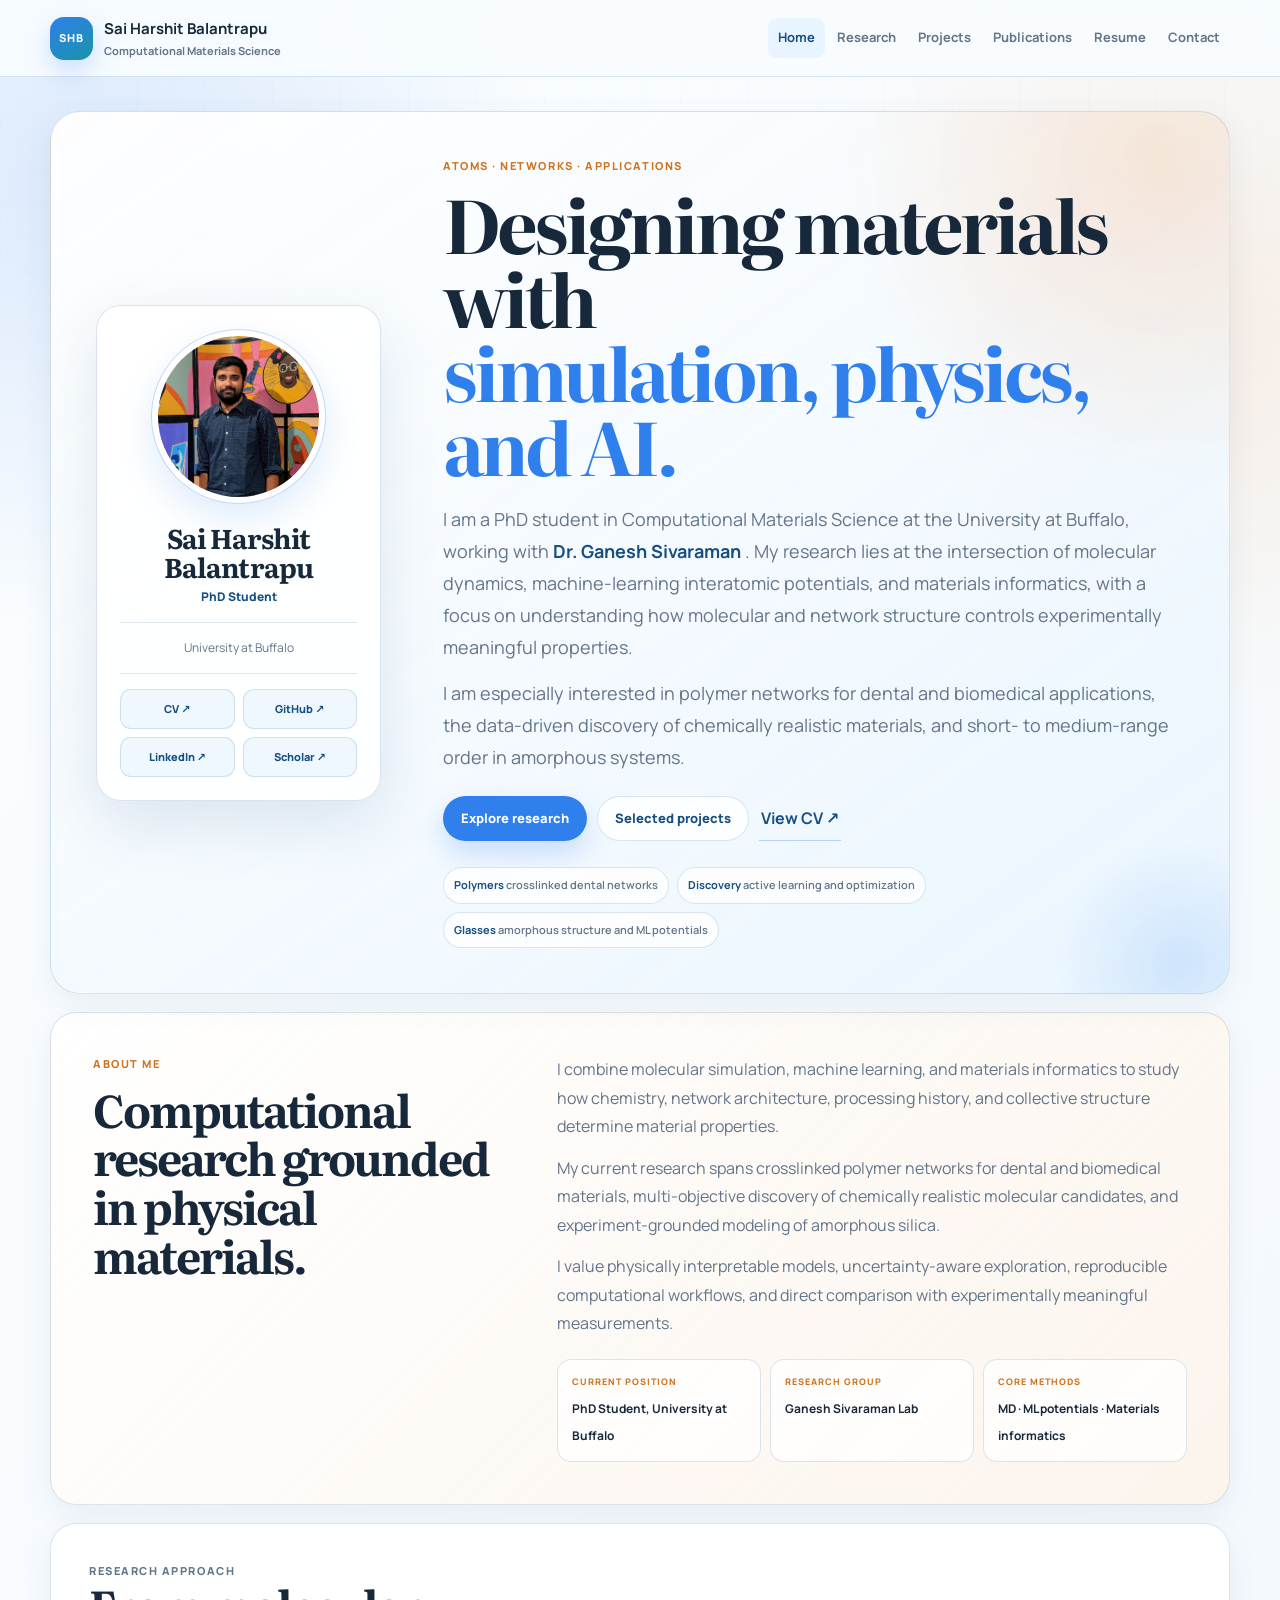
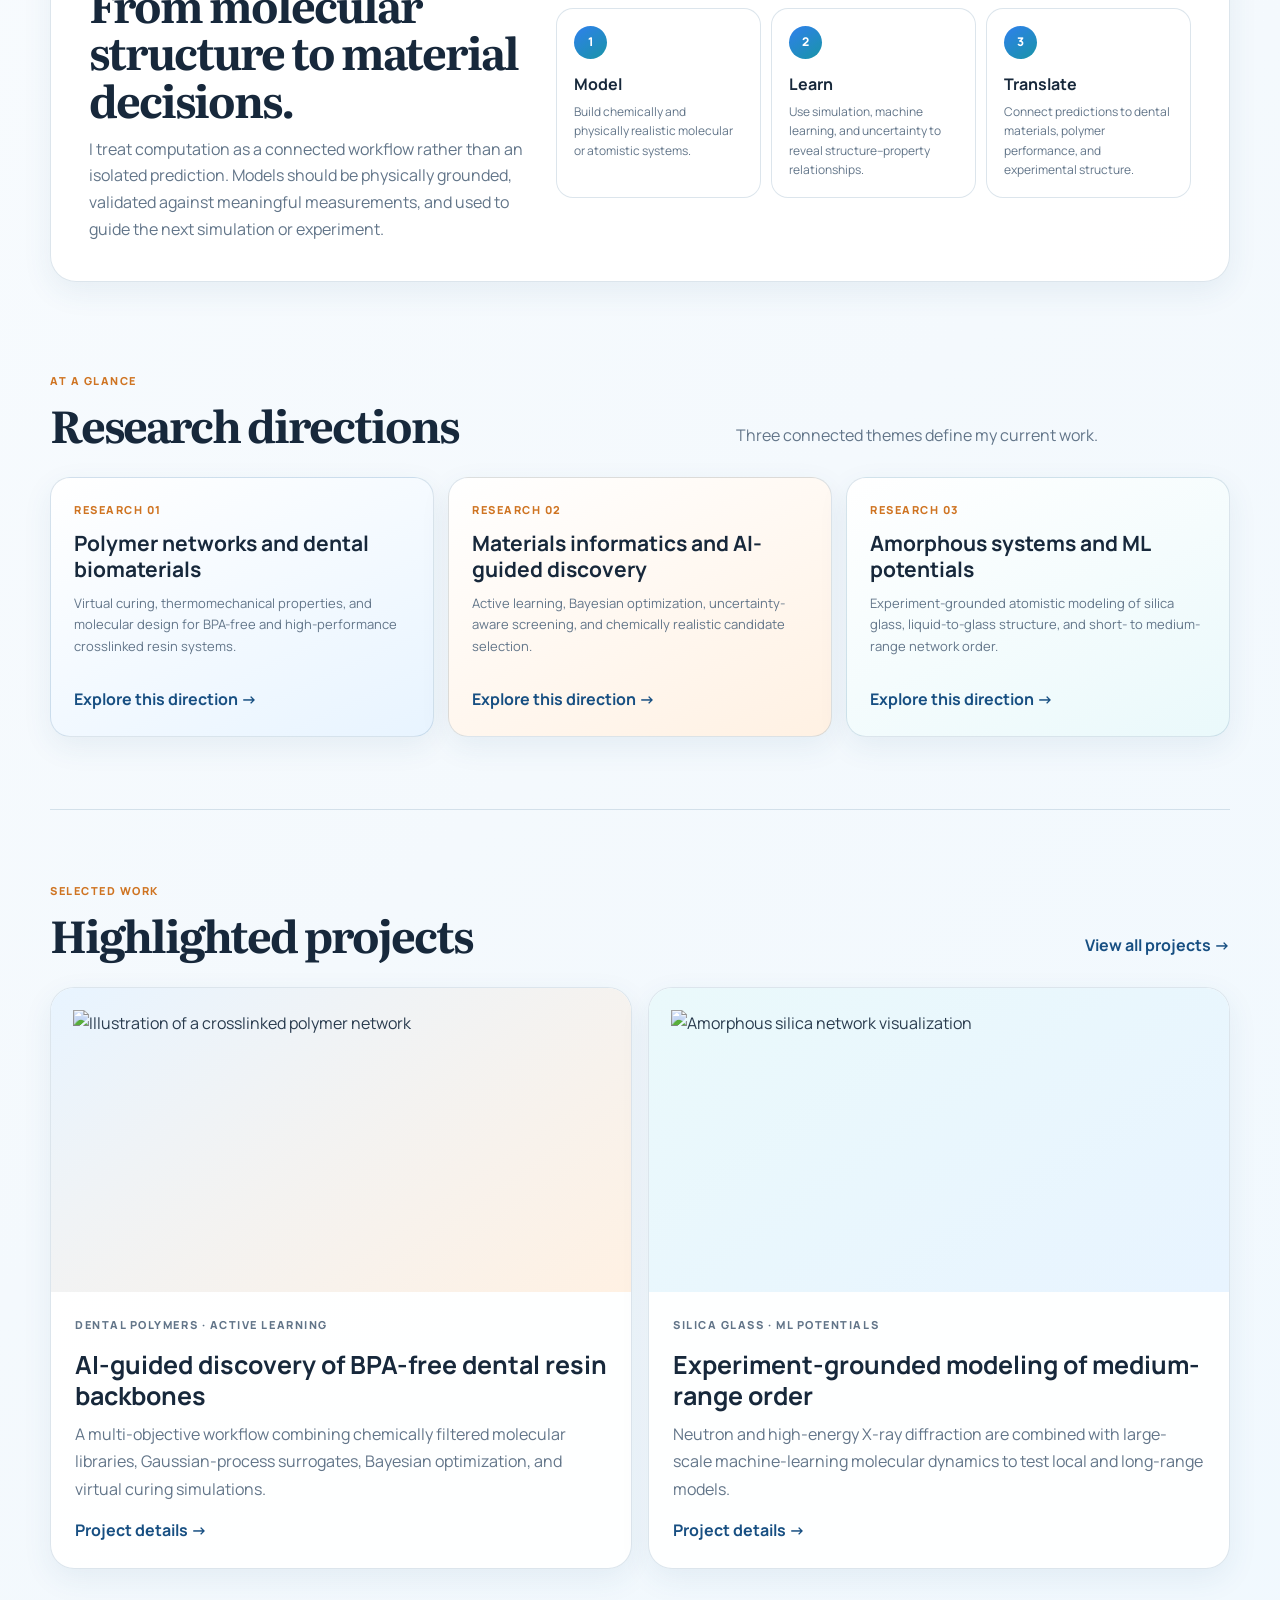
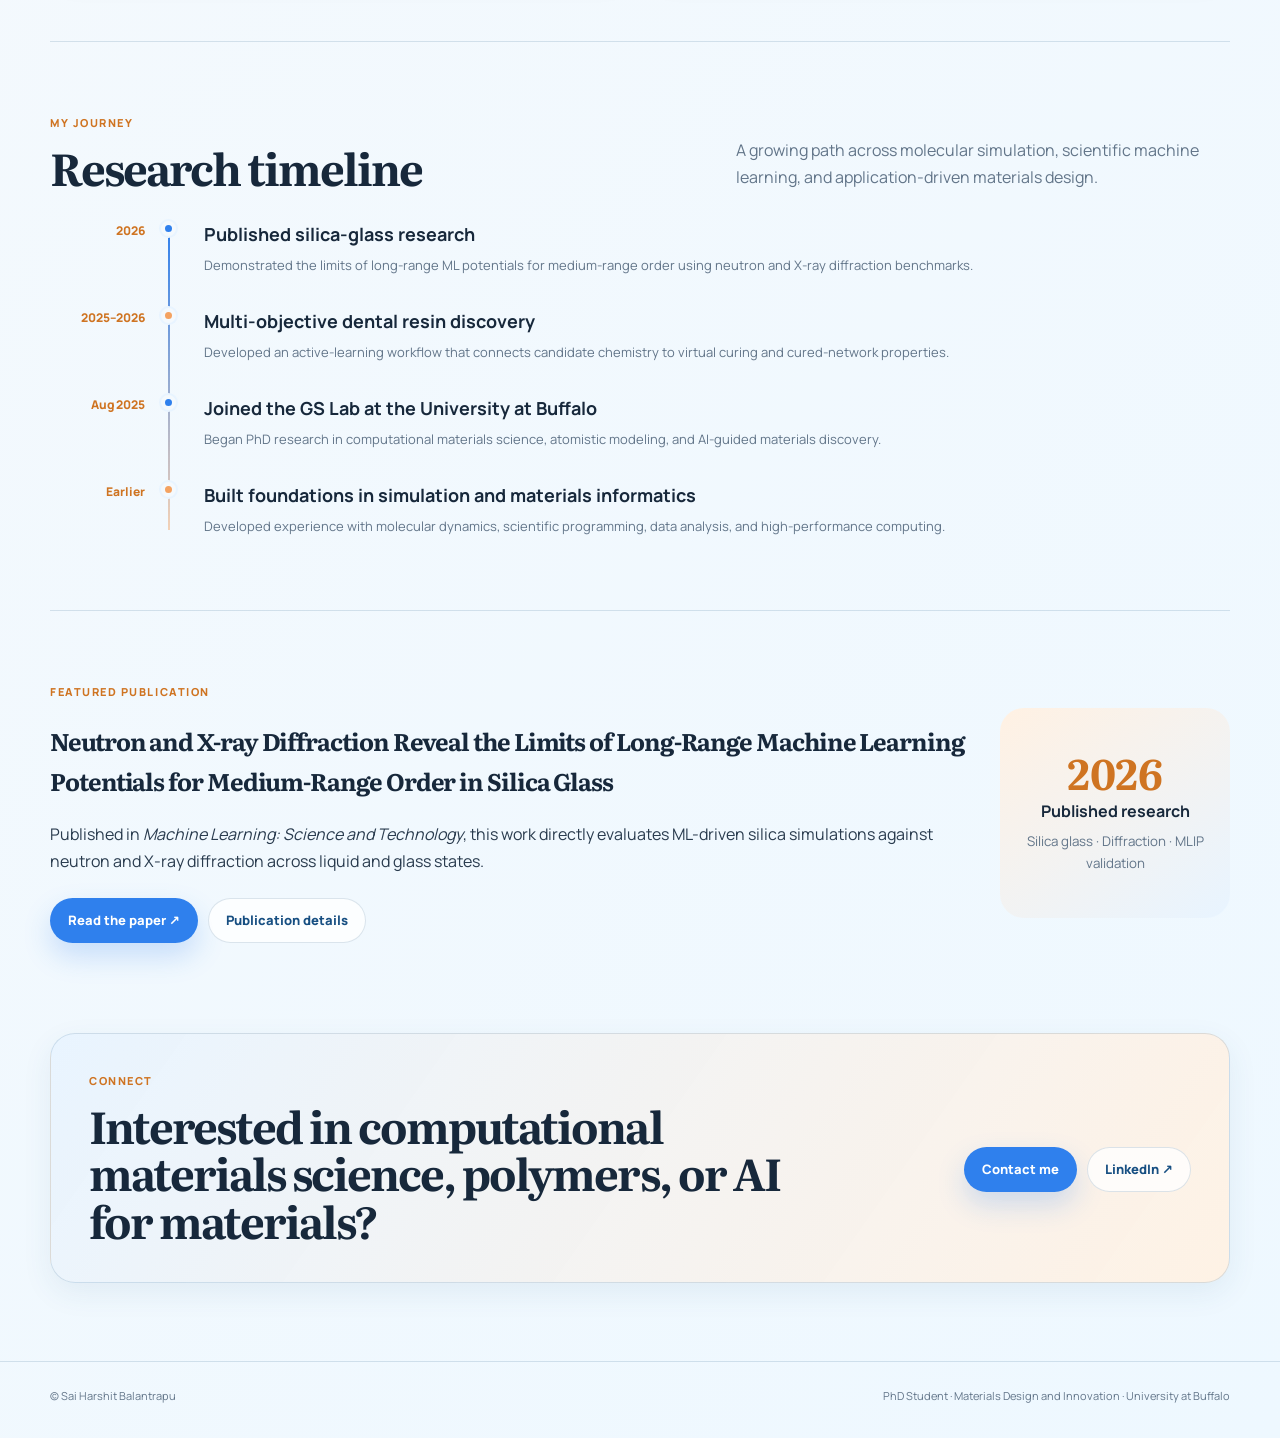
==== index.html @ a5c4f330 "Update affiliation text in index.html" ====
<!DOCTYPE html>

<html lang="en">
<head>
<meta charset="utf-8"/>
<meta content="width=device-width, initial-scale=1" name="viewport"/>
<meta content="Computational materials science portfolio of Sai Harshit Balantrapu." name="description"/>
<title>Sai Harshit Balantrapu | Computational Materials Science</title>
<link href="https://fonts.googleapis.com" rel="preconnect"/>
<link crossorigin="" href="https://fonts.gstatic.com" rel="preconnect"/>
<link href="https://fonts.googleapis.com/css2?family=Literata:opsz,wght@7..72,600;7..72,700&amp;family=Manrope:wght@400;500;600;700;800&amp;display=swap" rel="stylesheet"/>
<link href="assets/styles.css" rel="stylesheet"/>
<script defer="" src="assets/script.js"></script>
</head>
<body>
<a class="skip-link" href="#main-content">Skip to content</a>
<header class="site-header">
<div class="nav-wrap">
<a aria-label="Sai Harshit Balantrapu home" class="site-identity" href="index.html">
<span class="site-mark">SHB</span>
<span class="site-identity-copy">
<strong>Sai Harshit Balantrapu</strong>
<small>Computational Materials Science</small>
</span>
</a>
<button aria-controls="primary-nav" aria-expanded="false" class="menu-toggle" type="button">
<span></span><span></span><span></span>
<span class="sr-only">Open navigation</span>
</button>
<nav aria-label="Primary navigation" class="primary-nav" id="primary-nav">
<ul>
<li><a aria-current="page" class="active" href="index.html">Home</a></li>
<li><a href="research.html">Research</a></li>
<li><a href="projects.html">Projects</a></li>
<li><a href="publications.html">Publications</a></li>
<li><a href="resume.html">Resume</a></li>
<li><a href="contact.html">Contact</a></li>
</ul>
</nav>
</div>
</header>
<main id="main-content">
<section class="home-entry">
<aside aria-label="Profile" class="entry-profile">
<div class="entry-photo-wrap">
<img alt="Sai Harshit Balantrapu" onerror="this.onerror=null;this.src='assets/profile-placeholder.svg';" src="assets/Profile_Photo.jpeg"/>
</div>
<h2>Sai Harshit Balantrapu</h2>
<p class="entry-role">PhD Student</p>
<div class="entry-affiliation">
<span>University at Buffalo</span>
</div>
<div class="entry-links">
<a href="Harshit_s_Resume.pdf" rel="noopener" target="_blank">CV ↗</a>
<a href="https://github.com/hbalantr" rel="noopener" target="_blank">GitHub ↗</a>
<a href="https://www.linkedin.com/in/b-sai-harshit-206/" rel="noopener" target="_blank">LinkedIn ↗</a>
<a href="https://scholar.google.com/citations?hl=en&amp;user=OME-dH8AAAAJ" rel="noopener" target="_blank">
        Scholar ↗
      </a>
</div>
</aside>
<div class="entry-copy">
<p class="eyebrow">Atoms · Networks · Applications</p>
<h1>
      Designing materials with
      <span>simulation, physics, and AI.</span>
</h1>
<p class="hero-lead">
      I am a PhD student in Computational Materials Science at the University at
      Buffalo, working with
      <a href="https://gslab2025.github.io/" rel="noopener" target="_blank">
        Dr. Ganesh Sivaraman
      </a>.
      My research lies at the intersection of molecular dynamics,
      machine-learning interatomic potentials, and materials informatics, with a
      focus on understanding how molecular and network structure controls
      experimentally meaningful properties.
    </p>
<p class="hero-lead">
      I am especially interested in polymer networks for dental and biomedical
      applications, the data-driven discovery of chemically realistic materials,
      and short- to medium-range order in amorphous systems.
    </p>
<div class="hero-actions">
<a class="button primary" href="research.html">Explore research</a>
<a class="button ghost" href="projects.html">Selected projects</a>
<a class="text-action" href="Harshit_s_Resume.pdf" rel="noopener" target="_blank">
        View CV ↗
      </a>
</div>
<div aria-label="Research themes" class="theme-strip">
<span><strong>Polymers</strong> crosslinked dental networks</span>
<span><strong>Discovery</strong> active learning and optimization</span>
<span><strong>Glasses</strong> amorphous structure and ML potentials</span>
</div>
</div>
</section>
<section class="home-about" id="about">
<div class="home-about-heading">
<p class="eyebrow">About me</p>
<h2>Computational research grounded in physical materials.</h2>
</div>
<div class="home-about-copy">
<p>
      I combine molecular simulation, machine learning, and materials
      informatics to study how chemistry, network architecture, processing
      history, and collective structure determine material properties.
    </p>
<p>
      My current research spans crosslinked polymer networks for dental and
      biomedical materials, multi-objective discovery of chemically realistic
      molecular candidates, and experiment-grounded modeling of amorphous silica.
    </p>
<p>
      I value physically interpretable models, uncertainty-aware exploration,
      reproducible computational workflows, and direct comparison with
      experimentally meaningful measurements.
    </p>
<div class="about-highlights">
<article>
<span>Current position</span>
<strong>PhD Student, University at Buffalo</strong>
</article>
<article>
<span>Research group</span>
<strong>Ganesh Sivaraman Lab</strong>
</article>
<article>
<span>Core methods</span>
<strong>MD · ML potentials · Materials informatics</strong>
</article>
</div>
</div>
</section>
<section class="story-panel">
<div class="story-copy">
<p class="eyebrow">Research approach</p>
<h2>From molecular structure to material decisions.</h2>
<p>
      I treat computation as a connected workflow rather than an isolated prediction.
      Models should be physically grounded, validated against meaningful measurements,
      and used to guide the next simulation or experiment.
    </p>
</div>
<div class="flow-row">
<article class="flow-step">
<span>1</span>
<strong>Model</strong>
<p>Build chemically and physically realistic molecular or atomistic systems.</p>
</article>
<article class="flow-step">
<span>2</span>
<strong>Learn</strong>
<p>Use simulation, machine learning, and uncertainty to reveal structure–property relationships.</p>
</article>
<article class="flow-step">
<span>3</span>
<strong>Translate</strong>
<p>Connect predictions to dental materials, polymer performance, and experimental structure.</p>
</article>
</div>
</section>
<section class="section-block">
<div class="section-heading">
<div>
<p class="eyebrow">At a glance</p>
<h2>Research directions</h2>
</div>
<p>Three connected themes define my current work.</p>
</div>
<div class="quick-grid">
<article class="card highlight-card blue-card">
<span class="card-kicker">Research 01</span>
<h3>Polymer networks and dental biomaterials</h3>
<p>
        Virtual curing, thermomechanical properties, and molecular design for
        BPA-free and high-performance crosslinked resin systems.
      </p>
<a href="research.html#polymer-networks">Explore this direction →</a>
</article>
<article class="card highlight-card orange-card">
<span class="card-kicker">Research 02</span>
<h3>Materials informatics and AI-guided discovery</h3>
<p>
        Active learning, Bayesian optimization, uncertainty-aware screening,
        and chemically realistic candidate selection.
      </p>
<a href="research.html#materials-informatics">Explore this direction →</a>
</article>
<article class="card highlight-card cyan-card">
<span class="card-kicker">Research 03</span>
<h3>Amorphous systems and ML potentials</h3>
<p>
        Experiment-grounded atomistic modeling of silica glass, liquid-to-glass
        structure, and short- to medium-range network order.
      </p>
<a href="research.html#amorphous-systems">Explore this direction →</a>
</article>
</div>
</section>
<section class="section-block">
<div class="section-heading">
<div>
<p class="eyebrow">Selected work</p>
<h2>Highlighted projects</h2>
</div>
<a class="section-link" href="projects.html">View all projects →</a>
</div>
<div class="feature-grid">
<article class="feature-card">
<div class="feature-image polymer-image">
<img alt="Illustration of a crosslinked polymer network" src="assets/polymer-network.svg">
</img></div>
<div class="feature-copy">
<p class="card-kicker">Dental polymers · Active learning</p>
<h3>AI-guided discovery of BPA-free dental resin backbones</h3>
<p>
          A multi-objective workflow combining chemically filtered molecular libraries,
          Gaussian-process surrogates, Bayesian optimization, and virtual curing simulations.
        </p>
<a href="projects.html#dental-discovery">Project details →</a>
</div>
</article>
<article class="feature-card">
<div class="feature-image silica-image">
<img alt="Amorphous silica network visualization" onerror="this.onerror=null;this.src='assets/silica-placeholder.svg';" src="assets/silica-network.png"/>
</div>
<div class="feature-copy">
<p class="card-kicker">Silica glass · ML potentials</p>
<h3>Experiment-grounded modeling of medium-range order</h3>
<p>
          Neutron and high-energy X-ray diffraction are combined with large-scale
          machine-learning molecular dynamics to test local and long-range models.
        </p>
<a href="projects.html#silica-glass">Project details →</a>
</div>
</article>
</div>
</section>
<section class="section-block timeline-section">
<div class="section-heading">
<div>
<p class="eyebrow">My journey</p>
<h2>Research timeline</h2>
</div>
<p>A growing path across molecular simulation, scientific machine learning, and application-driven materials design.</p>
</div>
<div class="timeline">
<article class="timeline-item">
<div class="timeline-year">2026</div>
<div class="timeline-marker"></div>
<div class="timeline-content">
<h3>Published silica-glass research</h3>
<p>
          Demonstrated the limits of long-range ML potentials for medium-range
          order using neutron and X-ray diffraction benchmarks.
        </p>
</div>
</article>
<article class="timeline-item">
<div class="timeline-year">2025–2026</div>
<div class="timeline-marker"></div>
<div class="timeline-content">
<h3>Multi-objective dental resin discovery</h3>
<p>
          Developed an active-learning workflow that connects candidate chemistry
          to virtual curing and cured-network properties.
        </p>
</div>
</article>
<article class="timeline-item">
<div class="timeline-year">Aug 2025</div>
<div class="timeline-marker"></div>
<div class="timeline-content">
<h3>Joined the GS Lab at the University at Buffalo</h3>
<p>
          Began PhD research in computational materials science, atomistic modeling,
          and AI-guided materials discovery.
        </p>
</div>
</article>
<article class="timeline-item">
<div class="timeline-year">Earlier</div>
<div class="timeline-marker"></div>
<div class="timeline-content">
<h3>Built foundations in simulation and materials informatics</h3>
<p>
          Developed experience with molecular dynamics, scientific programming,
          data analysis, and high-performance computing.
        </p>
</div>
</article>
</div>
</section>
<section class="section-block publication-spotlight">
<div>
<p class="eyebrow">Featured publication</p>
<h2>Neutron and X-ray Diffraction Reveal the Limits of Long-Range Machine Learning Potentials for Medium-Range Order in Silica Glass</h2>
<p>
      Published in <em>Machine Learning: Science and Technology</em>, this work
      directly evaluates ML-driven silica simulations against neutron and X-ray
      diffraction across liquid and glass states.
    </p>
<div class="hero-actions">
<a class="button primary" href="https://doi.org/10.1088/2515-7639/ae8643" rel="noopener" target="_blank">Read the paper ↗</a>
<a class="button ghost" href="publications.html">Publication details</a>
</div>
</div>
<div class="publication-badge">
<span>2026</span>
<strong>Published research</strong>
<small>Silica glass · Diffraction · MLIP validation</small>
</div>
</section>
<section class="contact-band">
<div>
<p class="eyebrow">Connect</p>
<h2>Interested in computational materials science, polymers, or AI for materials?</h2>
</div>
<div class="hero-actions">
<a class="button primary" href="contact.html">Contact me</a>
<a class="button ghost" href="https://www.linkedin.com/in/b-sai-harshit-206/" rel="noopener" target="_blank">LinkedIn ↗</a>
</div>
</section></main>
<footer class="site-footer">
<div class="footer-wrap">
<p>© <span data-current-year=""></span> Sai Harshit Balantrapu</p>
<p>PhD Student · Materials Design and Innovation · University at Buffalo</p>
</div>
</footer>
</body>
</html>
---- assets/styles.css ----
:root {
  --bg: #f4f9fd;
  --surface: rgba(255, 255, 255, 0.92);
  --surface-solid: #ffffff;
  --surface-blue: #e8f4ff;
  --surface-cyan: #eaf9fb;
  --surface-orange: #fff1e3;
  --ink: #17283b;
  --text: #293b4e;
  --muted: #627589;
  --primary: #2f80ed;
  --primary-dark: #174f82;
  --cyan: #1994a7;
  --accent: #f4a261;
  --accent-dark: #cf7422;
  --border: rgba(50, 101, 145, 0.17);
  --border-strong: rgba(47, 128, 237, 0.3);
  --shadow: 0 22px 60px rgba(37, 88, 128, 0.13);
  --shadow-soft: 0 10px 30px rgba(37, 88, 128, 0.08);
  --max: 1180px;
}

* { box-sizing: border-box; }

html {
  scroll-behavior: smooth;
  scroll-padding-top: 90px;
}

body {
  margin: 0;
  color: var(--text);
  background:
    radial-gradient(circle at 8% 4%, rgba(47, 128, 237, 0.16), transparent 28rem),
    radial-gradient(circle at 92% 7%, rgba(244, 162, 97, 0.17), transparent 25rem),
    linear-gradient(135deg, #fbfdff 0%, var(--bg) 49%, #eef8ff 100%);
  font-family: "Manrope", system-ui, sans-serif;
  line-height: 1.68;
  -webkit-font-smoothing: antialiased;
}

body::before {
  content: "";
  position: fixed;
  inset: 0;
  z-index: -1;
  pointer-events: none;
  opacity: 0.25;
  background-image:
    linear-gradient(rgba(47, 128, 237, 0.075) 1px, transparent 1px),
    linear-gradient(90deg, rgba(47, 128, 237, 0.075) 1px, transparent 1px);
  background-size: 34px 34px;
  mask-image: linear-gradient(to bottom, black, transparent 80%);
}

img { max-width: 100%; display: block; }
a { color: var(--primary-dark); text-decoration: none; font-weight: 700; }
a:hover { color: var(--primary); text-decoration: underline; text-underline-offset: 0.18em; }
button, a { -webkit-tap-highlight-color: transparent; }

.sr-only {
  position: absolute;
  width: 1px;
  height: 1px;
  padding: 0;
  overflow: hidden;
  clip: rect(0, 0, 0, 0);
  white-space: nowrap;
  border: 0;
}

.skip-link {
  position: fixed;
  top: 12px;
  left: -9999px;
  z-index: 1000;
  padding: 10px 14px;
  border-radius: 10px;
  color: white;
  background: var(--primary);
}

.skip-link:focus { left: 12px; }

.site-header {
  position: sticky;
  top: 0;
  z-index: 100;
  border-bottom: 1px solid var(--border);
  background: rgba(248, 252, 255, 0.9);
  backdrop-filter: blur(18px);
}

.nav-wrap {
  width: min(var(--max), calc(100% - 34px));
  min-height: 76px;
  margin: 0 auto;
  display: flex;
  align-items: center;
  justify-content: space-between;
  gap: 22px;
}

.site-identity {
  display: inline-flex;
  align-items: center;
  gap: 11px;
  color: var(--ink);
  text-decoration: none;
}

.site-identity:hover { text-decoration: none; }

.site-mark {
  width: 43px;
  height: 43px;
  display: grid;
  place-items: center;
  border-radius: 14px;
  color: white;
  background: linear-gradient(145deg, var(--primary), var(--cyan));
  box-shadow: 0 11px 25px rgba(47, 128, 237, 0.22);
  font-size: 11px;
  font-weight: 800;
  letter-spacing: 0.08em;
}

.site-identity-copy {
  display: grid;
  gap: 1px;
}

.site-identity-copy strong {
  color: var(--ink);
  font-size: 15px;
}

.site-identity-copy small {
  color: var(--muted);
  font-size: 11px;
}

.primary-nav ul {
  margin: 0;
  padding: 0;
  display: flex;
  align-items: center;
  gap: 2px;
  list-style: none;
}

.primary-nav a {
  display: inline-block;
  padding: 9px 10px;
  border-radius: 10px;
  color: var(--muted);
  font-size: 13px;
  font-weight: 700;
}

.primary-nav a:hover,
.primary-nav a.active {
  color: var(--primary-dark);
  background: var(--surface-blue);
  text-decoration: none;
}

.menu-toggle {
  display: none;
  width: 44px;
  height: 42px;
  padding: 9px 10px;
  border: 1px solid var(--border);
  border-radius: 12px;
  background: var(--surface-solid);
  cursor: pointer;
}

.menu-toggle > span:not(.sr-only) {
  width: 100%;
  height: 2px;
  display: block;
  margin: 4px 0;
  border-radius: 999px;
  background: var(--ink);
}

main {
  width: min(var(--max), calc(100% - 34px));
  margin: 0 auto;
  padding: 34px 0 60px;
}

.hero,
.story-panel,
.page-hero,
.section-block,
.contact-band,
.profile-layout,
.project-detail,
.resume-section,
.contact-layout {
  position: relative;
}

.hero,
.story-panel,
.page-hero,
.contact-band,
.profile-layout,
.project-detail,
.resume-section,
.contact-layout,
.card,
.feature-card,
.publication-item,
.publication-card,
.info-card {
  border: 1px solid var(--border);
  background: var(--surface);
  box-shadow: var(--shadow-soft);
}

.hero {
  min-height: 600px;
  margin-bottom: 18px;
  padding: clamp(28px, 4vw, 50px);
  display: grid;
  grid-template-columns: minmax(0, 1.28fr) minmax(330px, 0.72fr);
  gap: clamp(28px, 4vw, 50px);
  align-items: center;
  overflow: hidden;
  border-radius: 30px;
}

.hero::after,
.page-hero::after {
  content: "";
  position: absolute;
  width: 260px;
  height: 260px;
  right: -90px;
  top: -100px;
  z-index: 0;
  border-radius: 50%;
  background: radial-gradient(circle, rgba(244, 162, 97, 0.3), transparent 70%);
  pointer-events: none;
}

.hero-copy,
.hero-visual,
.page-hero > * {
  position: relative;
  z-index: 1;
}

.eyebrow,
.card-kicker {
  margin: 0 0 11px;
  color: var(--accent-dark);
  text-transform: uppercase;
  letter-spacing: 0.14em;
  font-size: 11px;
  font-weight: 800;
}

h1,
h2,
.page-title {
  color: var(--ink);
  font-family: "Literata", Georgia, serif;
  letter-spacing: -0.045em;
}

.hero h1 {
  max-width: 780px;
  margin: 0 0 21px;
  font-size: clamp(43px, 6vw, 72px);
  line-height: 1.02;
}

.hero h1 span { color: var(--primary); }

.hero-lead,
.subtitle,
.story-copy p,
.section-heading > p,
.feature-copy p,
.project-detail-copy p,
.bio-panel p,
.contact-intro p {
  color: var(--muted);
}

.hero-lead {
  max-width: 820px;
  margin: 0 0 13px;
  font-size: clamp(16px, 1.65vw, 18px);
  line-height: 1.78;
}

.hero-actions {
  margin-top: 23px;
  display: flex;
  flex-wrap: wrap;
  align-items: center;
  gap: 10px;
}

.button {
  min-height: 45px;
  display: inline-flex;
  align-items: center;
  justify-content: center;
  padding: 0 17px;
  border: 1px solid transparent;
  border-radius: 999px;
  font-size: 13px;
  font-weight: 800;
  transition: transform 160ms ease, box-shadow 160ms ease;
}

.button:hover {
  transform: translateY(-2px);
  text-decoration: none;
}

.button.primary {
  color: white;
  background: var(--primary);
  box-shadow: 0 13px 28px rgba(47, 128, 237, 0.22);
}

.button.primary:hover {
  color: white;
  background: var(--primary-dark);
}

.button.ghost {
  color: var(--primary-dark);
  border-color: var(--border);
  background: rgba(255, 255, 255, 0.78);
}

.text-action {
  padding: 9px 2px;
  border-bottom: 1px solid var(--border-strong);
}

.theme-strip,
.method-list,
.skill-cloud {
  display: flex;
  flex-wrap: wrap;
  gap: 8px;
}

.theme-strip { margin-top: 26px; }

.theme-strip span,
.method-list span,
.skill-cloud span {
  padding: 8px 10px;
  border: 1px solid var(--border);
  border-radius: 999px;
  color: var(--muted);
  background: rgba(255, 255, 255, 0.75);
  font-size: 11px;
  font-weight: 600;
}

.theme-strip strong { color: var(--primary-dark); }

.hero-visual {
  margin: 0;
  overflow: hidden;
  border: 1px solid rgba(255, 255, 255, 0.7);
  border-radius: 25px;
  background: linear-gradient(145deg, var(--surface-blue), var(--surface-cyan));
  box-shadow: var(--shadow);
}

.hero-visual img {
  width: 100%;
  min-height: 360px;
  max-height: 465px;
  object-fit: contain;
}

.hero-visual figcaption,
.research-figure figcaption {
  padding: 11px 14px 13px;
  color: var(--muted);
  background: rgba(255, 255, 255, 0.86);
  font-size: 12px;
}

.story-panel {
  margin-bottom: 18px;
  padding: clamp(24px, 3.5vw, 38px);
  display: grid;
  grid-template-columns: minmax(0, 0.82fr) minmax(450px, 1.18fr);
  gap: 26px;
  align-items: center;
  border-radius: 26px;
}

.story-copy h2,
.section-heading h2,
.contact-band h2,
.project-detail-copy h2,
.bio-panel h2,
.resume-section h2,
.contact-intro h2 {
  margin: 0 0 12px;
  font-size: clamp(29px, 4vw, 44px);
  line-height: 1.08;
}

.story-copy p { margin: 0; }

.flow-row {
  display: grid;
  grid-template-columns: repeat(3, 1fr);
  gap: 10px;
}

.flow-step {
  padding: 17px;
  border: 1px solid var(--border);
  border-radius: 17px;
  background: rgba(255, 255, 255, 0.8);
}

.flow-step span {
  width: 33px;
  height: 33px;
  display: grid;
  place-items: center;
  border-radius: 50%;
  color: white;
  background: linear-gradient(145deg, var(--primary), var(--cyan));
  font-size: 12px;
  font-weight: 800;
}

.flow-step strong {
  display: block;
  margin: 12px 0 4px;
  color: var(--ink);
}

.flow-step p {
  margin: 0;
  color: var(--muted);
  font-size: 12px;
  line-height: 1.62;
}

.section-block {
  padding: 72px 0;
}

.section-block + .section-block {
  border-top: 1px solid var(--border);
}

.section-heading {
  margin-bottom: 28px;
  display: grid;
  grid-template-columns: minmax(0, 1fr) minmax(250px, 0.75fr);
  gap: 28px;
  align-items: end;
}

.section-heading h2 { margin-bottom: 0; }

.section-heading > p {
  margin: 0;
  line-height: 1.7;
}

.section-link {
  justify-self: end;
  align-self: end;
}

.quick-grid,
.info-grid,
.publication-grid {
  display: grid;
  grid-template-columns: repeat(3, 1fr);
  gap: 14px;
}

.card,
.info-card,
.publication-card {
  padding: 23px;
  border-radius: 20px;
  transition: transform 180ms ease, box-shadow 180ms ease;
}

.card:hover,
.info-card:hover,
.publication-card:hover,
.feature-card:hover {
  transform: translateY(-4px);
  box-shadow: var(--shadow);
}

.highlight-card {
  min-height: 260px;
  display: flex;
  flex-direction: column;
}

.blue-card { background: linear-gradient(155deg, white, var(--surface-blue)); }
.orange-card { background: linear-gradient(155deg, white, var(--surface-orange)); }
.cyan-card { background: linear-gradient(155deg, white, var(--surface-cyan)); }

.card h3,
.feature-copy h3,
.publication-card h3,
.info-card h3 {
  margin: 0 0 10px;
  color: var(--ink);
  font-size: 21px;
  line-height: 1.24;
}

.card p,
.info-card p,
.publication-card p {
  margin: 0 0 14px;
  color: var(--muted);
  font-size: 13px;
}

.card > a { margin-top: auto; }

.feature-grid {
  display: grid;
  grid-template-columns: repeat(2, 1fr);
  gap: 16px;
}

.feature-card {
  overflow: hidden;
  border-radius: 24px;
  transition: transform 180ms ease, box-shadow 180ms ease;
}

.feature-image {
  min-height: 275px;
  display: grid;
  place-items: center;
  padding: 22px;
}

.polymer-image { background: linear-gradient(145deg, var(--surface-blue), var(--surface-orange)); }
.silica-image { background: linear-gradient(145deg, var(--surface-cyan), var(--surface-blue)); }

.feature-image img {
  width: 100%;
  height: 260px;
  object-fit: contain;
}

.feature-copy { padding: 24px; }

.feature-copy h3 {
  font-size: 25px;
}

.feature-copy p {
  margin: 0 0 14px;
  line-height: 1.72;
}

.timeline-section { overflow: hidden; }

.timeline {
  position: relative;
  display: grid;
}

.timeline::before {
  content: "";
  position: absolute;
  top: 8px;
  bottom: 8px;
  left: 118px;
  width: 2px;
  background: linear-gradient(var(--primary), rgba(244, 162, 97, 0.45));
}

.timeline-item {
  position: relative;
  display: grid;
  grid-template-columns: 95px 22px minmax(0, 1fr);
  gap: 12px;
  padding-bottom: 30px;
}

.timeline-item:last-child { padding-bottom: 0; }

.timeline-year {
  padding-top: 2px;
  color: var(--accent-dark);
  text-align: right;
  font-size: 12px;
  font-weight: 800;
}

.timeline-marker {
  position: relative;
  z-index: 1;
  width: 15px;
  height: 15px;
  margin: 2px auto 0;
  border: 4px solid var(--bg);
  border-radius: 50%;
  background: var(--primary);
  box-shadow: 0 0 0 2px var(--surface-blue);
}

.timeline-item:nth-child(even) .timeline-marker {
  background: var(--accent);
}

.timeline-content {
  padding-left: 13px;
}

.timeline-content h3 {
  margin: 0 0 5px;
  color: var(--ink);
  font-size: 18px;
}

.timeline-content p {
  margin: 0;
  color: var(--muted);
  font-size: 13px;
}

.publication-spotlight {
  display: grid;
  grid-template-columns: minmax(0, 1fr) 230px;
  gap: 30px;
  align-items: center;
}

.publication-badge {
  min-height: 210px;
  display: grid;
  align-content: center;
  gap: 5px;
  padding: 24px;
  border-radius: 24px;
  color: var(--ink);
  background: linear-gradient(145deg, var(--surface-orange), var(--surface-blue));
  text-align: center;
}

.publication-badge span {
  color: var(--accent-dark);
  font: 700 42px/1 "Literata", Georgia, serif;
}

.publication-badge strong { font-size: 16px; }
.publication-badge small { color: var(--muted); }

.contact-band {
  margin: 18px 0;
  padding: clamp(26px, 4vw, 38px);
  display: flex;
  align-items: center;
  justify-content: space-between;
  gap: 30px;
  border-radius: 25px;
  background:
    linear-gradient(125deg, rgba(232, 244, 255, 0.96), rgba(255, 241, 227, 0.94));
}

.contact-band h2 {
  max-width: 720px;
  margin-bottom: 0;
}

.page-hero {
  margin-bottom: 18px;
  padding: clamp(32px, 5vw, 58px);
  overflow: hidden;
  border-radius: 29px;
}

.page-title {
  max-width: 920px;
  margin: 0 0 15px;
  font-size: clamp(39px, 6vw, 66px);
  line-height: 1.03;
}

.subtitle {
  max-width: 830px;
  margin: 0;
  font-size: 17px;
  line-height: 1.75;
}

.profile-layout {
  padding: 28px;
  display: grid;
  grid-template-columns: 270px minmax(0, 1fr);
  gap: 35px;
  align-items: start;
  border-radius: 25px;
}

.profile-photo-card {
  text-align: center;
}

.profile-photo-card img {
  width: 190px;
  height: 190px;
  margin: 0 auto 18px;
  border: 6px solid white;
  border-radius: 50%;
  object-fit: cover;
  box-shadow: var(--shadow);
}

.profile-photo-card h2 {
  margin: 0 0 5px;
  color: var(--ink);
  font: 700 28px/1.08 "Literata", Georgia, serif;
}

.profile-photo-card p {
  margin: 0 0 10px;
  color: var(--muted);
  font-size: 13px;
}

.bio-panel p { line-height: 1.78; }

.info-card span,
.project-facts span,
.contact-links small {
  display: block;
  margin-bottom: 5px;
  color: var(--accent-dark);
  font-size: 10px;
  font-weight: 800;
  letter-spacing: 0.12em;
  text-transform: uppercase;
}

.skill-cloud {
  padding: 25px;
  border: 1px solid var(--border);
  border-radius: 20px;
  background: var(--surface);
  box-shadow: var(--shadow-soft);
}

.skill-cloud.compact { padding: 0; border: 0; box-shadow: none; background: none; }

.research-detail {
  display: grid;
  grid-template-columns: minmax(0, 1fr) 390px;
  gap: 42px;
  align-items: center;
}

.research-detail.reverse > div { order: 2; }
.research-detail.reverse > figure { order: 1; }

.research-detail h2 {
  margin: 0 0 14px;
  font-size: clamp(31px, 4.2vw, 49px);
}

.research-detail p {
  color: var(--muted);
  line-height: 1.78;
}

.research-figure {
  margin: 0;
  overflow: hidden;
  border: 1px solid var(--border);
  border-radius: 23px;
  background: linear-gradient(145deg, var(--surface-blue), var(--surface-cyan));
  box-shadow: var(--shadow);
}

.research-figure img {
  width: 100%;
  height: 340px;
  object-fit: contain;
}

.project-detail {
  margin-bottom: 18px;
  display: grid;
  grid-template-columns: 380px minmax(0, 1fr);
  gap: 30px;
  overflow: hidden;
  border-radius: 25px;
}

.project-detail.reverse .project-detail-image { order: 2; }
.project-detail.reverse .project-detail-copy { order: 1; }

.project-detail-image {
  min-height: 400px;
  display: grid;
  place-items: center;
  padding: 24px;
  background: linear-gradient(145deg, var(--surface-blue), var(--surface-orange));
}

.project-detail:nth-of-type(3) .project-detail-image {
  background: linear-gradient(145deg, var(--surface-cyan), var(--surface-blue));
}

.project-detail-image img {
  width: 100%;
  height: 350px;
  object-fit: contain;
}

.project-detail-copy { padding: 31px 31px 31px 0; }
.project-detail.reverse .project-detail-copy { padding: 31px 0 31px 31px; }

.project-detail-copy p { line-height: 1.74; }

.project-facts {
  margin: 20px 0;
  display: grid;
  gap: 8px;
}

.project-facts > div {
  padding: 12px 14px;
  border: 1px solid var(--border);
  border-radius: 13px;
  background: rgba(255, 255, 255, 0.77);
}

.project-facts strong {
  color: var(--ink);
  font-size: 13px;
}

.impact-box {
  padding: 15px 17px;
  border-left: 4px solid var(--accent);
  border-radius: 0 13px 13px 0;
  background: var(--surface-orange);
}

.publication-item {
  padding: 28px;
  display: grid;
  grid-template-columns: 90px minmax(0, 1fr);
  gap: 25px;
  border-radius: 23px;
}

.publication-year {
  color: var(--accent-dark);
  font: 700 27px/1 "Literata", Georgia, serif;
}

.publication-copy h3 {
  margin: 0 0 11px;
  color: var(--ink);
  font-size: 24px;
  line-height: 1.25;
}

.publication-copy p {
  color: var(--muted);
  font-size: 13px;
}

.publication-actions {
  display: flex;
  flex-wrap: wrap;
  gap: 8px;
}

.publication-actions a {
  padding: 8px 10px;
  border: 1px solid var(--border);
  border-radius: 9px;
  background: var(--surface-blue);
  font-size: 12px;
}

.publication-card span {
  color: var(--accent-dark);
  font-weight: 800;
}

.resume-grid {
  display: grid;
  grid-template-columns: repeat(2, 1fr);
  gap: 15px;
}

.resume-section {
  padding: 27px;
  border-radius: 23px;
}

.resume-section h3 {
  margin: 0 0 10px;
  color: var(--ink);
}

.resume-section p,
.clean-list {
  color: var(--muted);
  font-size: 13px;
}

.clean-list {
  margin: 0;
  padding-left: 18px;
}

.clean-list li + li { margin-top: 8px; }

.contact-layout {
  padding: 31px;
  display: grid;
  grid-template-columns: minmax(0, 0.8fr) minmax(390px, 1.2fr);
  gap: 35px;
  border-radius: 25px;
}

.contact-links {
  display: grid;
  gap: 9px;
}

.contact-links a {
  min-height: 67px;
  display: flex;
  align-items: center;
  justify-content: space-between;
  gap: 20px;
  padding: 12px 17px;
  border: 1px solid var(--border);
  border-radius: 15px;
  color: var(--ink);
  background: rgba(255, 255, 255, 0.78);
}

.contact-links a:hover {
  transform: translateX(3px);
  border-color: var(--border-strong);
  text-decoration: none;
}

.contact-links strong { color: var(--primary); }

.site-footer {
  border-top: 1px solid var(--border);
  color: var(--muted);
}

.footer-wrap {
  width: min(var(--max), calc(100% - 34px));
  margin: 0 auto;
  padding: 25px 0 32px;
  display: flex;
  align-items: center;
  justify-content: space-between;
  gap: 18px;
}

.footer-wrap p {
  margin: 0;
  font-size: 11px;
}

@media (prefers-reduced-motion: no-preference) {
  .hero,
  .page-hero,
  .story-panel,
  .section-block,
  .project-detail,
  .profile-layout,
  .resume-section,
  .contact-layout {
    animation: riseIn 0.42s ease both;
  }

  @keyframes riseIn {
    from { opacity: 0; transform: translateY(10px); }
    to { opacity: 1; transform: translateY(0); }
  }
}

@media (max-width: 980px) {
  .hero,
  .story-panel,
  .profile-layout,
  .research-detail,
  .project-detail,
  .contact-layout {
    grid-template-columns: 1fr;
  }

  .hero-visual img { min-height: 290px; }

  .research-detail.reverse > div,
  .research-detail.reverse > figure,
  .project-detail.reverse .project-detail-image,
  .project-detail.reverse .project-detail-copy {
    order: initial;
  }

  .project-detail-copy,
  .project-detail.reverse .project-detail-copy {
    padding: 0 27px 28px;
  }

  .project-detail-image { min-height: 280px; }
  .project-detail-image img { height: 290px; }

  .quick-grid,
  .info-grid,
  .publication-grid {
    grid-template-columns: 1fr;
  }

  .feature-grid,
  .resume-grid {
    grid-template-columns: 1fr;
  }

  .publication-spotlight {
    grid-template-columns: 1fr;
  }

  .publication-badge { min-height: 160px; }
}

@media (max-width: 760px) {
  .nav-wrap {
    position: relative;
  }

  .site-identity-copy small { display: none; }

  .menu-toggle { display: block; }

  .primary-nav {
    position: absolute;
    top: calc(100% + 1px);
    right: 0;
    left: 0;
    display: none;
    padding: 9px;
    border: 1px solid var(--border);
    border-radius: 0 0 16px 16px;
    background: rgba(248, 252, 255, 0.98);
    box-shadow: var(--shadow-soft);
  }

  .primary-nav.open { display: block; }

  .primary-nav ul {
    align-items: stretch;
    flex-direction: column;
  }

  .primary-nav a {
    width: 100%;
    padding: 11px 12px;
  }

  main { padding-top: 20px; }

  .hero {
    min-height: auto;
    padding: 28px 22px;
  }

  .hero h1 { font-size: clamp(40px, 12vw, 58px); }

  .story-panel { grid-template-columns: 1fr; }
  .flow-row { grid-template-columns: 1fr; }

  .section-heading {
    grid-template-columns: 1fr;
    gap: 8px;
  }

  .section-link { justify-self: start; }

  .contact-band {
    align-items: flex-start;
    flex-direction: column;
  }

  .timeline::before { left: 7px; }

  .timeline-item {
    grid-template-columns: 18px minmax(0, 1fr);
    gap: 12px;
  }

  .timeline-year {
    grid-column: 2;
    grid-row: 1;
    text-align: left;
  }

  .timeline-marker {
    grid-column: 1;
    grid-row: 1 / span 2;
  }

  .timeline-content {
    grid-column: 2;
    grid-row: 2;
    padding-left: 0;
  }

  .publication-item {
    grid-template-columns: 1fr;
    gap: 10px;
  }

  .footer-wrap {
    align-items: flex-start;
    flex-direction: column;
    gap: 5px;
  }
}

@media (max-width: 520px) {
  main,
  .nav-wrap,
  .footer-wrap {
    width: min(var(--max), calc(100% - 22px));
  }

  .hero-actions {
    align-items: stretch;
    flex-direction: column;
  }

  .button { width: 100%; }

  .page-hero { padding: 28px 22px; }

  .profile-photo-card img {
    width: 160px;
    height: 160px;
  }

  .research-figure img { height: 280px; }
}


/* ================================================================
   Homepage entry profile + embedded About section
   ================================================================ */

.home-entry {
  min-height: 650px;
  margin-bottom: 18px;
  padding: clamp(25px, 4vw, 45px);
  display: grid;
  grid-template-columns: 285px minmax(0, 1fr);
  gap: clamp(32px, 5vw, 62px);
  align-items: center;
  overflow: hidden;
  position: relative;
  border: 1px solid var(--border);
  border-radius: 30px;
  background:
    radial-gradient(circle at 94% 5%, rgba(244, 162, 97, 0.24), transparent 20rem),
    linear-gradient(145deg, rgba(255, 255, 255, 0.95), rgba(232, 244, 255, 0.88));
  box-shadow: var(--shadow-soft);
}

.home-entry::after {
  content: "";
  position: absolute;
  right: -75px;
  bottom: -95px;
  width: 250px;
  height: 250px;
  border-radius: 50%;
  background: radial-gradient(circle, rgba(47, 128, 237, 0.15), transparent 70%);
  pointer-events: none;
}

.entry-profile,
.entry-copy {
  position: relative;
  z-index: 1;
}

.entry-profile {
  padding: 23px;
  border: 1px solid rgba(50, 101, 145, 0.18);
  border-radius: 25px;
  background: rgba(255, 255, 255, 0.84);
  box-shadow: var(--shadow);
  text-align: center;
}

.entry-photo-wrap {
  width: 175px;
  height: 175px;
  margin: 0 auto 19px;
  padding: 6px;
  border: 1px solid var(--border-strong);
  border-radius: 50%;
  background: white;
  box-shadow: 0 14px 34px rgba(47, 128, 237, 0.15);
}

.entry-photo-wrap img {
  width: 100%;
  height: 100%;
  border-radius: 50%;
  object-fit: cover;
}

.entry-profile h2 {
  margin: 0 0 7px;
  color: var(--ink);
  font: 700 27px/1.08 "Literata", Georgia, serif;
  letter-spacing: -0.035em;
}

.entry-role {
  margin: 0 auto 16px;
  color: var(--primary-dark);
  font-size: 12px;
  font-weight: 800;
  line-height: 1.48;
}

.entry-affiliation {
  padding: 15px 0;
  display: grid;
  gap: 5px;
  border-top: 1px solid var(--border);
  border-bottom: 1px solid var(--border);
  color: var(--muted);
  font-size: 12px;
}

.entry-affiliation a {
  font-size: 12px;
}

.entry-links {
  margin-top: 15px;
  display: grid;
  grid-template-columns: repeat(2, 1fr);
  gap: 8px;
}

.entry-links a {
  min-height: 40px;
  display: grid;
  place-items: center;
  padding: 0 9px;
  border: 1px solid var(--border);
  border-radius: 11px;
  color: var(--primary-dark);
  background: rgba(232, 244, 255, 0.64);
  font-size: 11px;
  font-weight: 800;
}

.entry-links a:hover {
  border-color: var(--border-strong);
  background: var(--surface-blue);
  text-decoration: none;
  transform: translateY(-1px);
}

.entry-copy h1 {
  max-width: 830px;
  margin: 0 0 22px;
  color: var(--ink);
  font: 700 clamp(44px, 6vw, 73px)/1.01 "Literata", Georgia, serif;
  letter-spacing: -0.055em;
}

.entry-copy h1 span {
  display: block;
  color: var(--primary);
}

.home-about {
  margin-bottom: 18px;
  padding: clamp(27px, 4vw, 42px);
  display: grid;
  grid-template-columns: minmax(0, 0.78fr) minmax(0, 1.22fr);
  gap: clamp(30px, 5vw, 62px);
  align-items: start;
  border: 1px solid var(--border);
  border-radius: 26px;
  background:
    linear-gradient(135deg, rgba(255, 255, 255, 0.93), rgba(255, 241, 227, 0.65));
  box-shadow: var(--shadow-soft);
}

.home-about-heading h2 {
  margin: 0;
  color: var(--ink);
  font: 700 clamp(30px, 4vw, 45px)/1.08 "Literata", Georgia, serif;
  letter-spacing: -0.045em;
}

.home-about-copy > p {
  margin: 0 0 13px;
  color: var(--muted);
  line-height: 1.78;
}

.about-highlights {
  margin-top: 21px;
  display: grid;
  grid-template-columns: repeat(3, 1fr);
  gap: 9px;
}

.about-highlights article {
  padding: 14px;
  border: 1px solid var(--border);
  border-radius: 14px;
  background: rgba(255, 255, 255, 0.78);
}

.about-highlights span {
  display: block;
  margin-bottom: 5px;
  color: var(--accent-dark);
  font-size: 9px;
  font-weight: 800;
  letter-spacing: 0.11em;
  text-transform: uppercase;
}

.about-highlights strong {
  color: var(--ink);
  font-size: 12px;
  line-height: 1.45;
}

@media (max-width: 920px) {
  .home-entry,
  .home-about {
    grid-template-columns: 1fr;
  }

  .entry-profile {
    max-width: 600px;
    display: grid;
    grid-template-columns: 145px minmax(0, 1fr);
    column-gap: 22px;
    align-items: center;
    text-align: left;
  }

  .entry-photo-wrap {
    grid-row: 1 / span 4;
    width: 145px;
    height: 145px;
    margin: 0;
  }

  .entry-profile h2,
  .entry-role {
    text-align: left;
  }

  .entry-affiliation,
  .entry-links {
    grid-column: 1 / -1;
  }
}

@media (max-width: 620px) {
  .home-entry {
    padding: 22px;
  }

  .entry-profile {
    display: block;
    text-align: center;
  }

  .entry-photo-wrap {
    width: 155px;
    height: 155px;
    margin: 0 auto 18px;
  }

  .entry-profile h2,
  .entry-role {
    text-align: center;
  }

  .entry-links,
  .about-highlights {
    grid-template-columns: 1fr;
  }

  .entry-copy h1 {
    font-size: clamp(40px, 13vw, 59px);
  }
}
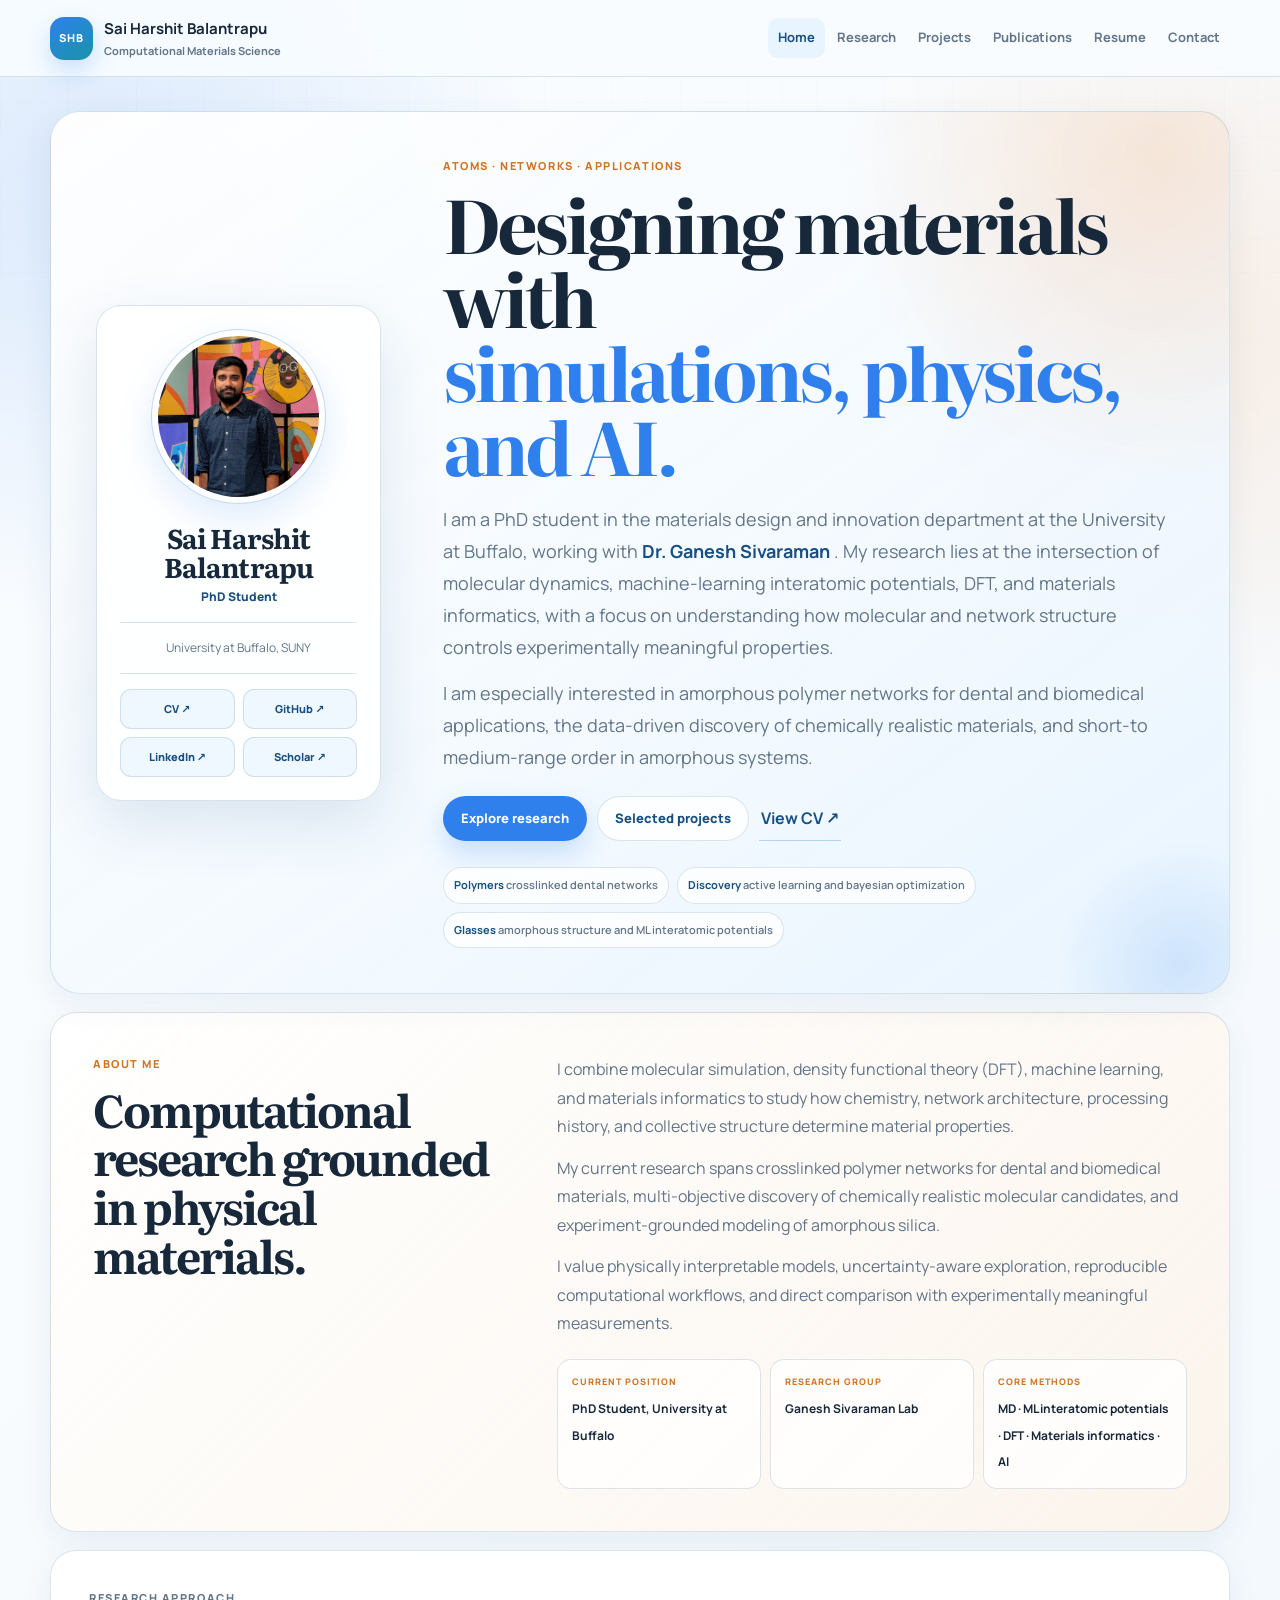
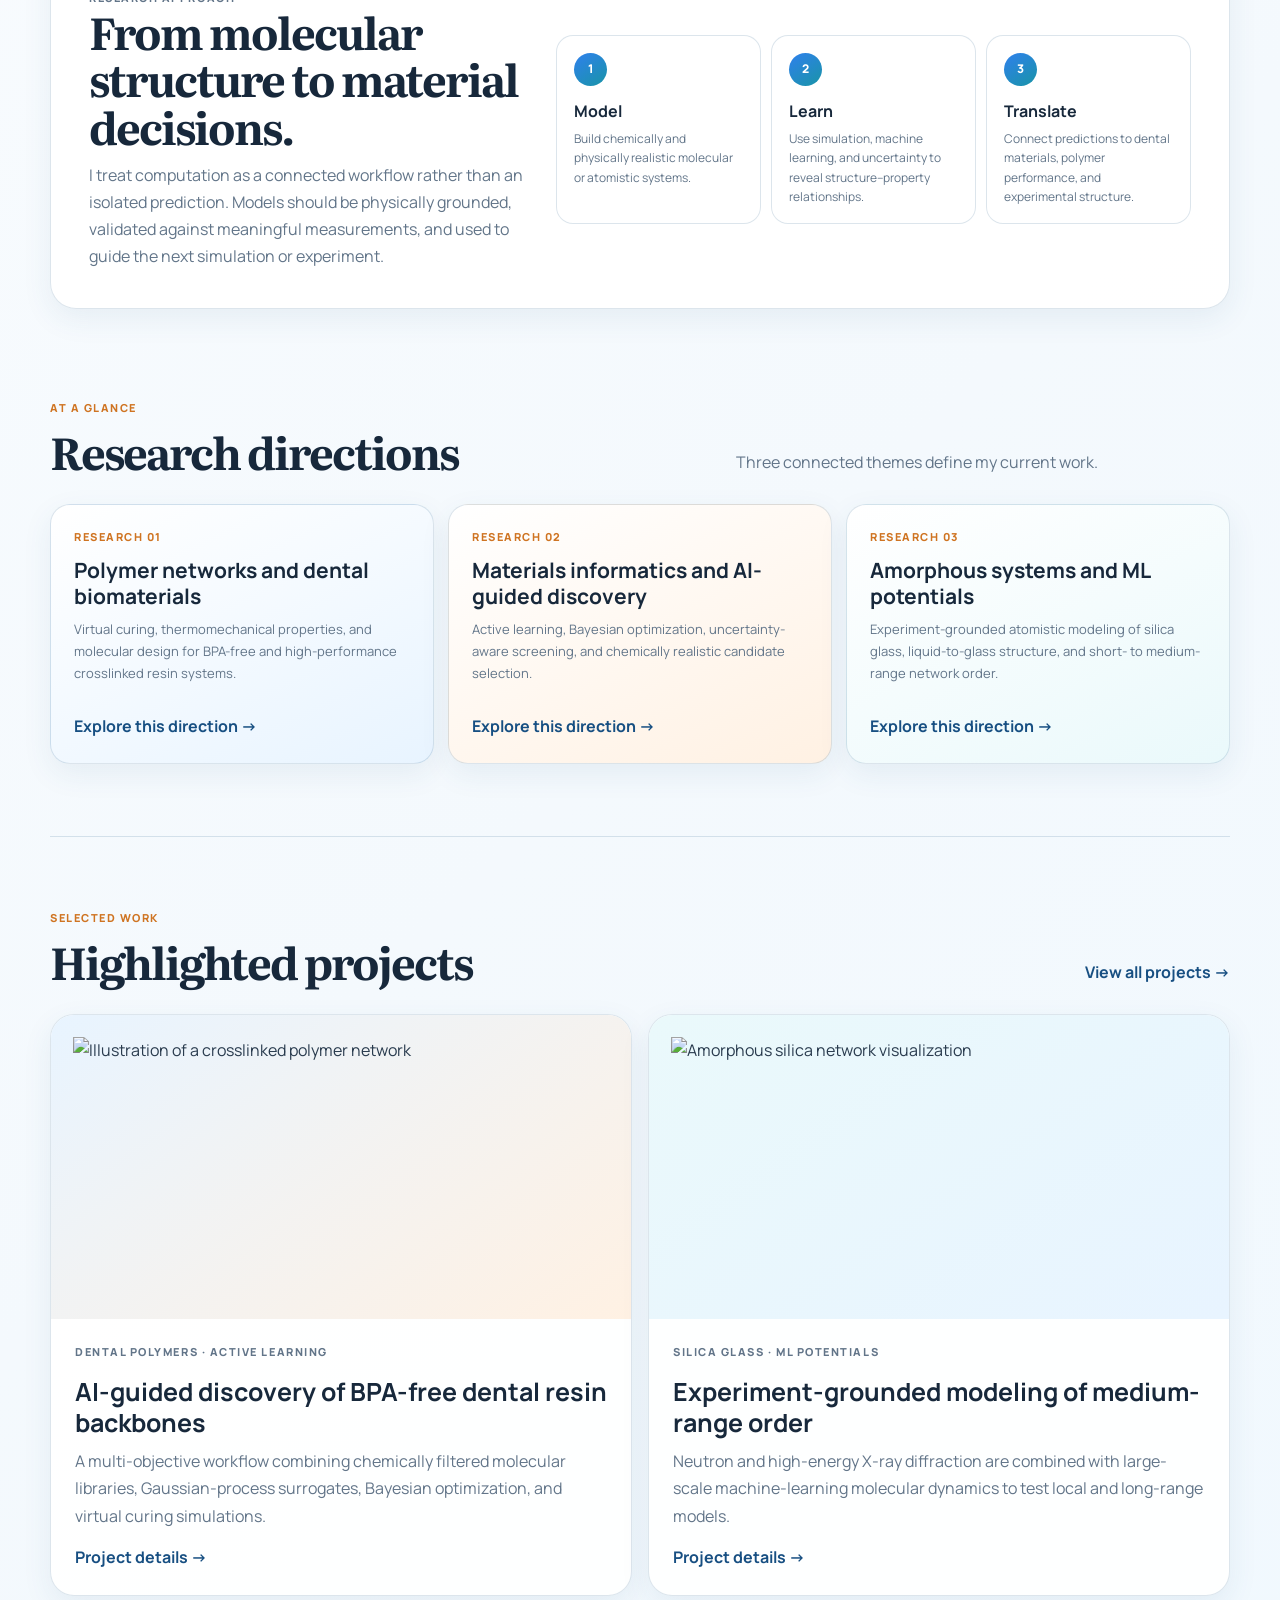
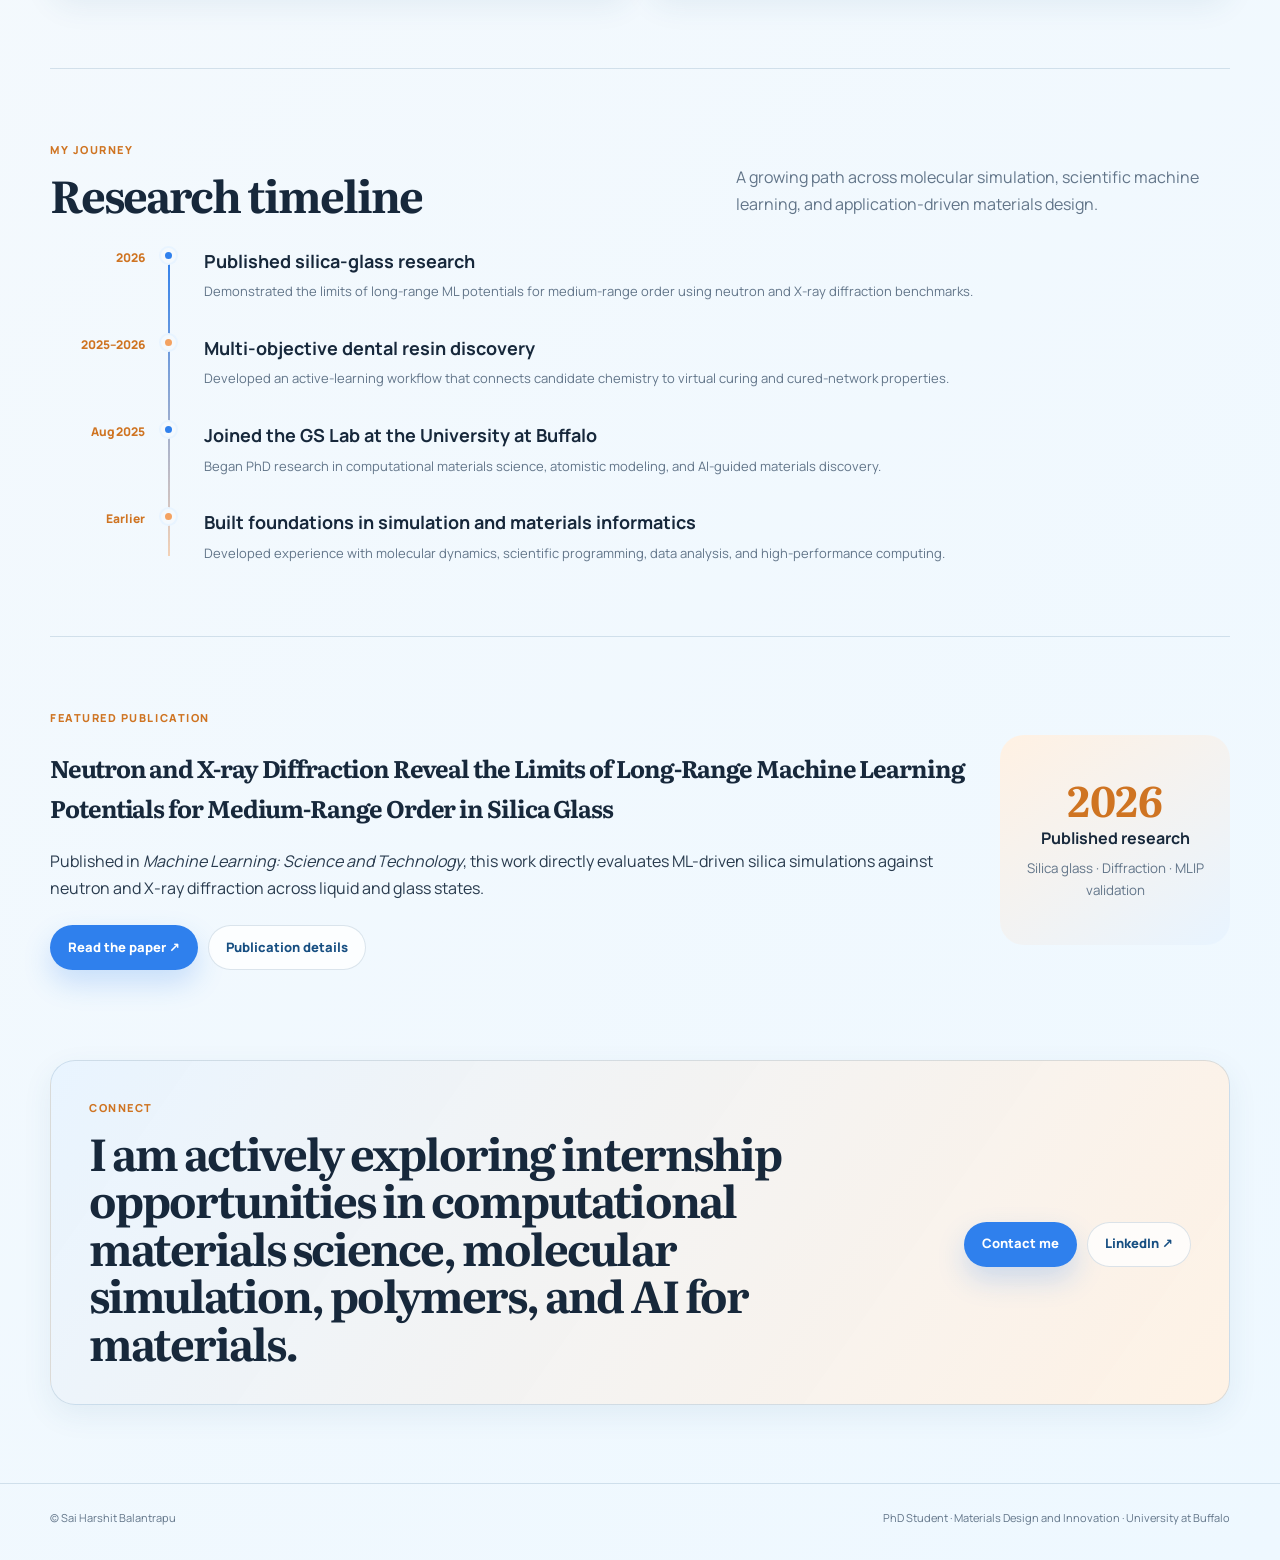
==== commit 729d871b: "Update index.html" ====
--- a/index.html
+++ b/index.html
@@ -48,7 +48,7 @@
 <h2>Sai Harshit Balantrapu</h2>
 <p class="entry-role">PhD Student</p>
 <div class="entry-affiliation">
-<span>University at Buffalo</span>
+<span>University at Buffalo, SUNY</span>
 </div>
 <div class="entry-links">
 <a href="Harshit_s_Resume.pdf" rel="noopener" target="_blank">CV ↗</a>
@@ -63,23 +63,23 @@
 <p class="eyebrow">Atoms · Networks · Applications</p>
 <h1>
       Designing materials with
-      <span>simulation, physics, and AI.</span>
+      <span>simulations, physics, and AI.</span>
 </h1>
 <p class="hero-lead">
-      I am a PhD student in Computational Materials Science at the University at
+      I am a PhD student in the materials design and innovation department at the University at
       Buffalo, working with
       <a href="https://gslab2025.github.io/" rel="noopener" target="_blank">
         Dr. Ganesh Sivaraman
       </a>.
       My research lies at the intersection of molecular dynamics,
-      machine-learning interatomic potentials, and materials informatics, with a
+      machine-learning interatomic potentials, DFT, and materials informatics, with a
       focus on understanding how molecular and network structure controls
       experimentally meaningful properties.
     </p>
 <p class="hero-lead">
-      I am especially interested in polymer networks for dental and biomedical
+      I am especially interested in amorphous polymer networks for dental and biomedical
       applications, the data-driven discovery of chemically realistic materials,
-      and short- to medium-range order in amorphous systems.
+      and short-to medium-range order in amorphous systems.
     </p>
 <div class="hero-actions">
 <a class="button primary" href="research.html">Explore research</a>
@@ -90,8 +90,8 @@
 </div>
 <div aria-label="Research themes" class="theme-strip">
 <span><strong>Polymers</strong> crosslinked dental networks</span>
-<span><strong>Discovery</strong> active learning and optimization</span>
-<span><strong>Glasses</strong> amorphous structure and ML potentials</span>
+<span><strong>Discovery</strong> active learning and bayesian optimization</span>
+<span><strong>Glasses</strong> amorphous structure and ML interatomic potentials</span>
 </div>
 </div>
 </section>
@@ -102,7 +102,7 @@
 </div>
 <div class="home-about-copy">
 <p>
-      I combine molecular simulation, machine learning, and materials
+      I combine molecular simulation, density functional theory (DFT), machine learning, and materials
       informatics to study how chemistry, network architecture, processing
       history, and collective structure determine material properties.
     </p>
@@ -127,7 +127,7 @@
 </article>
 <article>
 <span>Core methods</span>
-<strong>MD · ML potentials · Materials informatics</strong>
+<strong>MD · ML interatomic potentials · DFT · Materials informatics · AI</strong>
 </article>
 </div>
 </div>
@@ -315,7 +315,7 @@
 <section class="contact-band">
 <div>
 <p class="eyebrow">Connect</p>
-<h2>Interested in computational materials science, polymers, or AI for materials?</h2>
+<h2> I am actively exploring internship opportunities in computational materials science, molecular simulation, polymers, and AI for materials.</h2>
 </div>
 <div class="hero-actions">
 <a class="button primary" href="contact.html">Contact me</a>
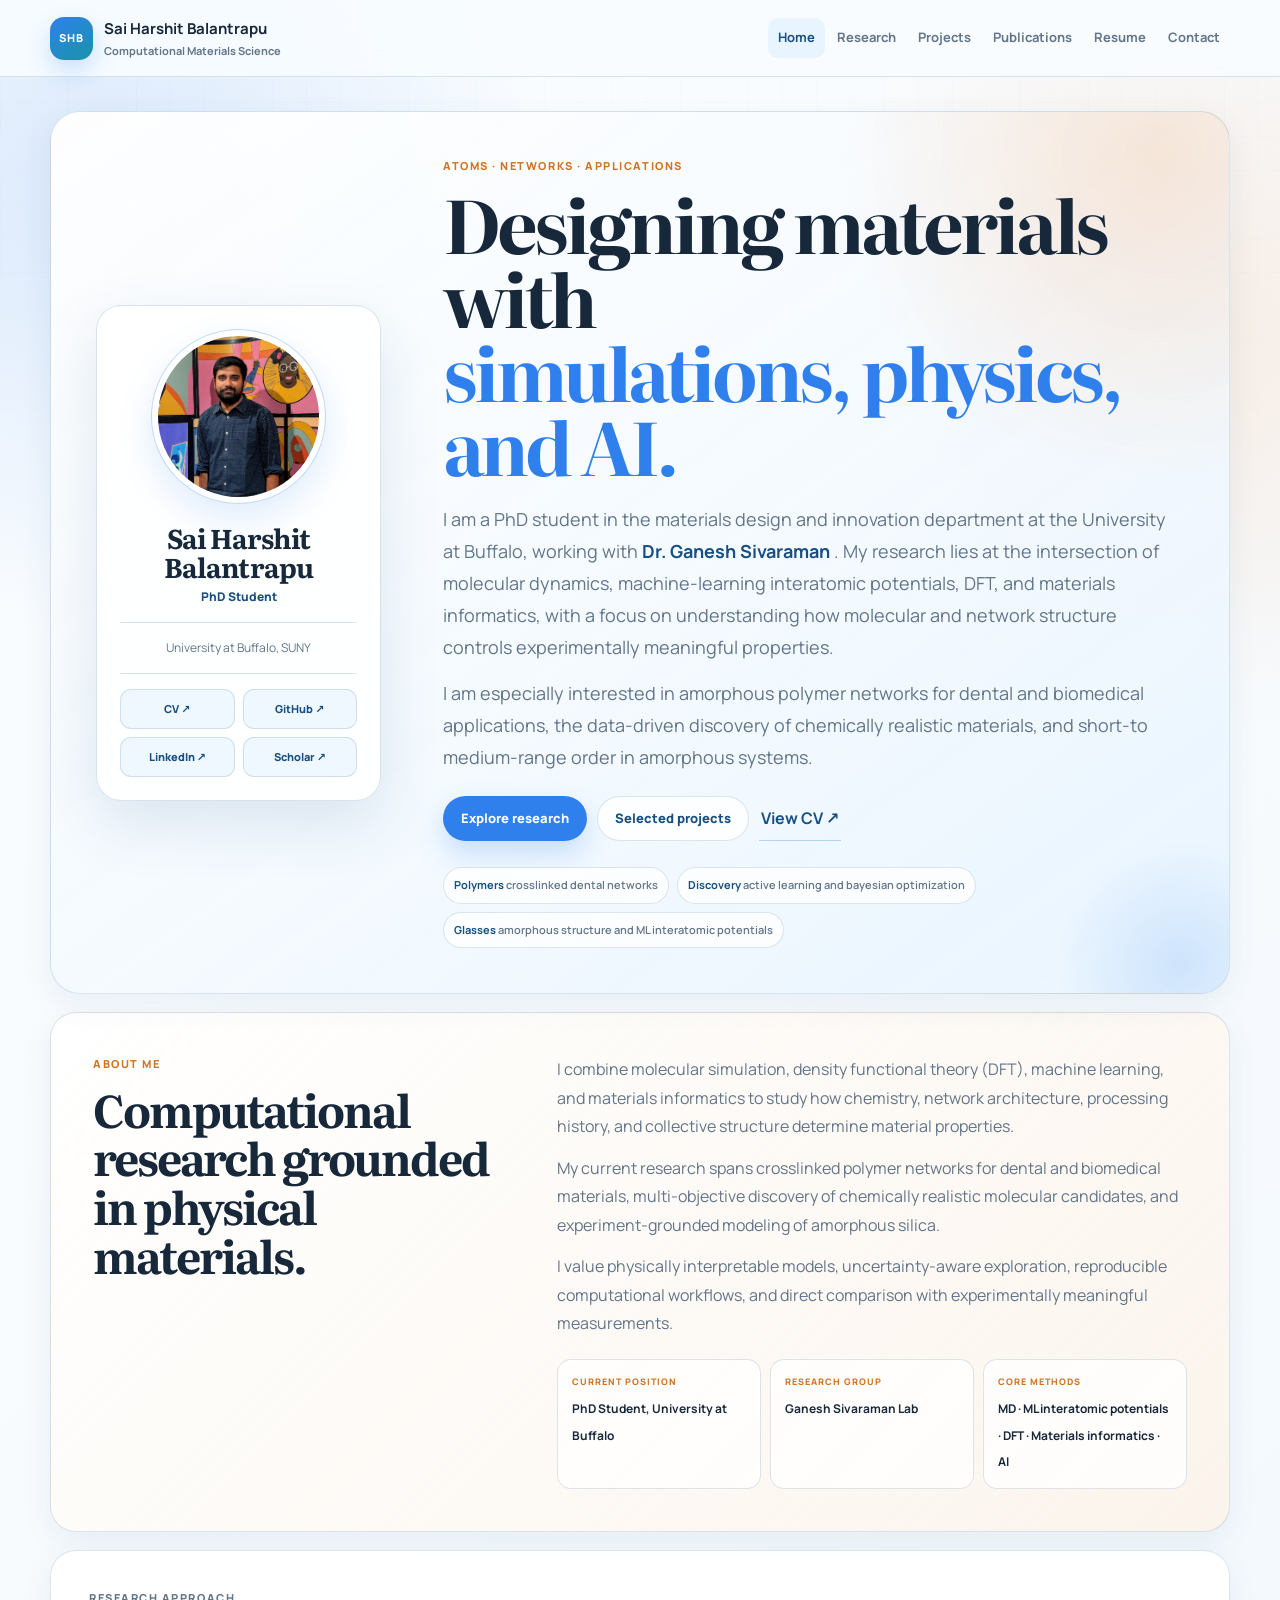
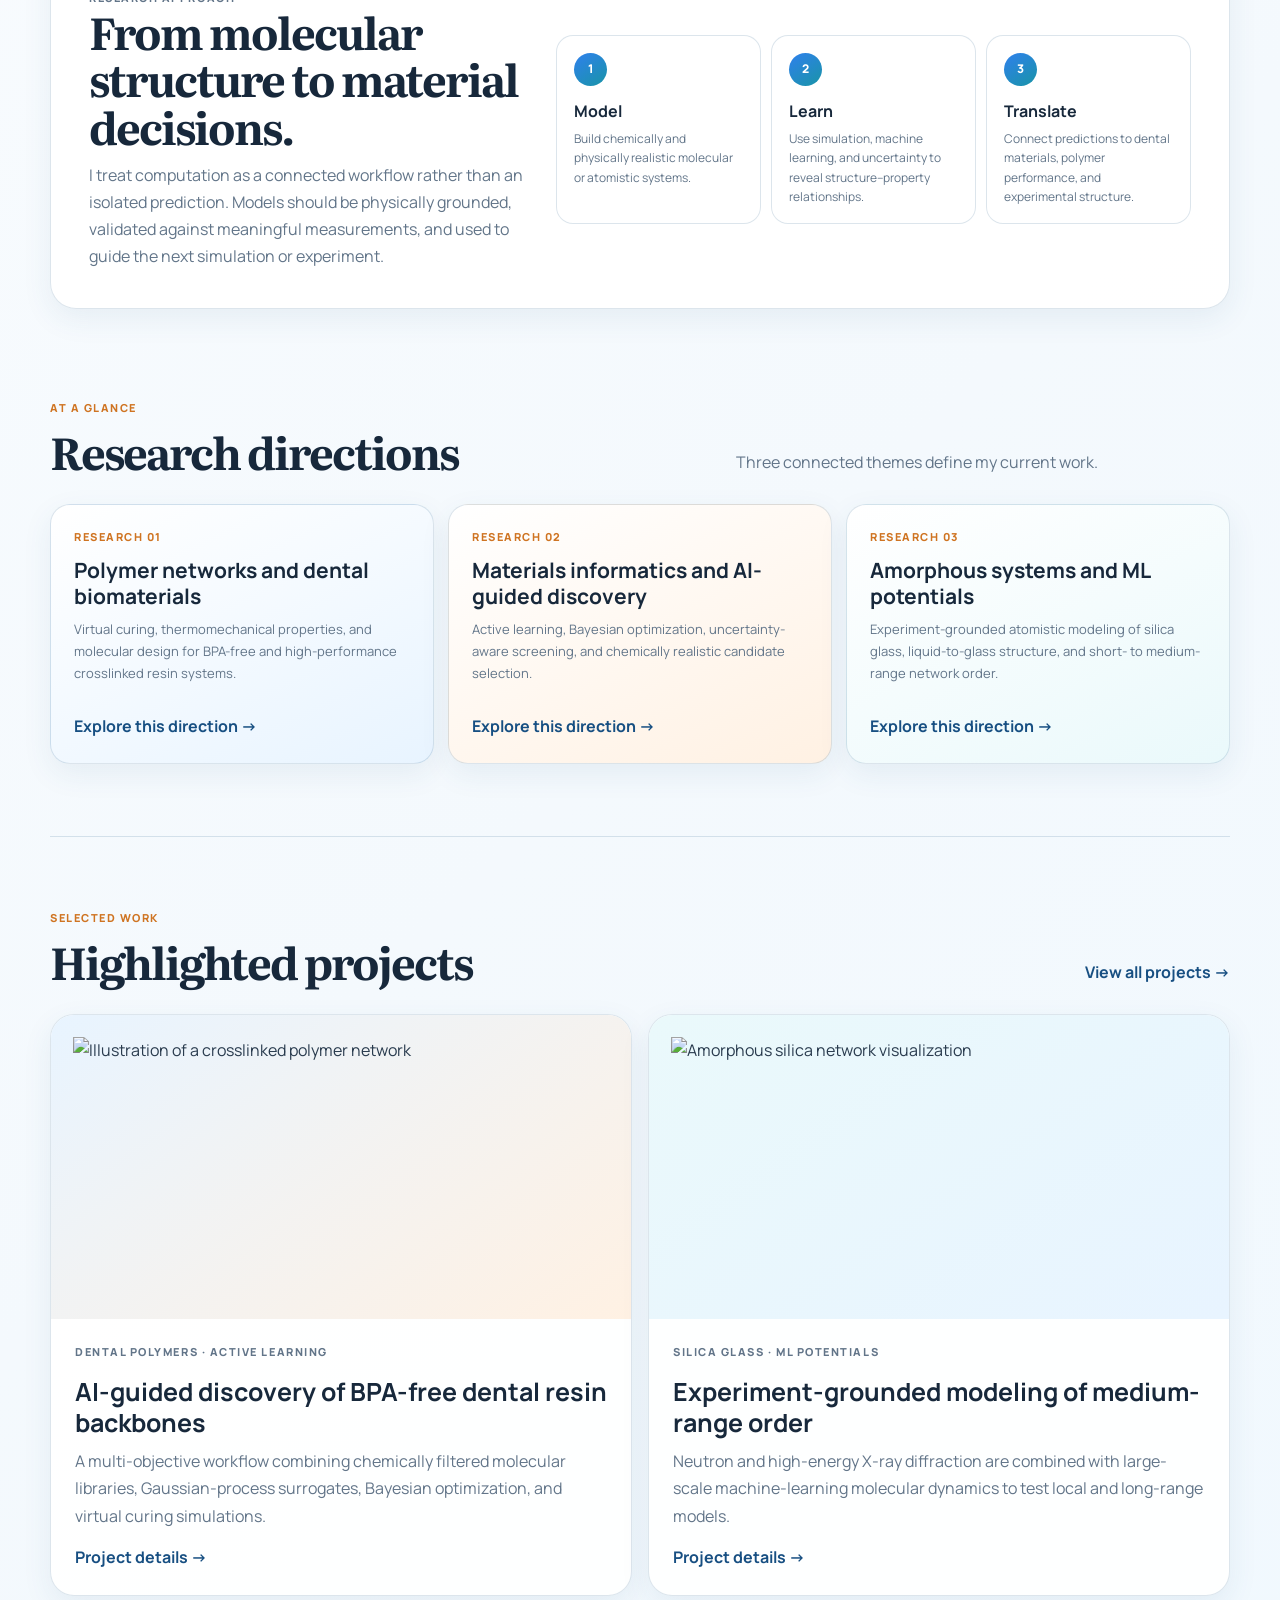
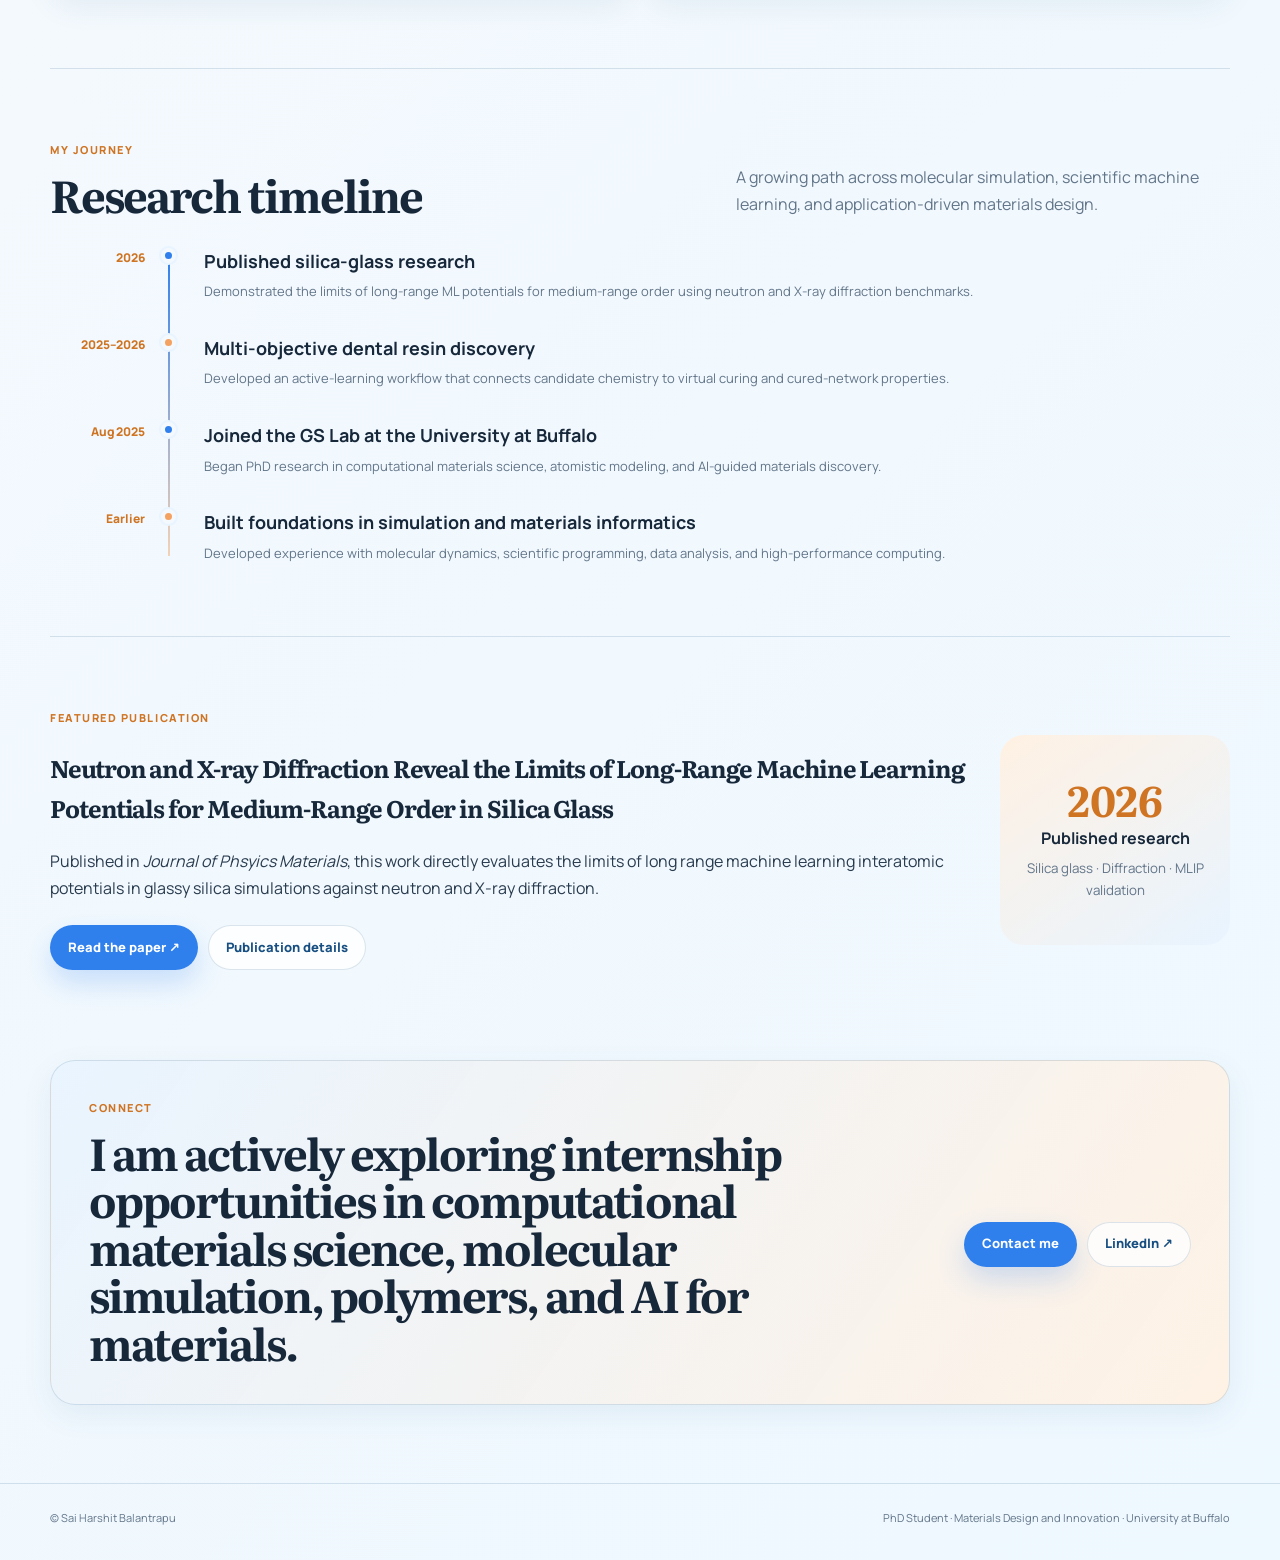
==== commit 2b21dce4: "Update index.html" ====
--- a/index.html
+++ b/index.html
@@ -297,9 +297,9 @@
 <p class="eyebrow">Featured publication</p>
 <h2>Neutron and X-ray Diffraction Reveal the Limits of Long-Range Machine Learning Potentials for Medium-Range Order in Silica Glass</h2>
 <p>
-      Published in <em>Machine Learning: Science and Technology</em>, this work
-      directly evaluates ML-driven silica simulations against neutron and X-ray
-      diffraction across liquid and glass states.
+      Published in <em>Journal of Phsyics Materials</em>, this work
+      directly evaluates the limits of long range machine learning interatomic potentials in glassy silica simulations against neutron and X-ray
+      diffraction.
     </p>
 <div class="hero-actions">
 <a class="button primary" href="https://doi.org/10.1088/2515-7639/ae8643" rel="noopener" target="_blank">Read the paper ↗</a>
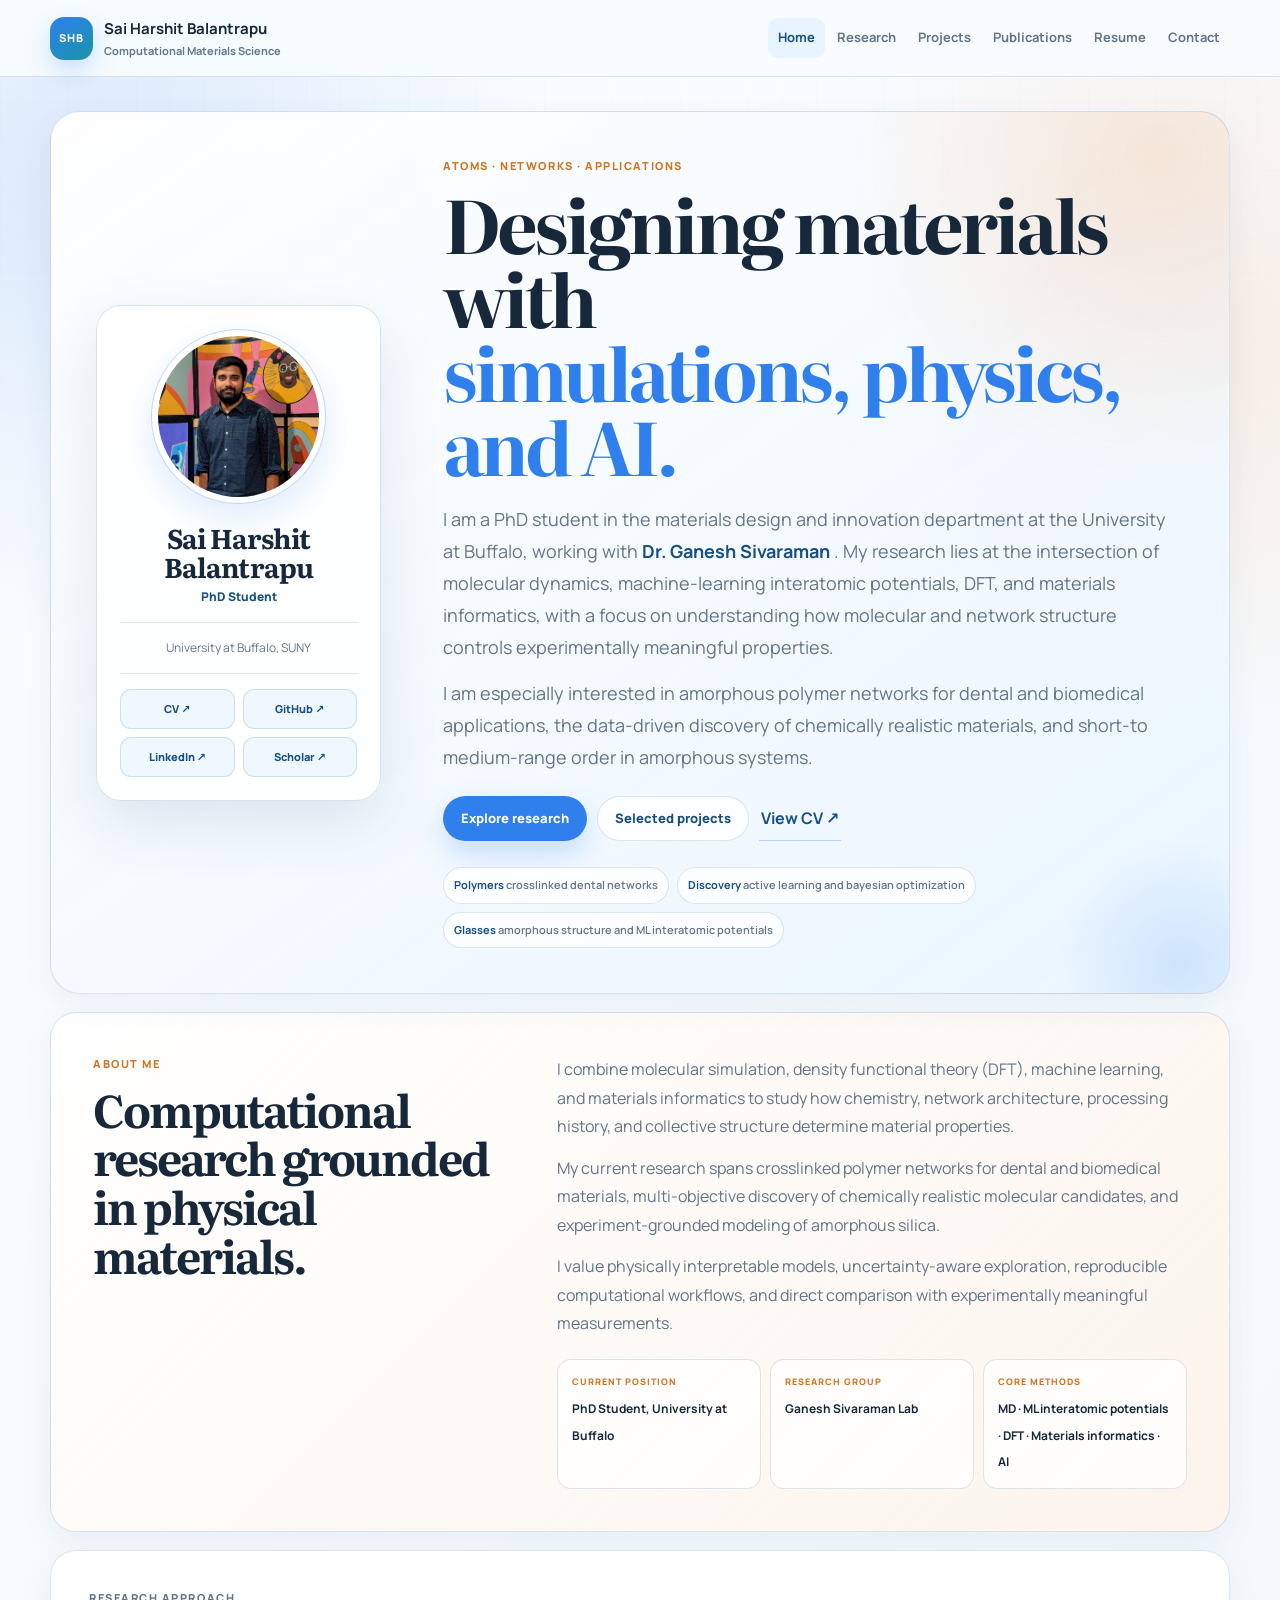
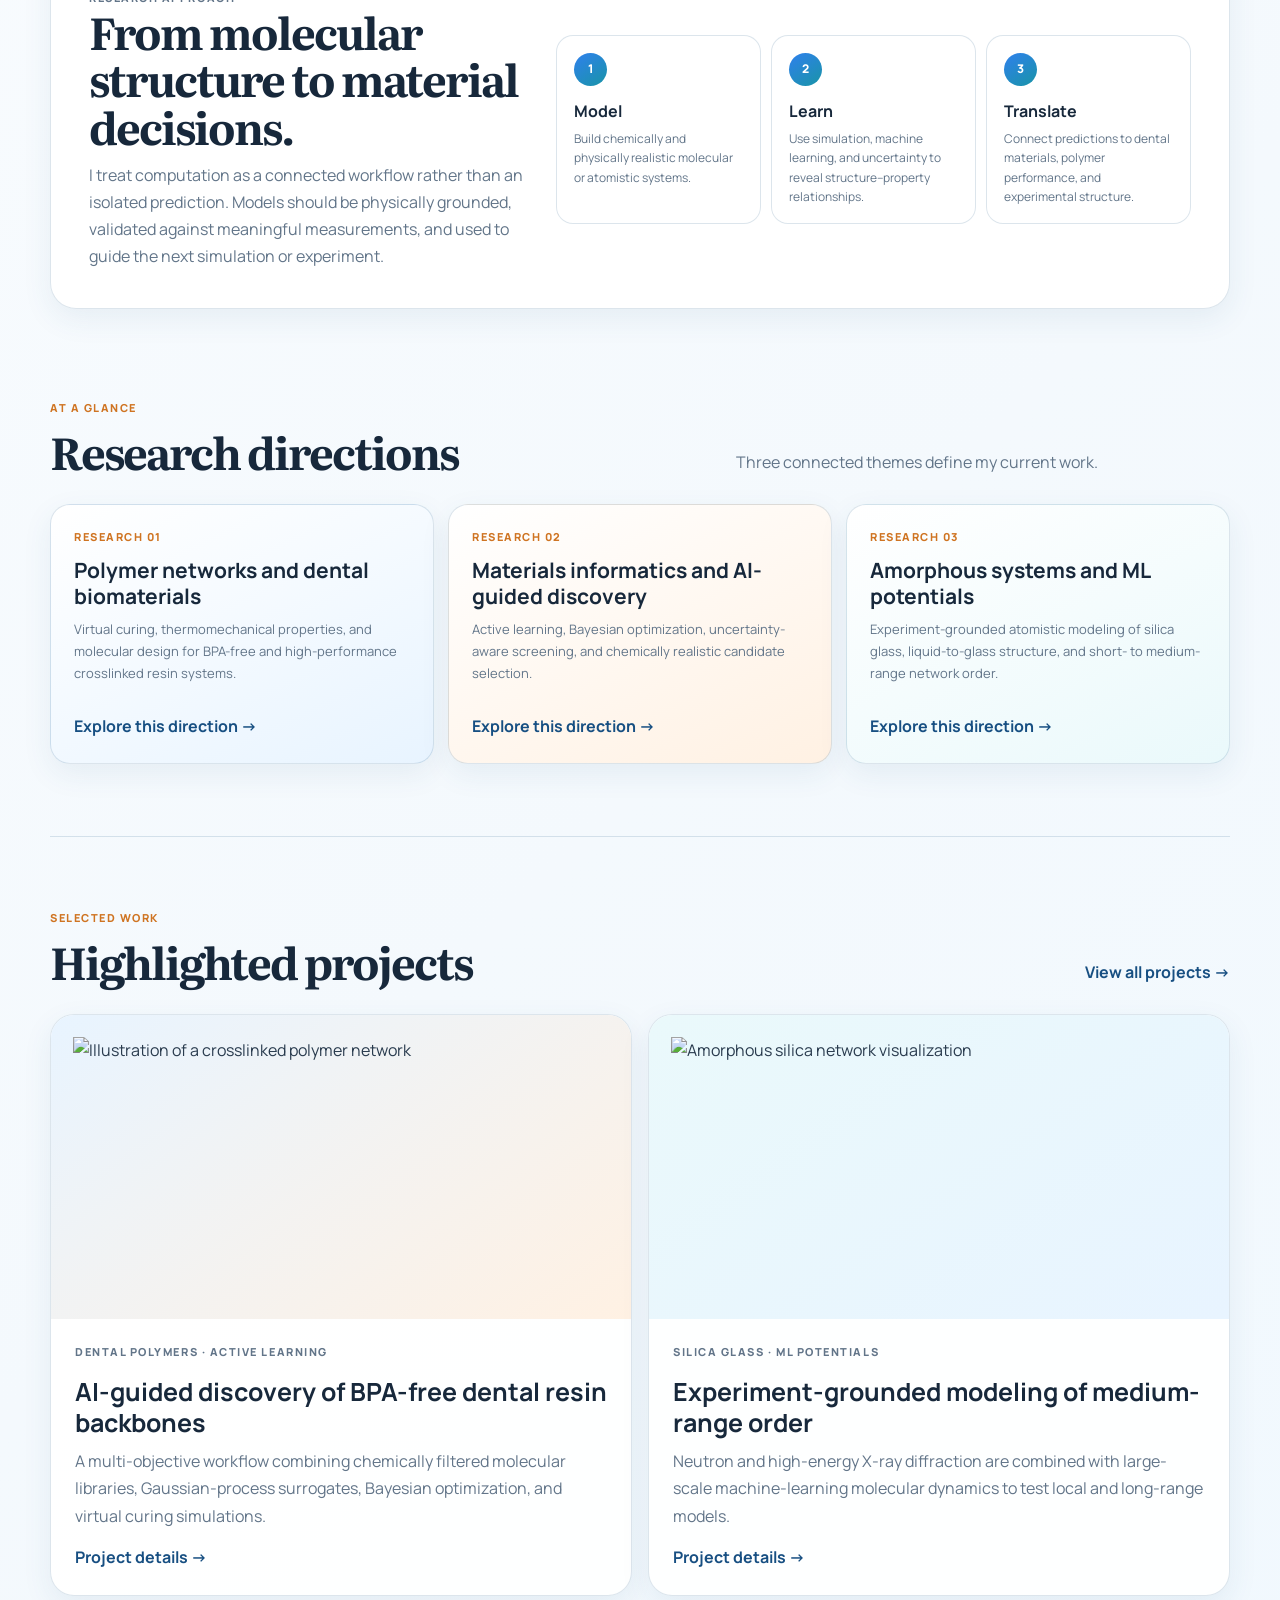
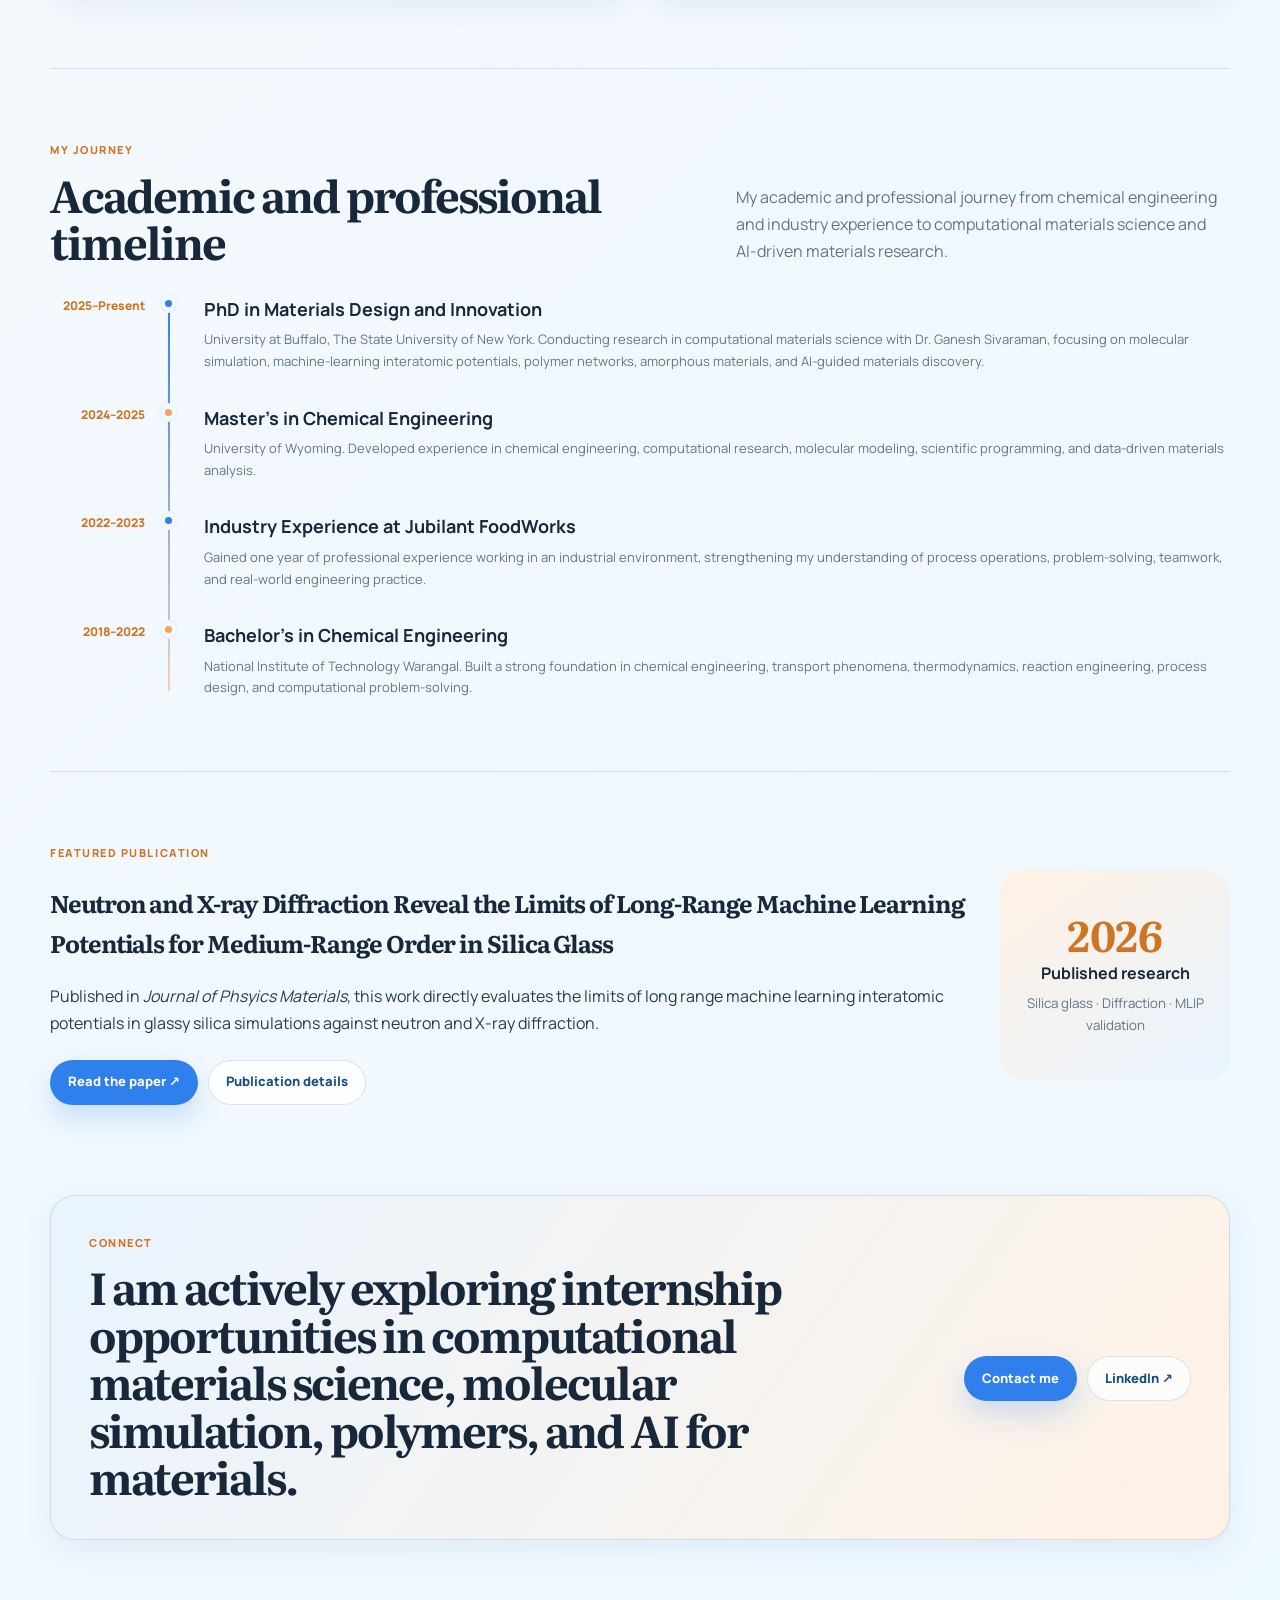
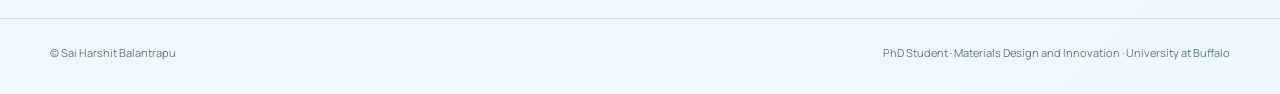
==== commit 24ff6e90: "Update index.html" ====
--- a/index.html
+++ b/index.html
@@ -238,59 +238,81 @@
 </div>
 </section>
 <section class="section-block timeline-section">
-<div class="section-heading">
-<div>
-<p class="eyebrow">My journey</p>
-<h2>Research timeline</h2>
-</div>
-<p>A growing path across molecular simulation, scientific machine learning, and application-driven materials design.</p>
-</div>
-<div class="timeline">
-<article class="timeline-item">
-<div class="timeline-year">2026</div>
-<div class="timeline-marker"></div>
-<div class="timeline-content">
-<h3>Published silica-glass research</h3>
-<p>
-          Demonstrated the limits of long-range ML potentials for medium-range
-          order using neutron and X-ray diffraction benchmarks.
-        </p>
-</div>
-</article>
-<article class="timeline-item">
-<div class="timeline-year">2025–2026</div>
-<div class="timeline-marker"></div>
-<div class="timeline-content">
-<h3>Multi-objective dental resin discovery</h3>
-<p>
-          Developed an active-learning workflow that connects candidate chemistry
-          to virtual curing and cured-network properties.
-        </p>
-</div>
-</article>
-<article class="timeline-item">
-<div class="timeline-year">Aug 2025</div>
-<div class="timeline-marker"></div>
-<div class="timeline-content">
-<h3>Joined the GS Lab at the University at Buffalo</h3>
-<p>
-          Began PhD research in computational materials science, atomistic modeling,
-          and AI-guided materials discovery.
-        </p>
-</div>
-</article>
-<article class="timeline-item">
-<div class="timeline-year">Earlier</div>
-<div class="timeline-marker"></div>
-<div class="timeline-content">
-<h3>Built foundations in simulation and materials informatics</h3>
-<p>
-          Developed experience with molecular dynamics, scientific programming,
-          data analysis, and high-performance computing.
-        </p>
-</div>
-</article>
-</div>
+
+  <div class="section-heading">
+    <div>
+      <p class="eyebrow">My journey</p>
+      <h2>Academic and professional timeline</h2>
+    </div>
+
+    <p>
+      My academic and professional journey from chemical engineering and industry
+      experience to computational materials science and AI-driven materials research.
+    </p>
+  </div>
+
+  <div class="timeline">
+
+    <article class="timeline-item">
+      <div class="timeline-year">2025–Present</div>
+      <div class="timeline-marker"></div>
+
+      <div class="timeline-content">
+        <h3>PhD in Materials Design and Innovation</h3>
+        <p>
+          University at Buffalo, The State University of New York.
+          Conducting research in computational materials science with
+          Dr. Ganesh Sivaraman, focusing on molecular simulation,
+          machine-learning interatomic potentials, polymer networks,
+          amorphous materials, and AI-guided materials discovery.
+        </p>
+      </div>
+    </article>
+
+    <article class="timeline-item">
+      <div class="timeline-year">2024–2025</div>
+      <div class="timeline-marker"></div>
+
+      <div class="timeline-content">
+        <h3>Master’s in Chemical Engineering</h3>
+        <p>
+          University of Wyoming. Developed experience in chemical engineering,
+          computational research, molecular modeling, scientific programming,
+          and data-driven materials analysis.
+        </p>
+      </div>
+    </article>
+
+    <article class="timeline-item">
+      <div class="timeline-year">2022–2023</div>
+      <div class="timeline-marker"></div>
+
+      <div class="timeline-content">
+        <h3>Industry Experience at Jubilant FoodWorks</h3>
+        <p>
+          Gained one year of professional experience working in an industrial
+          environment, strengthening my understanding of process operations,
+          problem-solving, teamwork, and real-world engineering practice.
+        </p>
+      </div>
+    </article>
+
+    <article class="timeline-item">
+      <div class="timeline-year">2018–2022</div>
+      <div class="timeline-marker"></div>
+
+      <div class="timeline-content">
+        <h3>Bachelor’s in Chemical Engineering</h3>
+        <p>
+          National Institute of Technology Warangal. Built a strong foundation
+          in chemical engineering, transport phenomena, thermodynamics,
+          reaction engineering, process design, and computational problem-solving.
+        </p>
+      </div>
+    </article>
+
+  </div>
+
 </section>
 <section class="section-block publication-spotlight">
 <div>
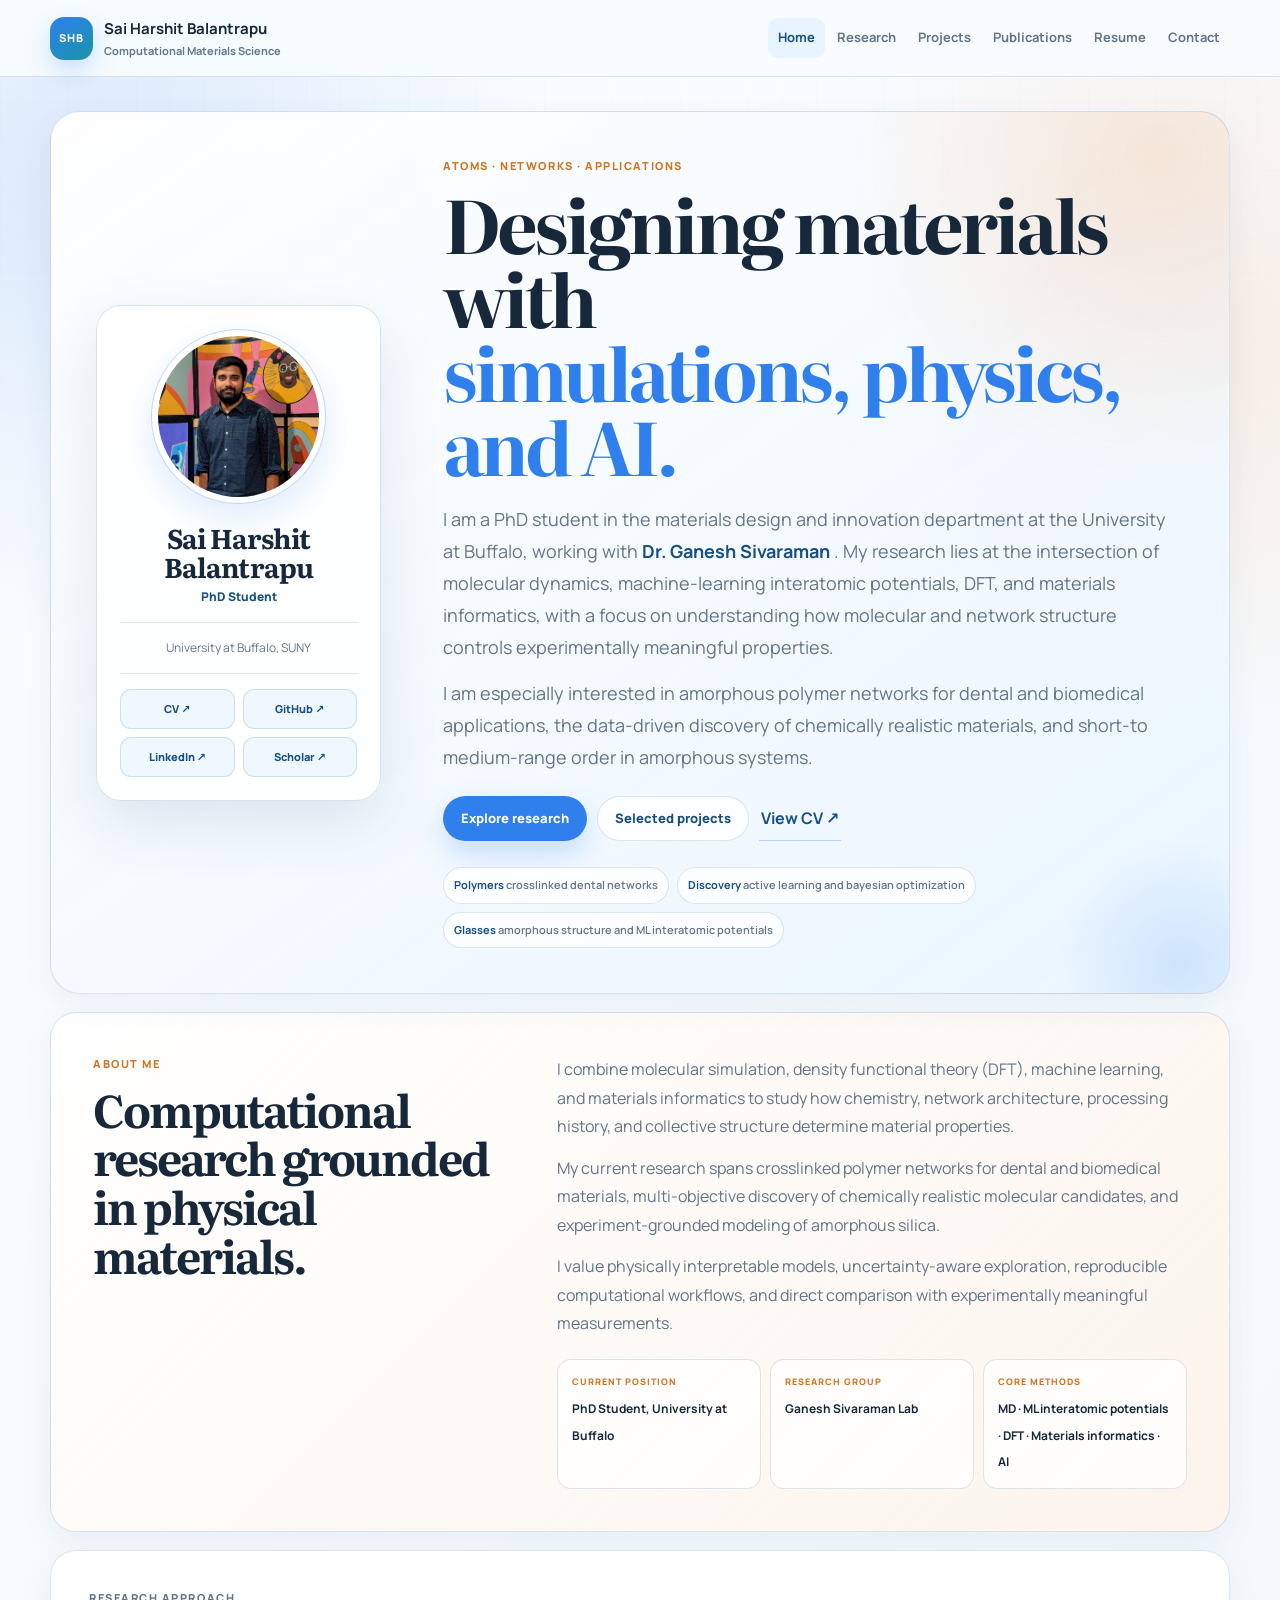
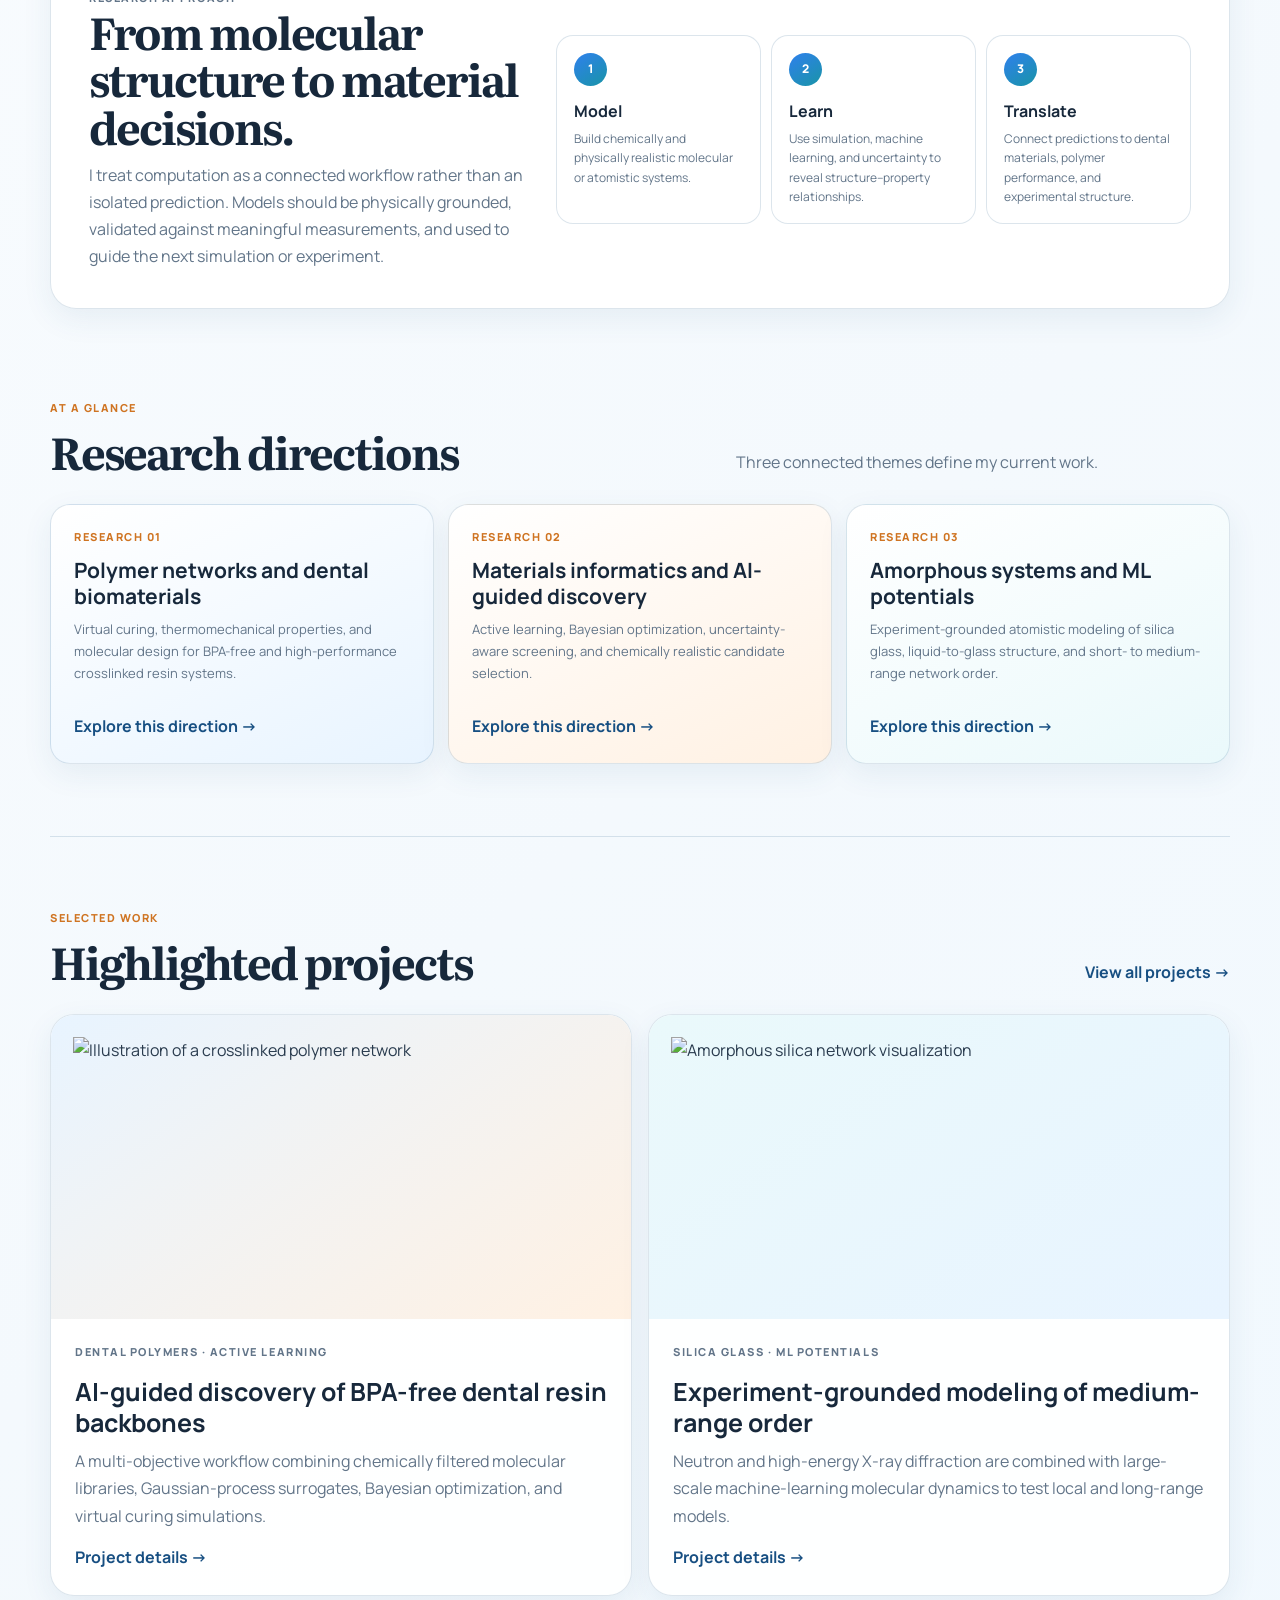
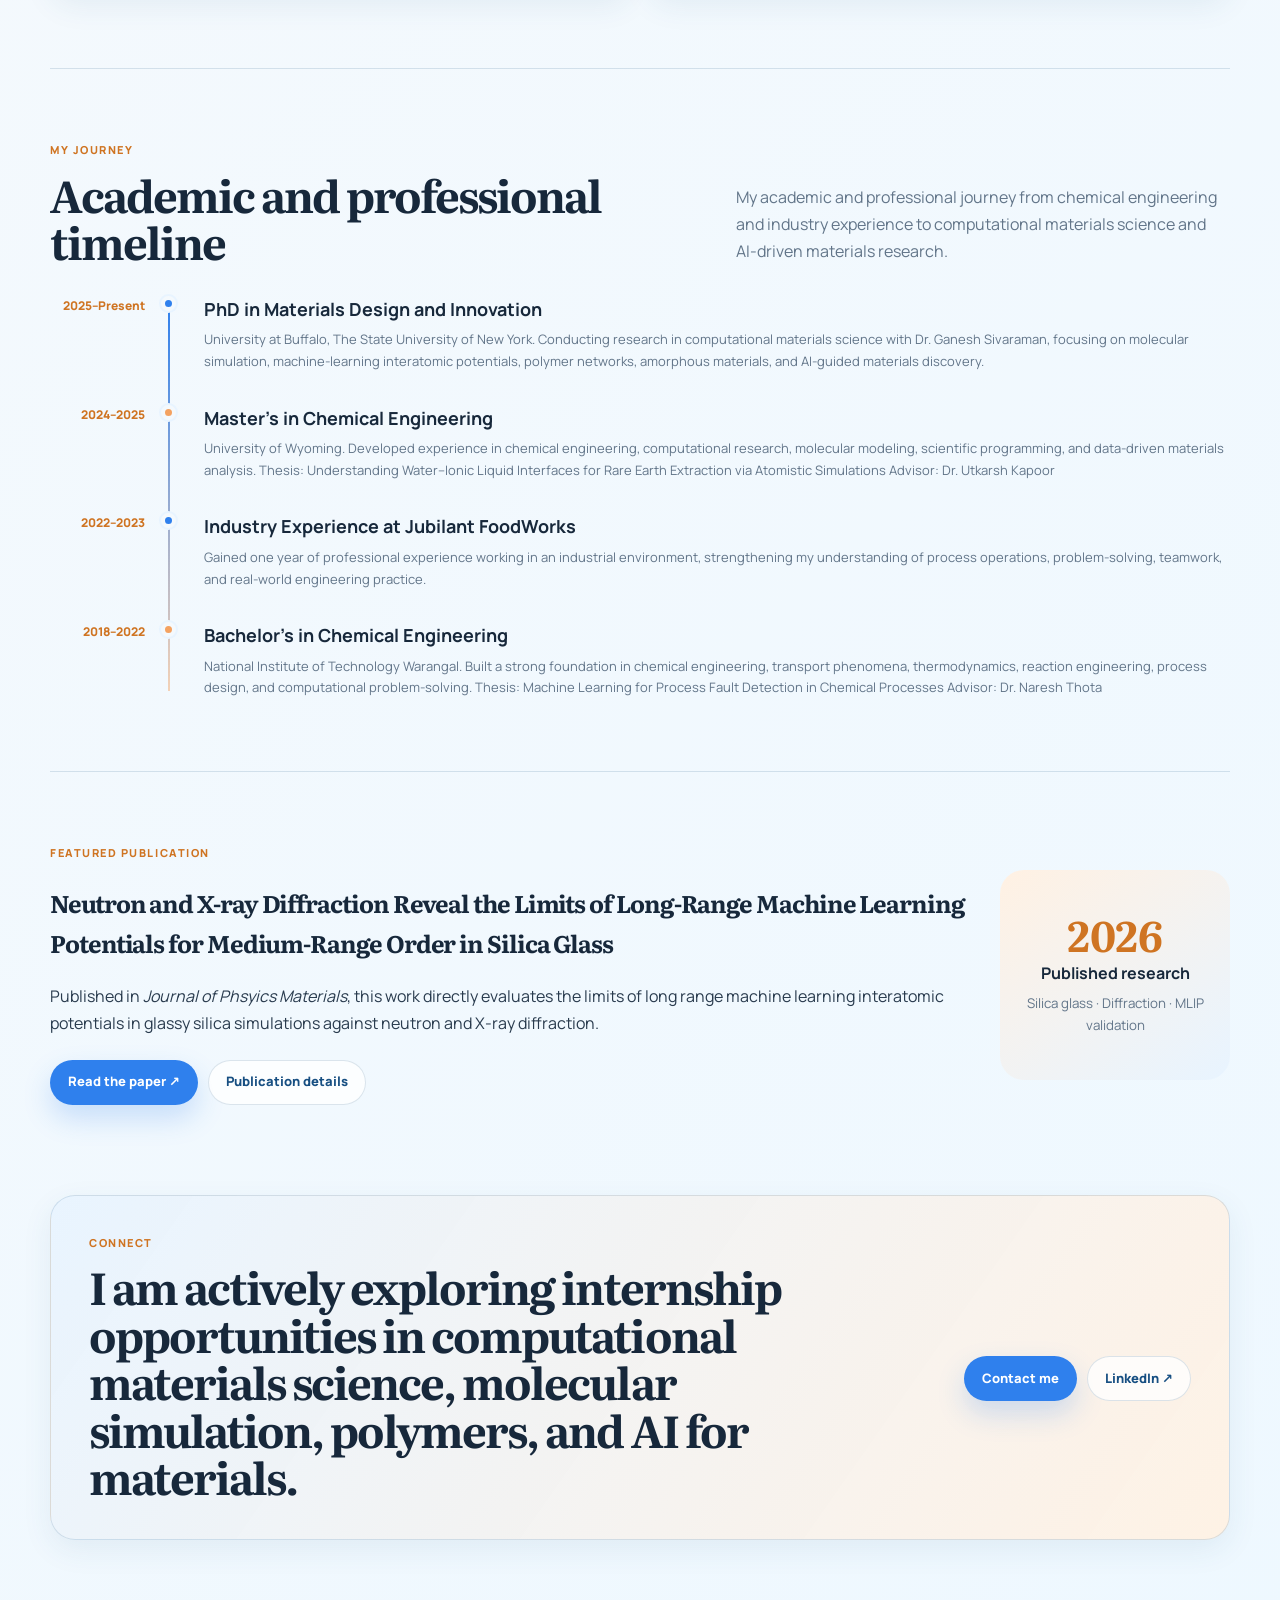
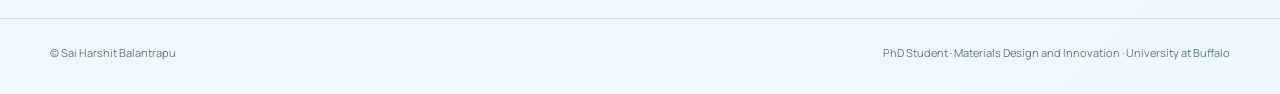
==== commit 017316fa: "Update index.html" ====
--- a/index.html
+++ b/index.html
@@ -278,7 +278,9 @@
         <p>
           University of Wyoming. Developed experience in chemical engineering,
           computational research, molecular modeling, scientific programming,
-          and data-driven materials analysis.
+          and data-driven materials analysis. 
+          Thesis: Understanding Water–Ionic Liquid Interfaces for Rare Earth Extraction via Atomistic Simulations
+          Advisor: Dr. Utkarsh Kapoor
         </p>
       </div>
     </article>
@@ -306,7 +308,10 @@
         <p>
           National Institute of Technology Warangal. Built a strong foundation
           in chemical engineering, transport phenomena, thermodynamics,
-          reaction engineering, process design, and computational problem-solving.
+          reaction engineering, process design, and computational problem-solving.  
+          Thesis: Machine Learning for Process Fault Detection in Chemical Processes
+          Advisor: Dr. Naresh Thota
+
         </p>
       </div>
     </article>
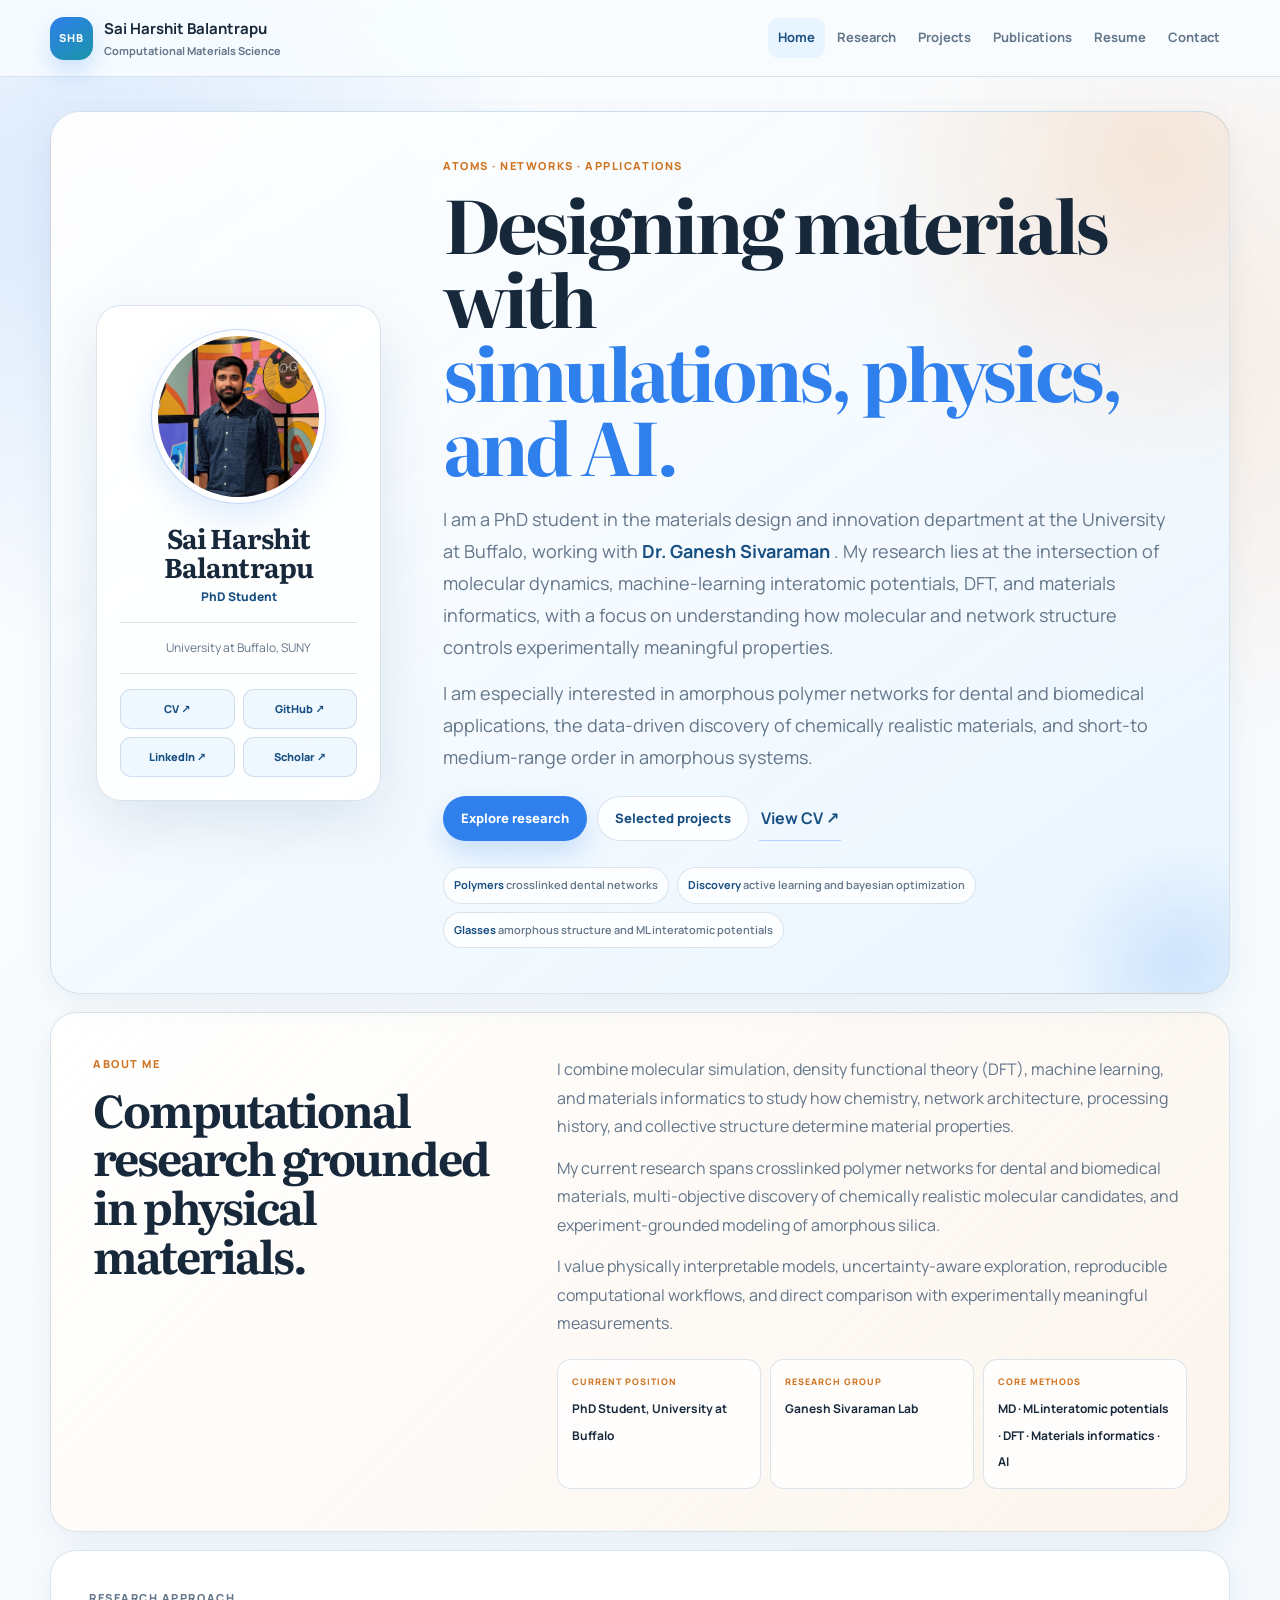
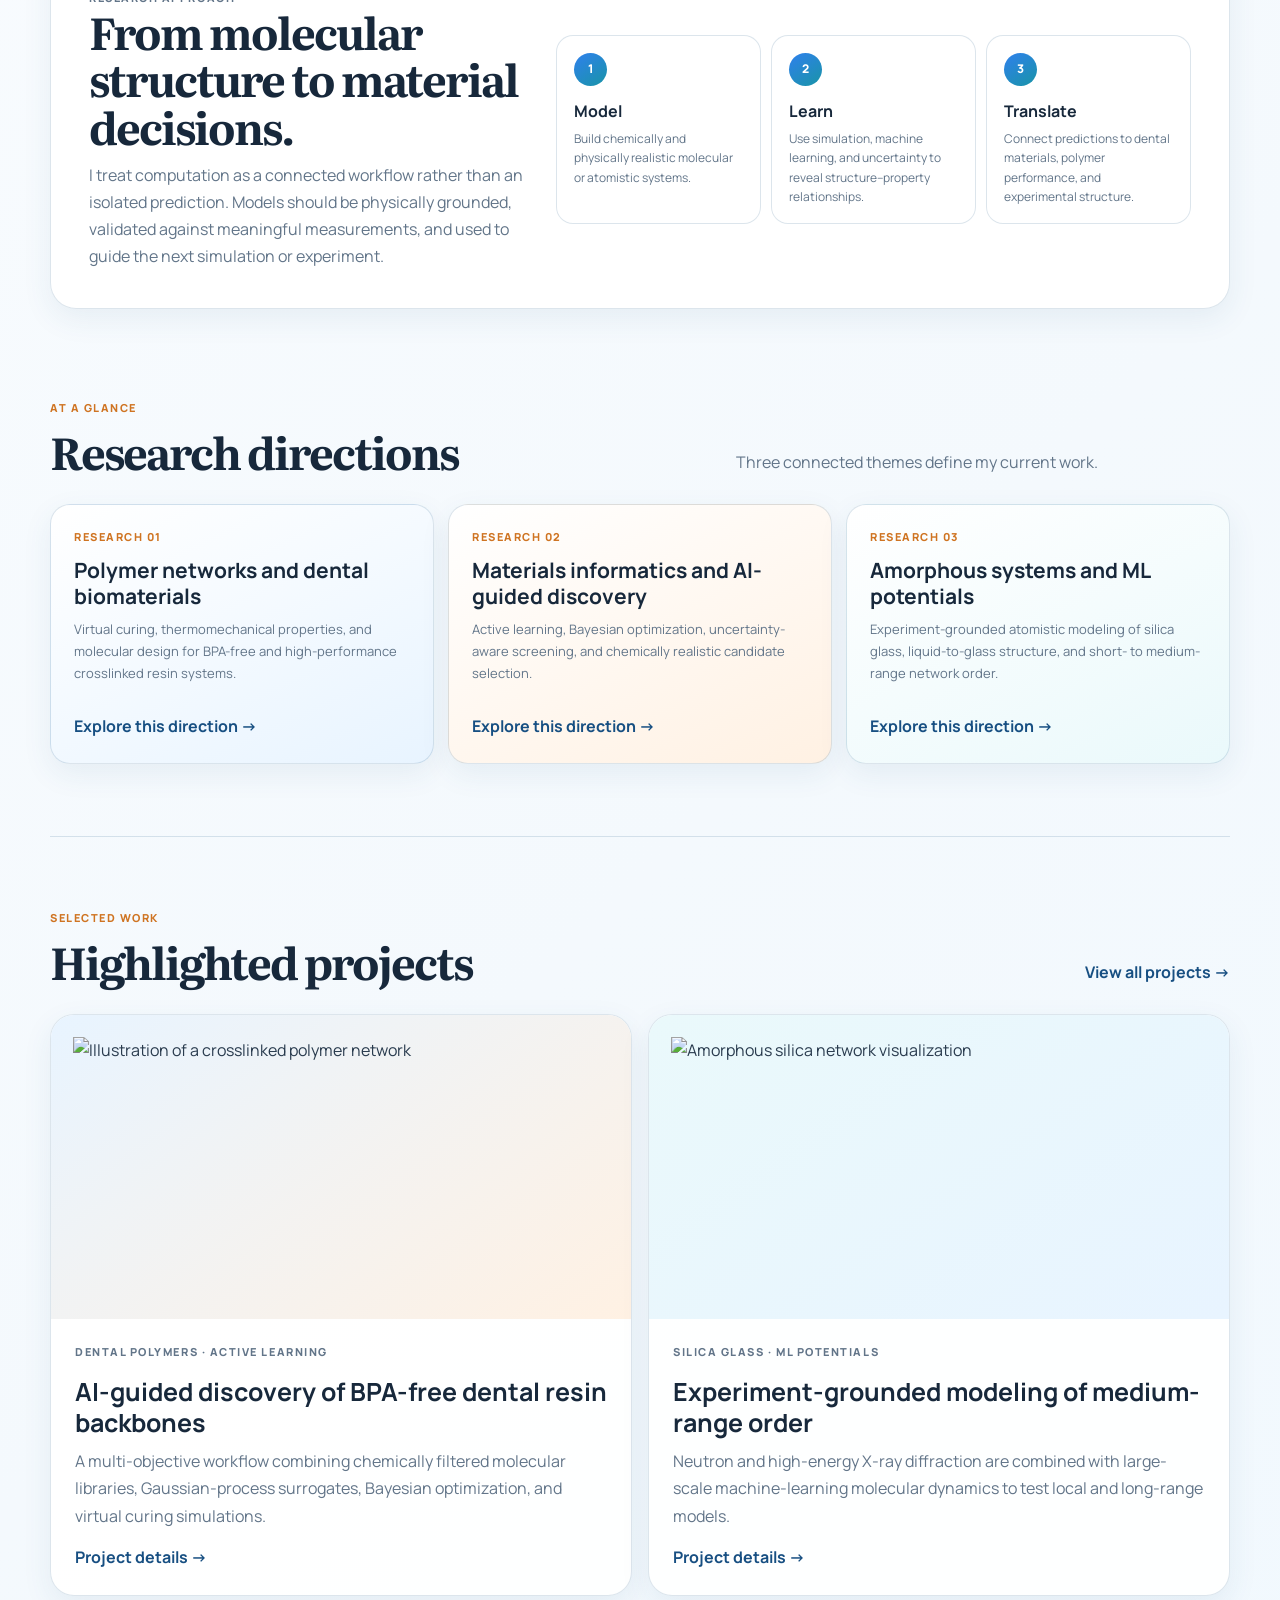
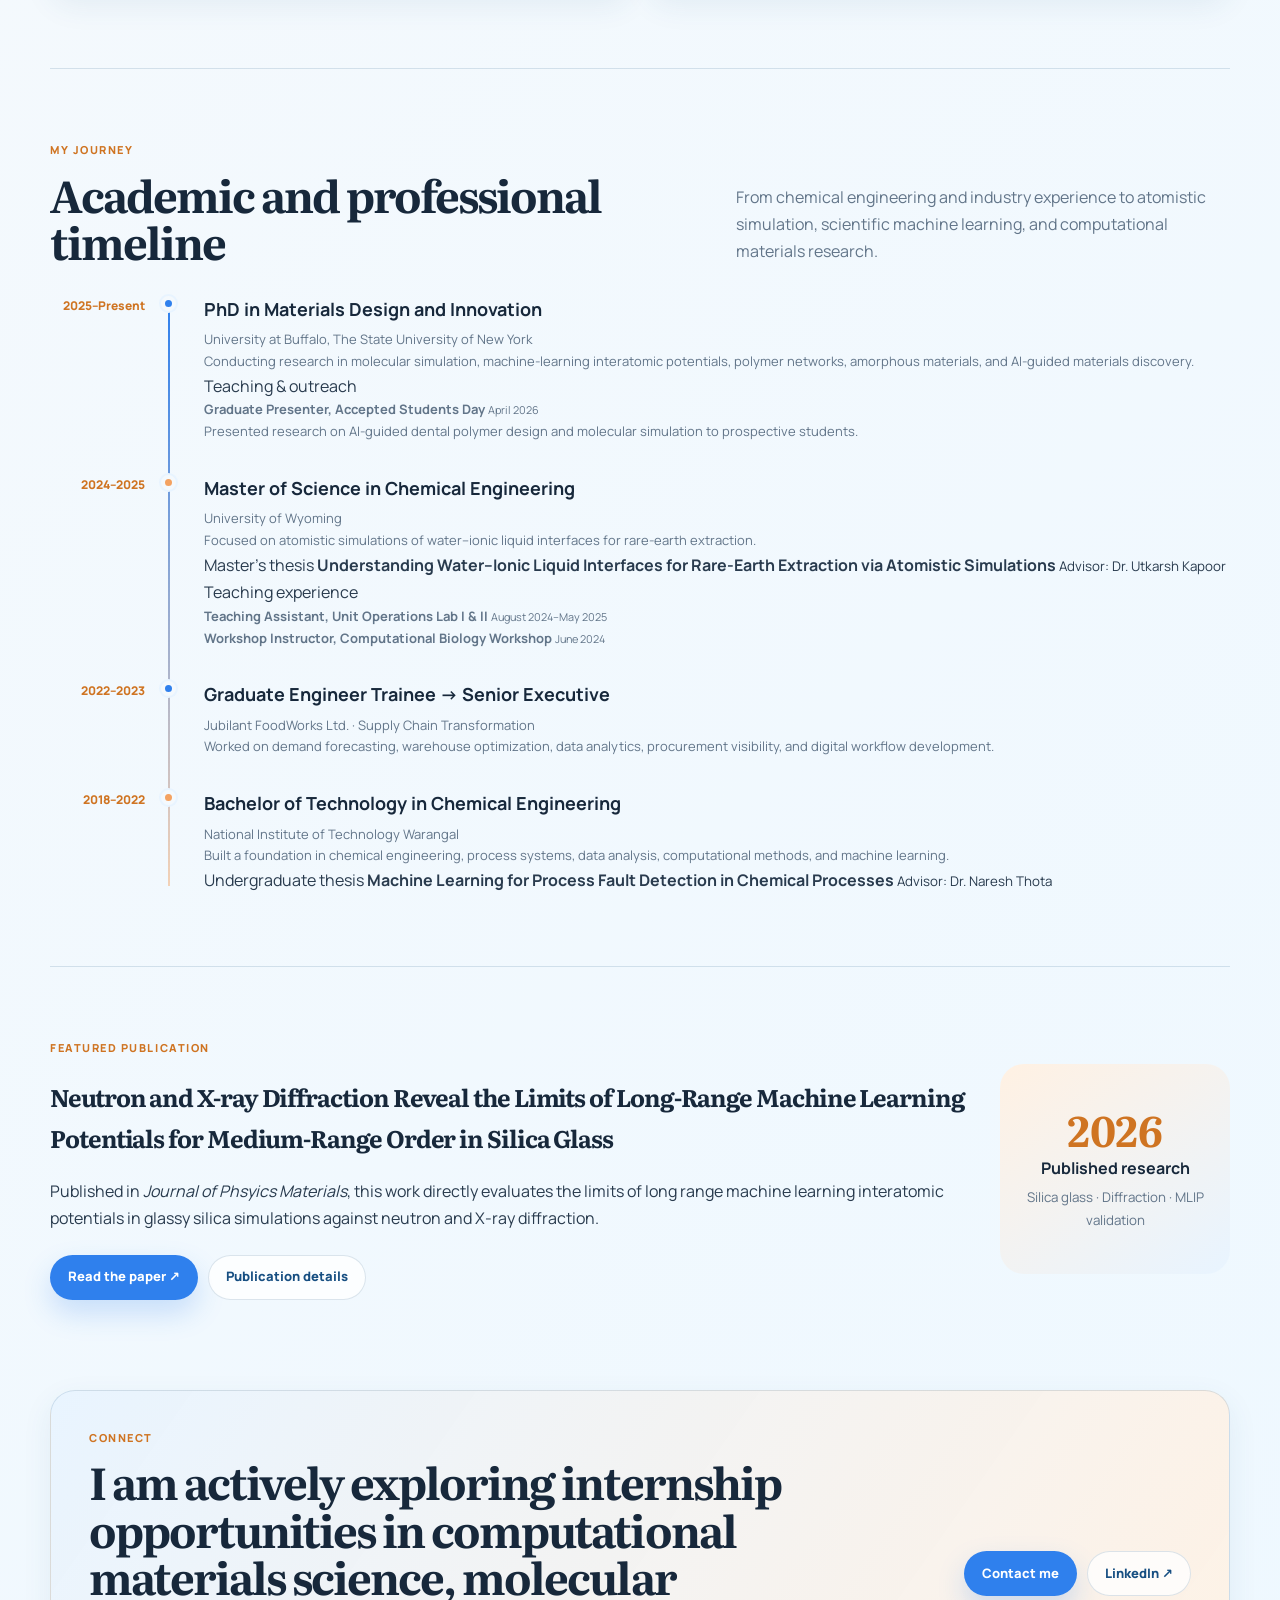
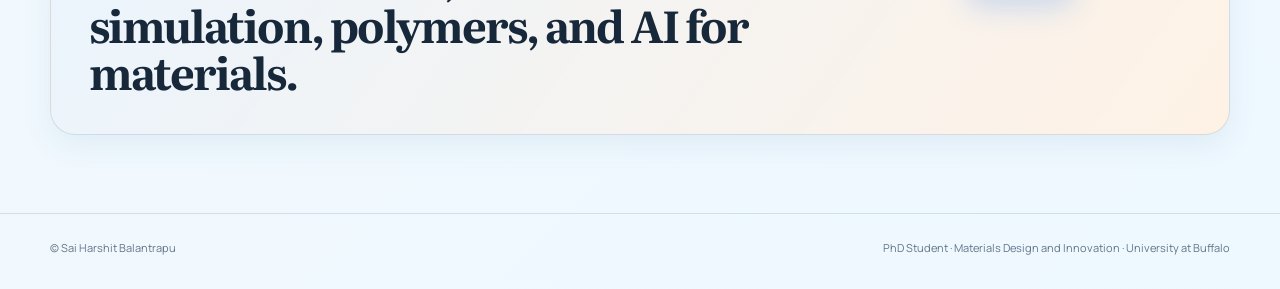
==== commit c1c25535: "Update index.html" ====
--- a/index.html
+++ b/index.html
@@ -236,8 +236,8 @@
 </div>
 </article>
 </div>
-</section>
-<section class="section-block timeline-section">
+</section> 
+        <section class="section-block timeline-section">
 
   <div class="section-heading">
     <div>
@@ -246,79 +246,148 @@
     </div>
 
     <p>
-      My academic and professional journey from chemical engineering and industry
-      experience to computational materials science and AI-driven materials research.
+      From chemical engineering and industry experience to atomistic simulation,
+      scientific machine learning, and computational materials research.
     </p>
   </div>
 
+
   <div class="timeline">
 
+    <!-- University at Buffalo -->
     <article class="timeline-item">
       <div class="timeline-year">2025–Present</div>
       <div class="timeline-marker"></div>
 
       <div class="timeline-content">
         <h3>PhD in Materials Design and Innovation</h3>
+
+        <p class="timeline-institution">
+          University at Buffalo, The State University of New York
+        </p>
+
         <p>
-          University at Buffalo, The State University of New York.
-          Conducting research in computational materials science with
-          Dr. Ganesh Sivaraman, focusing on molecular simulation,
-          machine-learning interatomic potentials, polymer networks,
-          amorphous materials, and AI-guided materials discovery.
-        </p>
+          Conducting research in molecular simulation, machine-learning
+          interatomic potentials, polymer networks, amorphous materials,
+          and AI-guided materials discovery.
+        </p>
+
+        <div class="timeline-extra teaching-extra">
+          <span class="timeline-extra-label">Teaching & outreach</span>
+
+          <p>
+            <strong>Graduate Presenter, Accepted Students Day</strong>
+            <small>April 2026</small>
+          </p>
+
+          <p class="timeline-extra-description">
+            Presented research on AI-guided dental polymer design and molecular
+            simulation to prospective students.
+          </p>
+        </div>
       </div>
     </article>
 
+
+    <!-- University of Wyoming -->
     <article class="timeline-item">
       <div class="timeline-year">2024–2025</div>
       <div class="timeline-marker"></div>
 
       <div class="timeline-content">
-        <h3>Master’s in Chemical Engineering</h3>
+        <h3>Master of Science in Chemical Engineering</h3>
+
+        <p class="timeline-institution">
+          University of Wyoming
+        </p>
+
         <p>
-          University of Wyoming. Developed experience in chemical engineering,
-          computational research, molecular modeling, scientific programming,
-          and data-driven materials analysis. 
-          Thesis: Understanding Water–Ionic Liquid Interfaces for Rare Earth Extraction via Atomistic Simulations
-          Advisor: Dr. Utkarsh Kapoor
-        </p>
+          Focused on atomistic simulations of water–ionic liquid interfaces
+          for rare-earth extraction.
+        </p>
+
+        <div class="timeline-extra thesis-extra">
+          <span class="timeline-extra-label">Master’s thesis</span>
+
+          <strong class="timeline-extra-title">
+            Understanding Water–Ionic Liquid Interfaces for Rare-Earth
+            Extraction via Atomistic Simulations
+          </strong>
+
+          <small>Advisor: Dr. Utkarsh Kapoor</small>
+        </div>
+
+        <div class="timeline-extra teaching-extra">
+          <span class="timeline-extra-label">Teaching experience</span>
+
+          <p>
+            <strong>Teaching Assistant, Unit Operations Lab I & II</strong>
+            <small>August 2024–May 2025</small>
+          </p>
+
+          <p>
+            <strong>Workshop Instructor, Computational Biology Workshop</strong>
+            <small>June 2024</small>
+          </p>
+        </div>
       </div>
     </article>
 
+
+    <!-- Jubilant FoodWorks -->
     <article class="timeline-item">
       <div class="timeline-year">2022–2023</div>
       <div class="timeline-marker"></div>
 
       <div class="timeline-content">
-        <h3>Industry Experience at Jubilant FoodWorks</h3>
+        <h3>Graduate Engineer Trainee → Senior Executive</h3>
+
+        <p class="timeline-institution">
+          Jubilant FoodWorks Ltd. · Supply Chain Transformation
+        </p>
+
         <p>
-          Gained one year of professional experience working in an industrial
-          environment, strengthening my understanding of process operations,
-          problem-solving, teamwork, and real-world engineering practice.
+          Worked on demand forecasting, warehouse optimization, data analytics,
+          procurement visibility, and digital workflow development.
         </p>
       </div>
     </article>
 
+
+    <!-- NIT Warangal -->
     <article class="timeline-item">
       <div class="timeline-year">2018–2022</div>
       <div class="timeline-marker"></div>
 
       <div class="timeline-content">
-        <h3>Bachelor’s in Chemical Engineering</h3>
+        <h3>Bachelor of Technology in Chemical Engineering</h3>
+
+        <p class="timeline-institution">
+          National Institute of Technology Warangal
+        </p>
+
         <p>
-          National Institute of Technology Warangal. Built a strong foundation
-          in chemical engineering, transport phenomena, thermodynamics,
-          reaction engineering, process design, and computational problem-solving.  
-          Thesis: Machine Learning for Process Fault Detection in Chemical Processes
-          Advisor: Dr. Naresh Thota
-
-        </p>
+          Built a foundation in chemical engineering, process systems,
+          data analysis, computational methods, and machine learning.
+        </p>
+
+        <div class="timeline-extra thesis-extra">
+          <span class="timeline-extra-label">Undergraduate thesis</span>
+
+          <strong class="timeline-extra-title">
+            Machine Learning for Process Fault Detection in Chemical Processes
+          </strong>
+
+          <small>Advisor: Dr. Naresh Thota</small>
+        </div>
       </div>
     </article>
 
   </div>
 
 </section>
+
+        
 <section class="section-block publication-spotlight">
 <div>
 <p class="eyebrow">Featured publication</p>
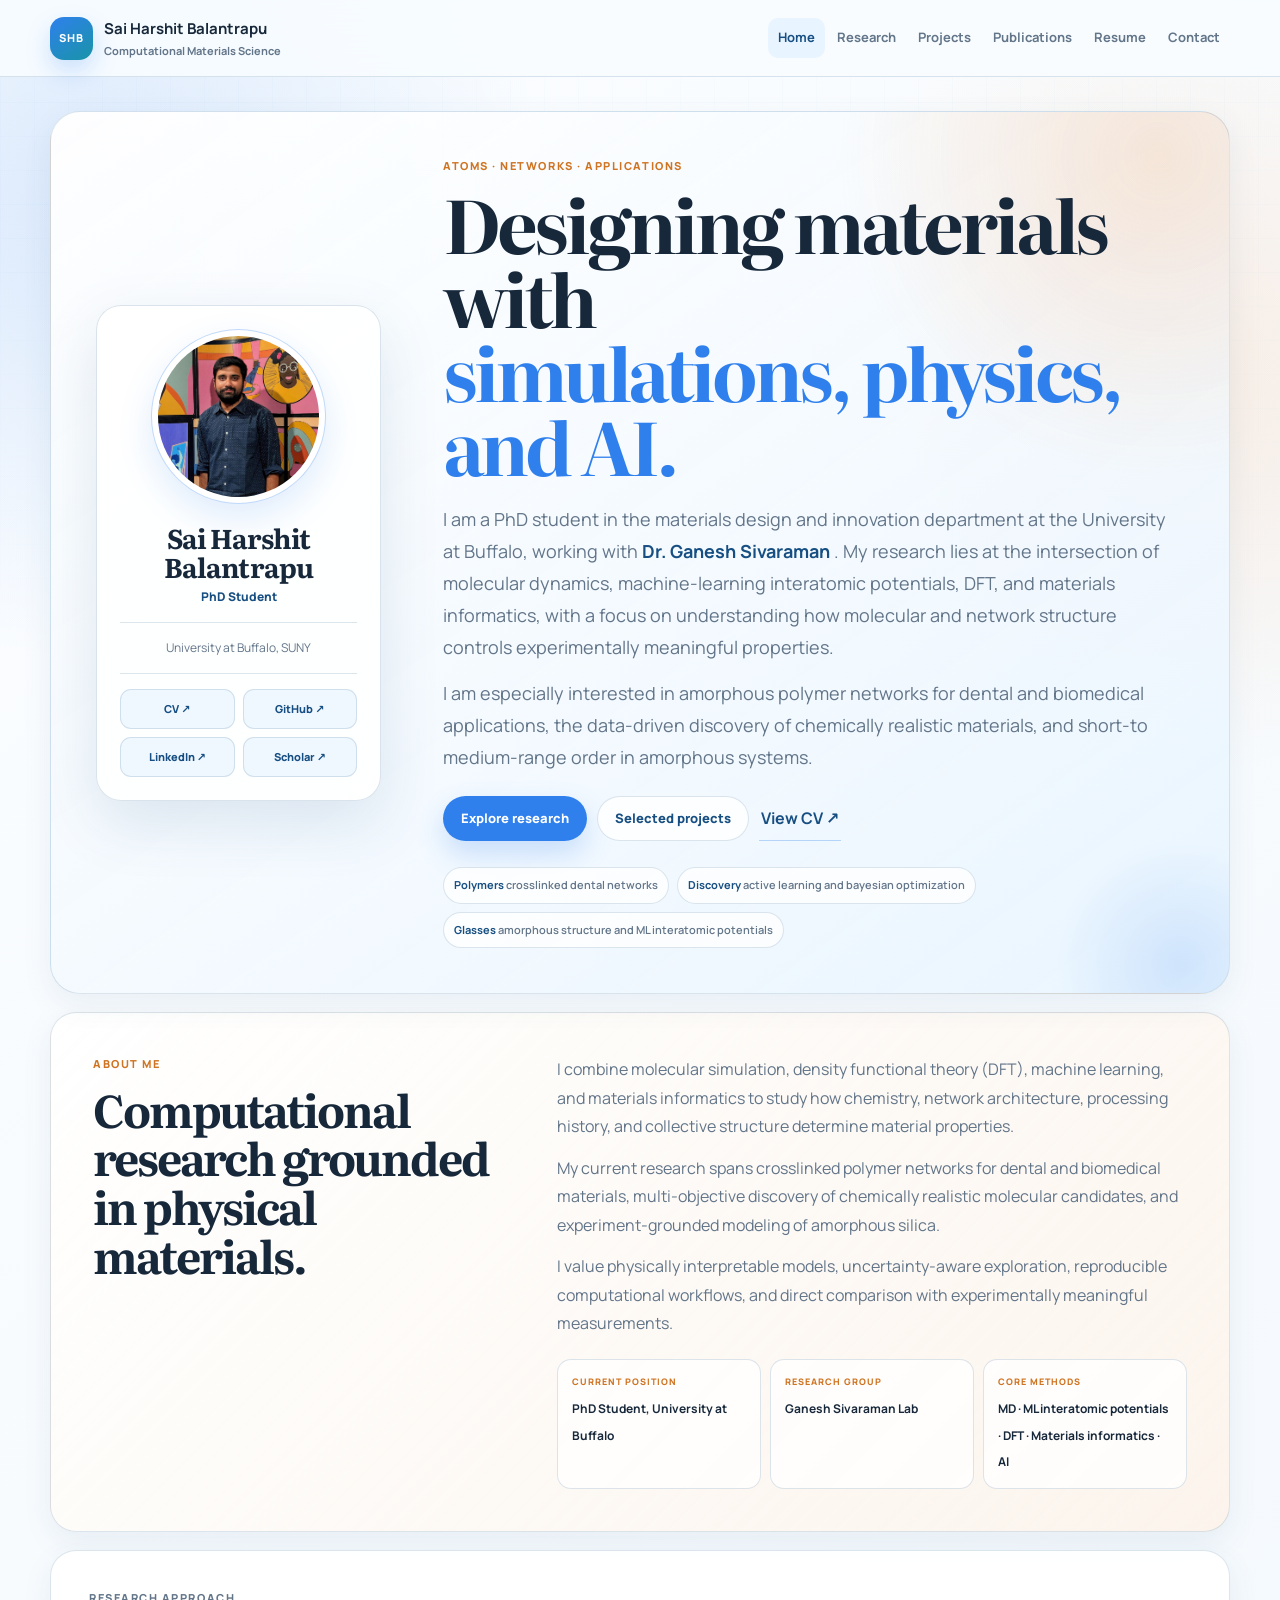
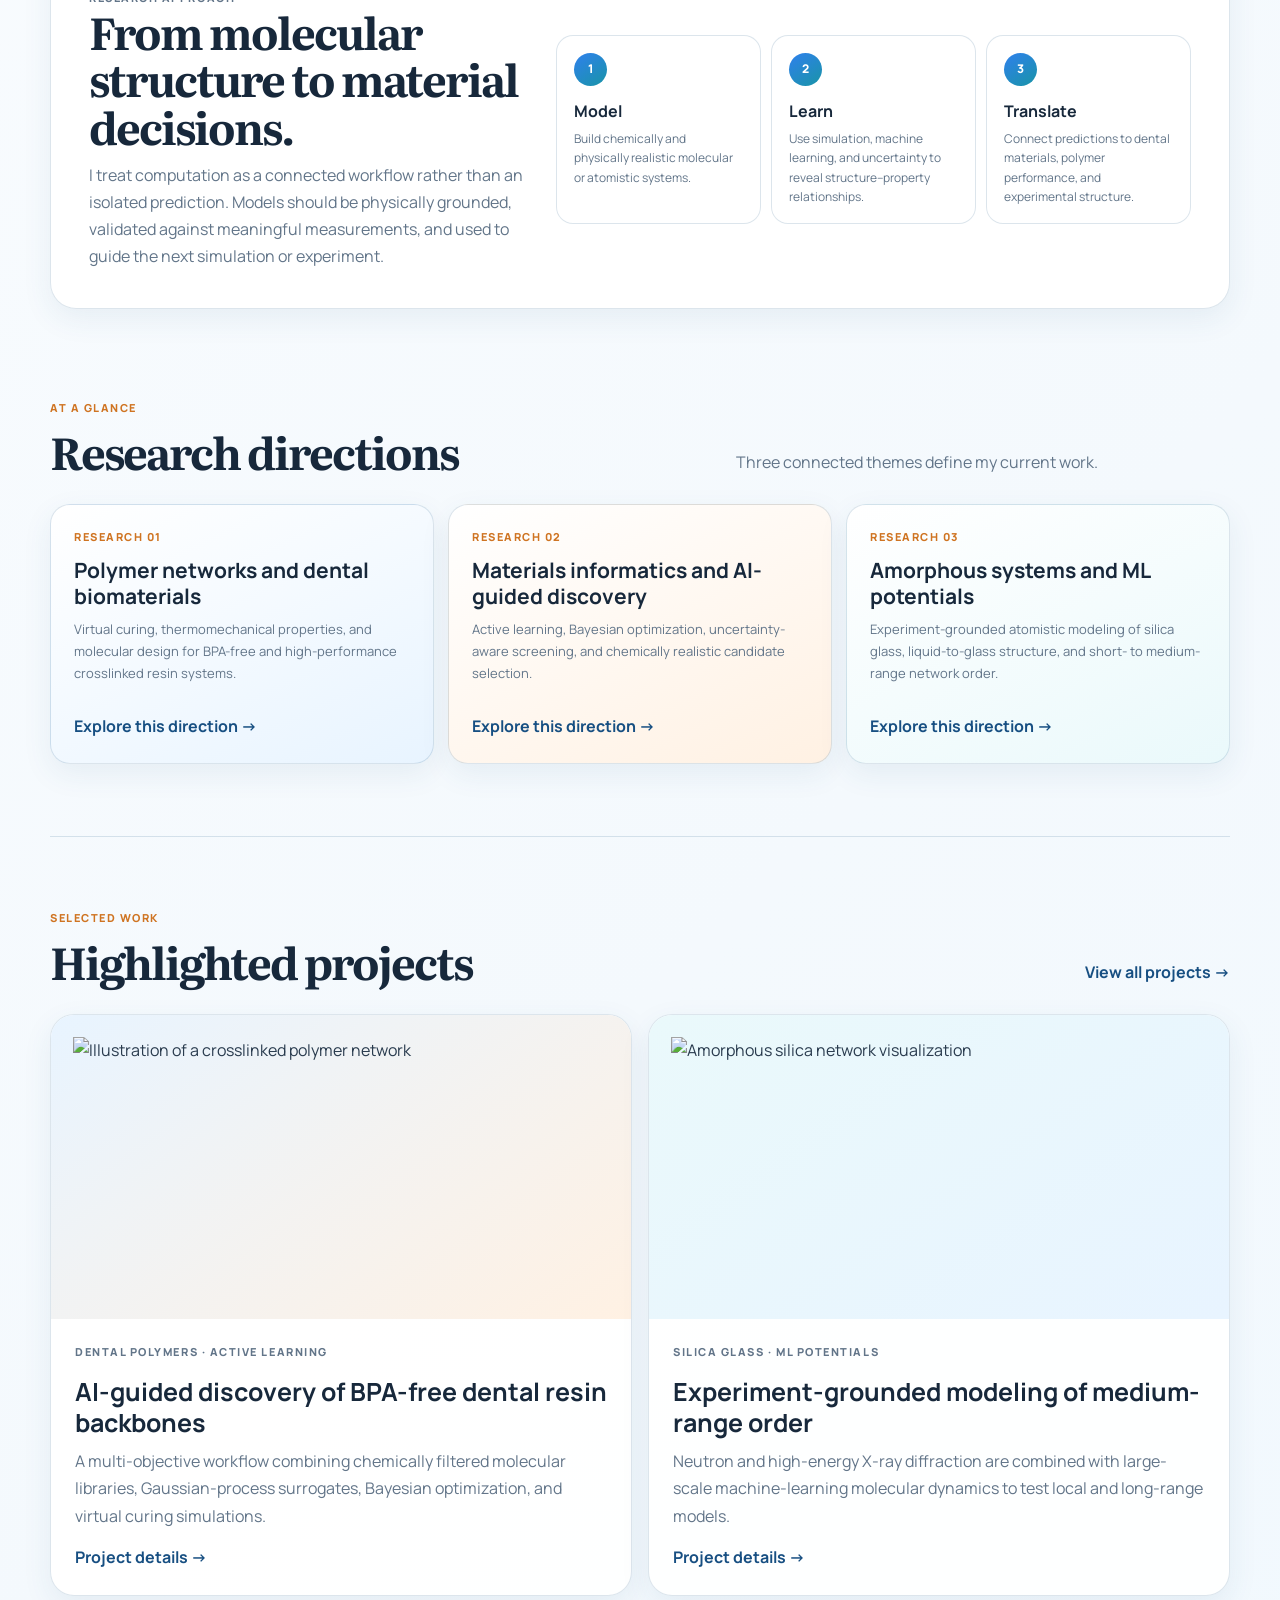
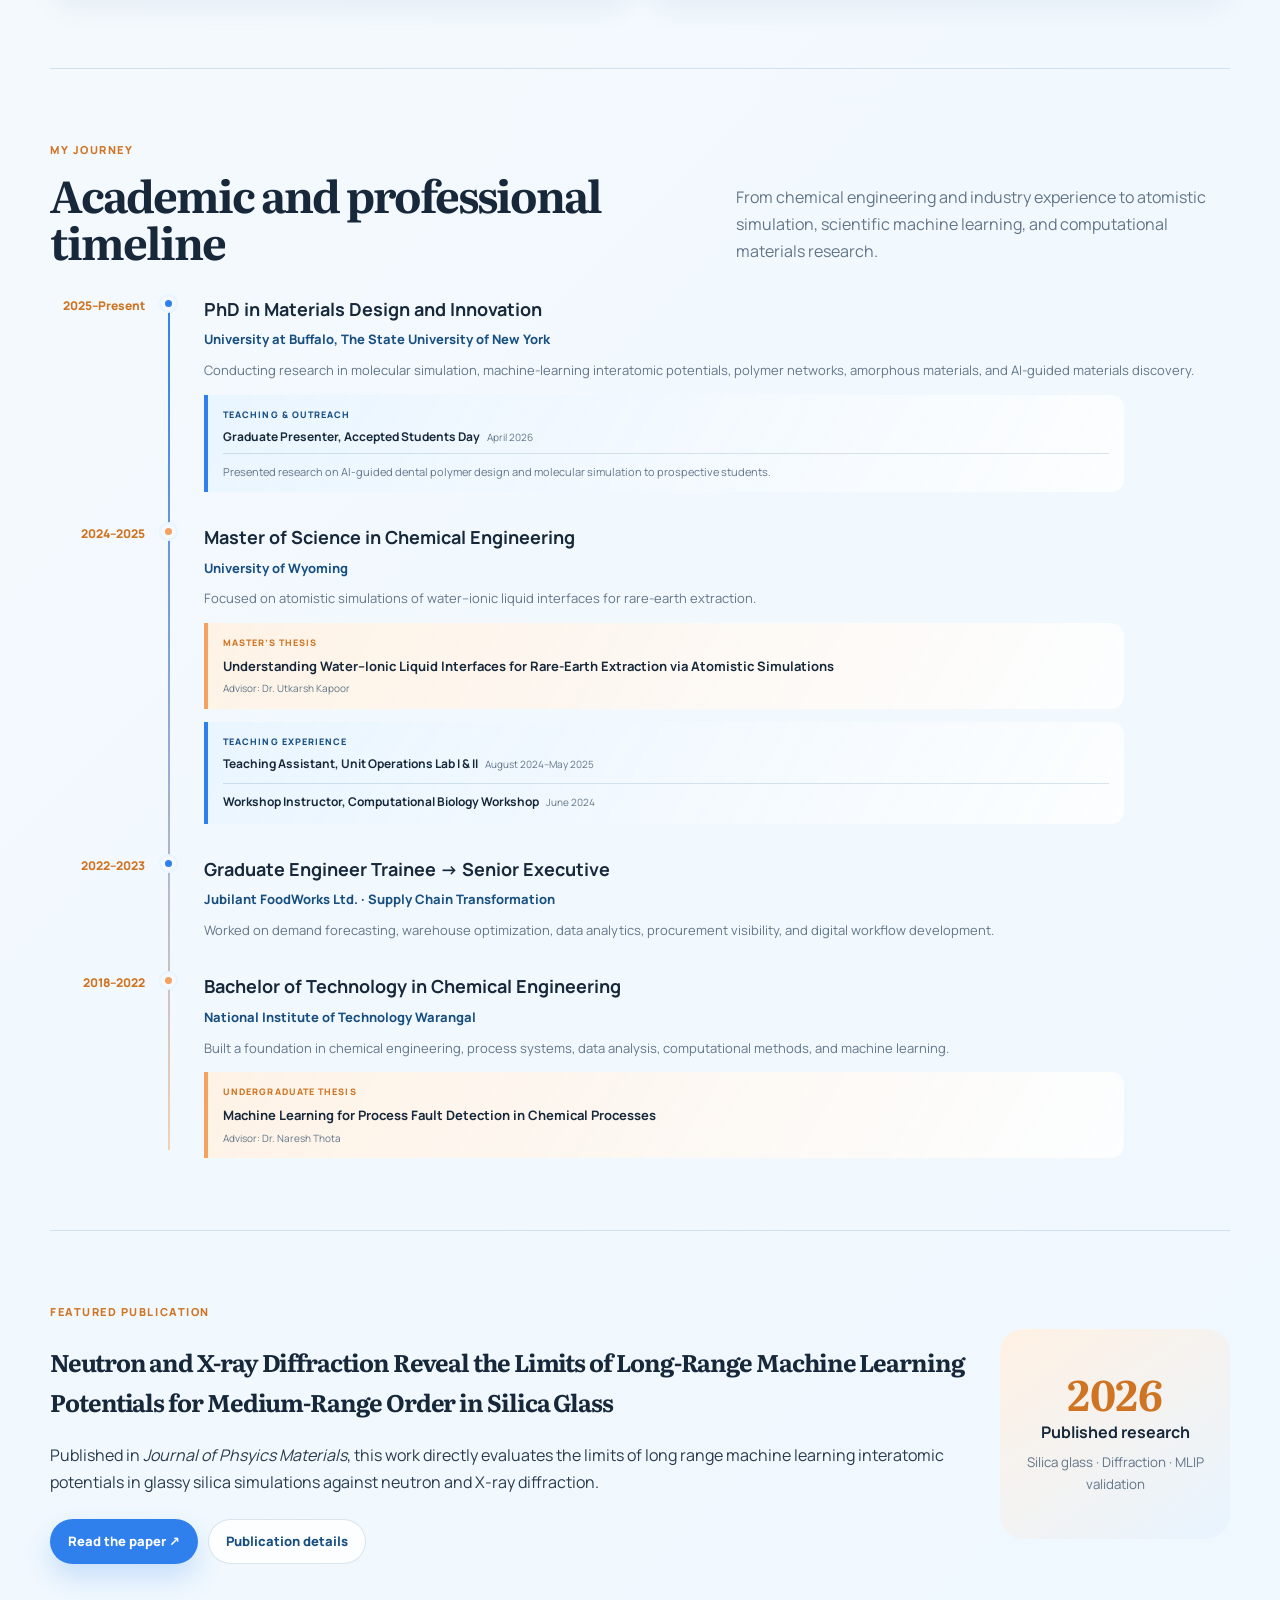
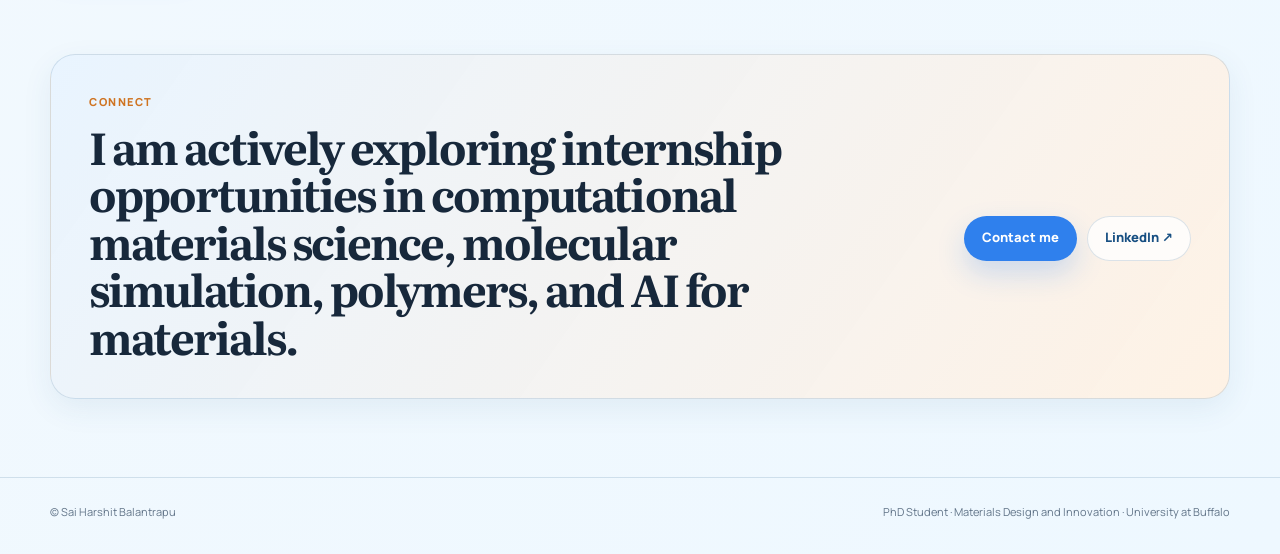
==== commit ce3600f9: "Replace polymer network image with cured network image" ====
--- a/index.html
+++ b/index.html
@@ -209,7 +209,7 @@
 <div class="feature-grid">
 <article class="feature-card">
 <div class="feature-image polymer-image">
-<img alt="Illustration of a crosslinked polymer network" src="assets/polymer-network.svg">
+<img alt="Illustration of a crosslinked polymer network" src="assets/cured_network.png">
 </img></div>
 <div class="feature-copy">
 <p class="card-kicker">Dental polymers · Active learning</p>
--- a/assets/styles.css
+++ b/assets/styles.css
@@ -1428,4 +1428,121 @@
   .entry-copy h1 {
     font-size: clamp(40px, 13vw, 59px);
   }
-}
+} 
+
+/* Timeline institution */
+
+.timeline-institution {
+  margin: 3px 0 9px !important;
+  color: var(--primary-dark) !important;
+  font-size: 13px !important;
+  font-weight: 750;
+}
+
+
+/* Thesis and teaching blocks */
+
+.timeline-extra {
+  max-width: 920px;
+  margin-top: 13px;
+  padding: 12px 15px;
+  border-radius: 0 13px 13px 0;
+}
+
+.timeline-extra-label {
+  display: block;
+  margin-bottom: 6px;
+  font-size: 9px;
+  font-weight: 800;
+  letter-spacing: 0.12em;
+  text-transform: uppercase;
+}
+
+
+/* Orange thesis block */
+
+.thesis-extra {
+  border-left: 4px solid var(--accent);
+  background:
+    linear-gradient(
+      120deg,
+      rgba(255, 241, 227, 0.9),
+      rgba(255, 255, 255, 0.78)
+    );
+}
+
+.thesis-extra .timeline-extra-label {
+  color: var(--accent-dark);
+}
+
+
+/* Blue teaching block */
+
+.teaching-extra {
+  border-left: 4px solid var(--primary);
+  background:
+    linear-gradient(
+      120deg,
+      rgba(232, 244, 255, 0.9),
+      rgba(255, 255, 255, 0.78)
+    );
+}
+
+.teaching-extra .timeline-extra-label {
+  color: var(--primary-dark);
+}
+
+
+/* Text inside the blocks */
+
+.timeline-extra-title {
+  display: block;
+  color: var(--ink);
+  font-size: 13px;
+  line-height: 1.55;
+}
+
+.timeline-extra small {
+  display: block;
+  margin-top: 4px;
+  color: var(--muted);
+  font-size: 10px;
+}
+
+.teaching-extra p {
+  margin: 0;
+  color: var(--ink);
+  font-size: 12px;
+  line-height: 1.55;
+}
+
+.teaching-extra p + p {
+  margin-top: 9px;
+  padding-top: 9px;
+  border-top: 1px solid var(--border);
+}
+
+.teaching-extra p small {
+  display: inline;
+  margin-left: 5px;
+}
+
+.timeline-extra-description {
+  margin-top: 7px !important;
+  color: var(--muted) !important;
+  font-size: 11px !important;
+}
+
+
+/* Mobile */
+
+@media (max-width: 700px) {
+  .timeline-extra {
+    padding: 11px 13px;
+  }
+
+  .teaching-extra p small {
+    display: block;
+    margin: 3px 0 0;
+  }
+}
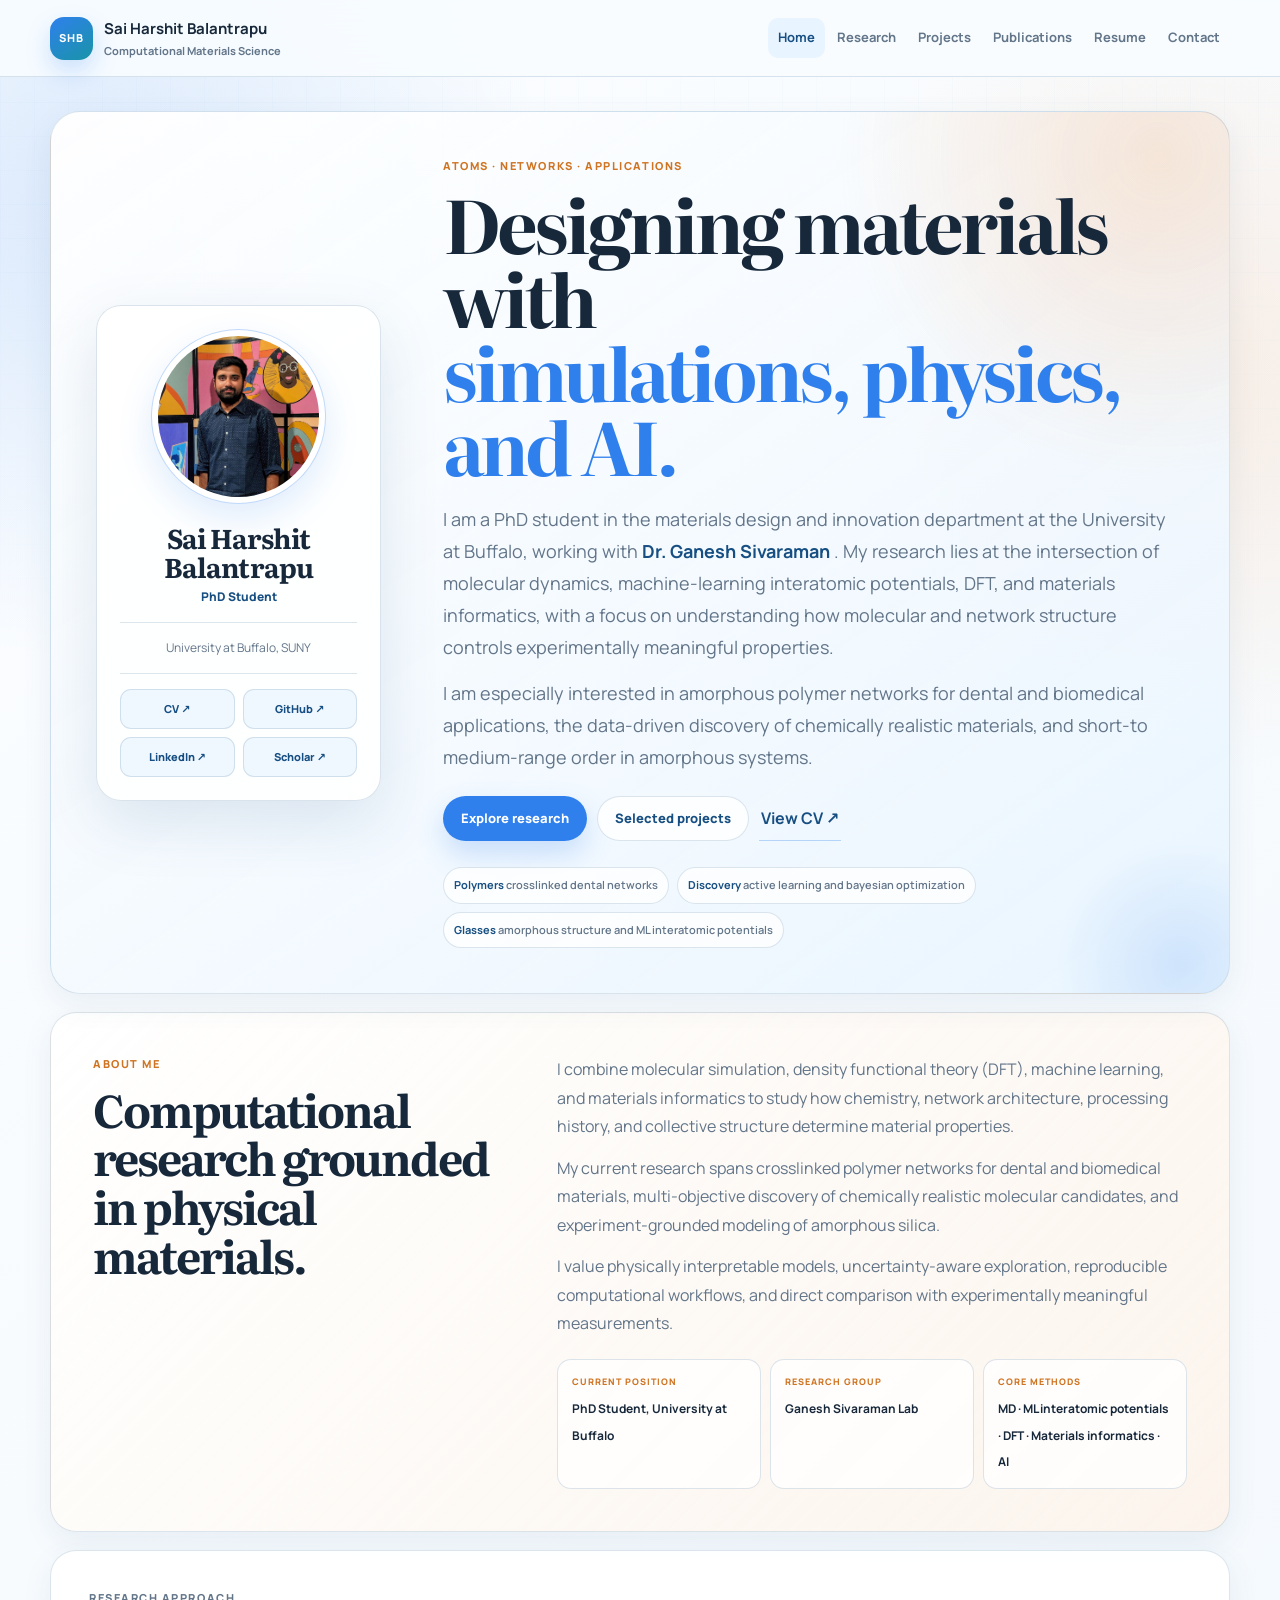
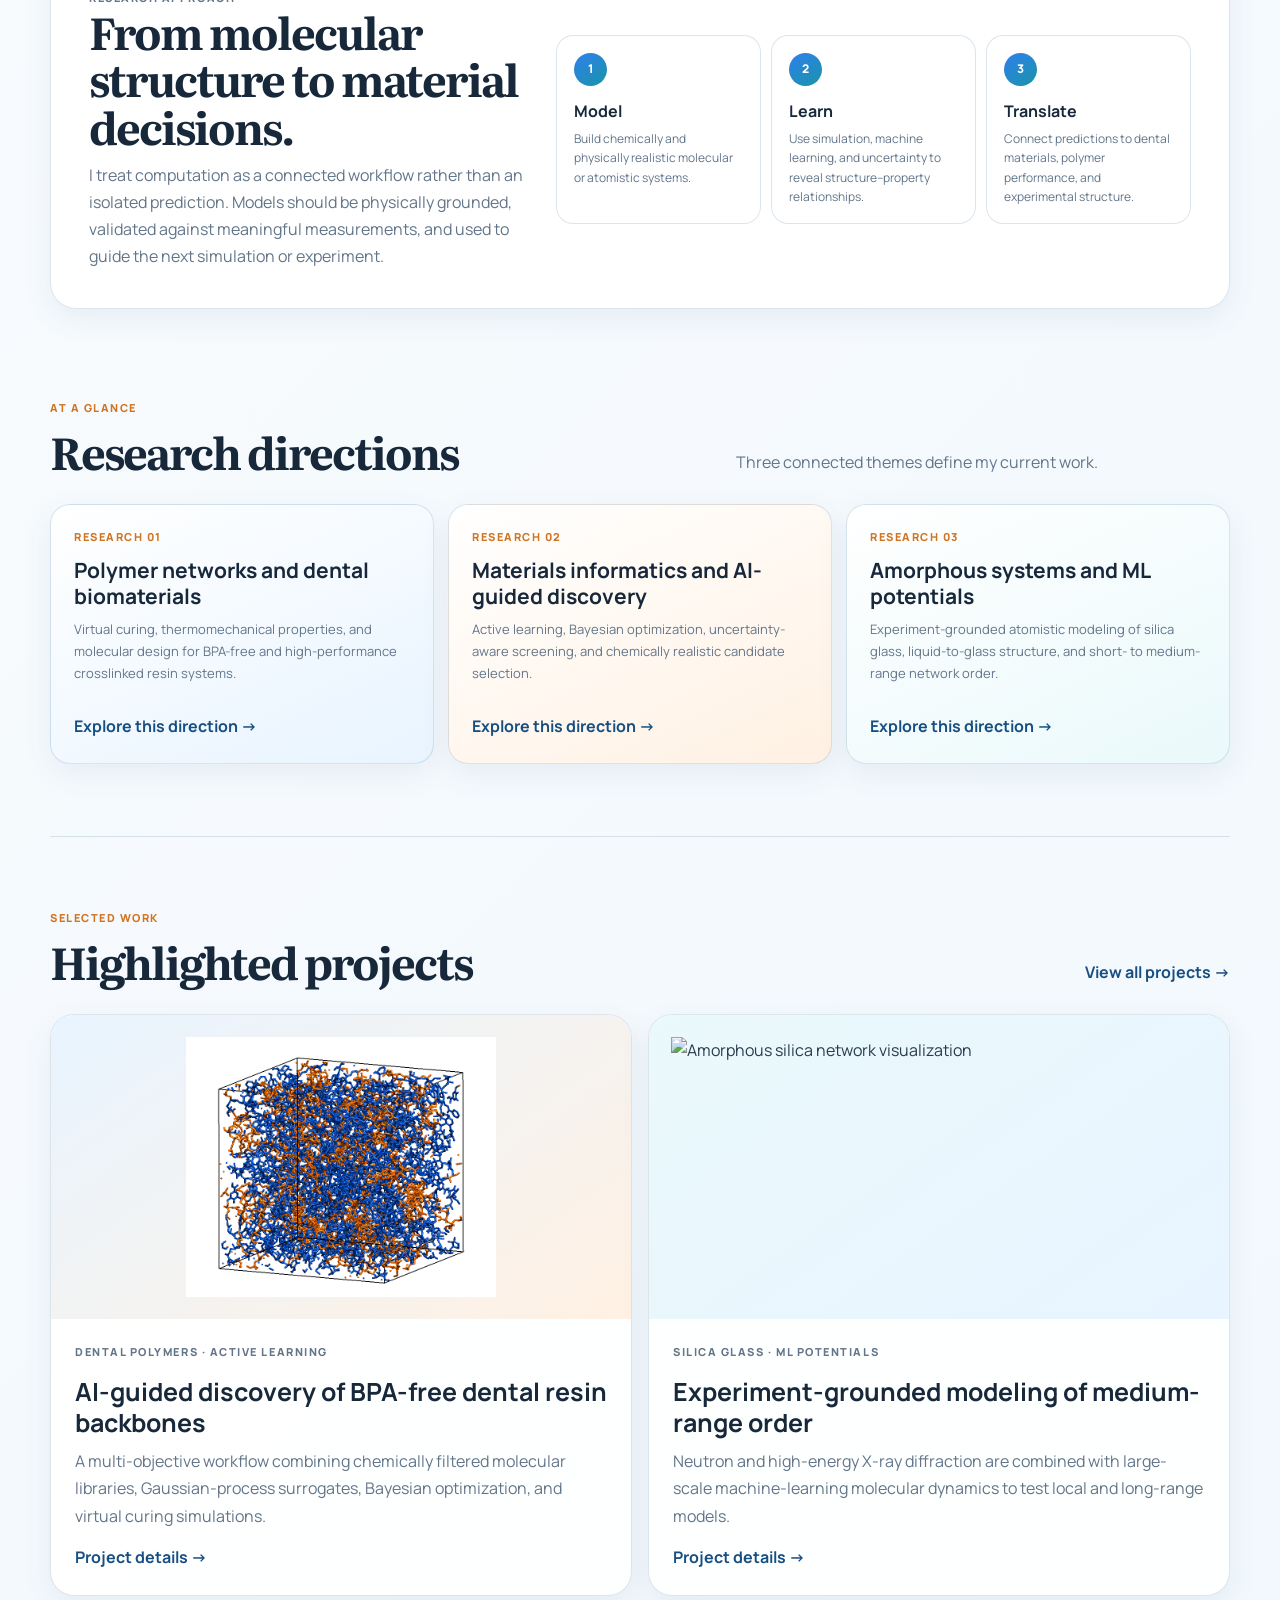
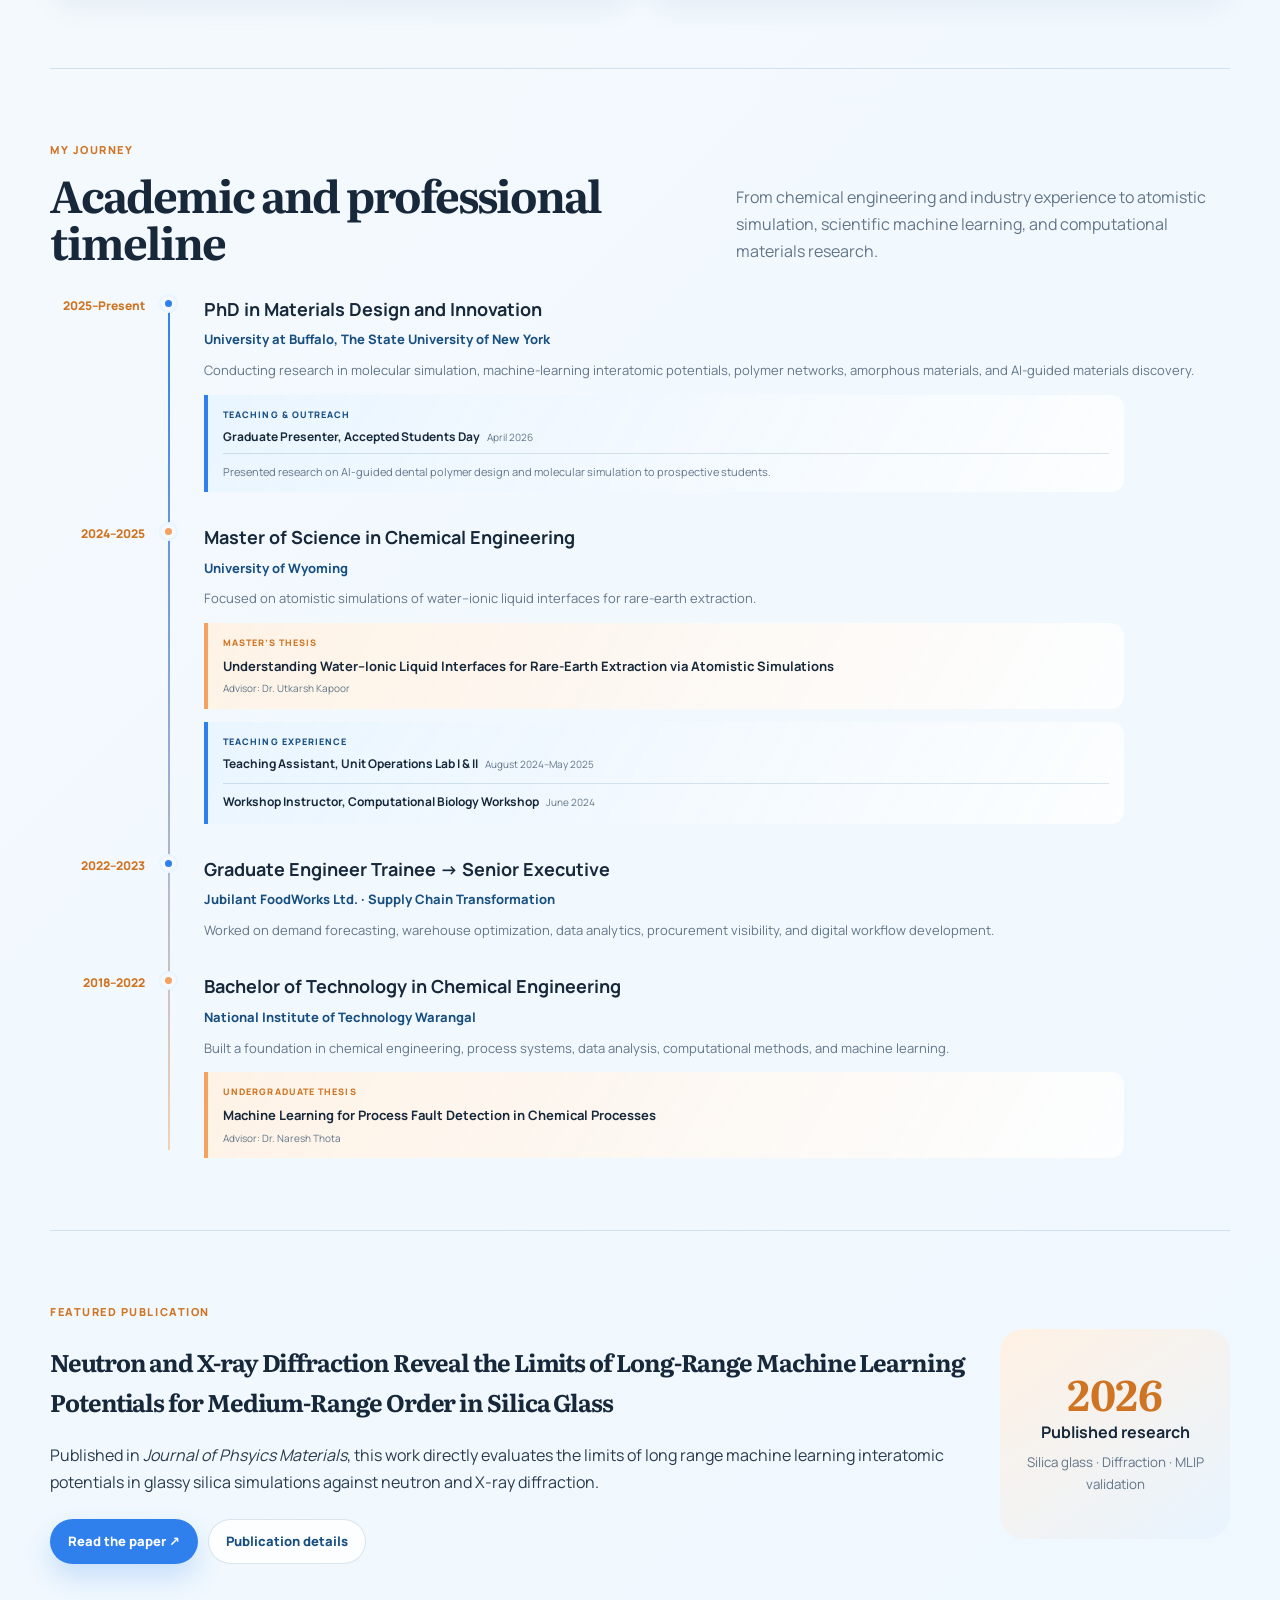
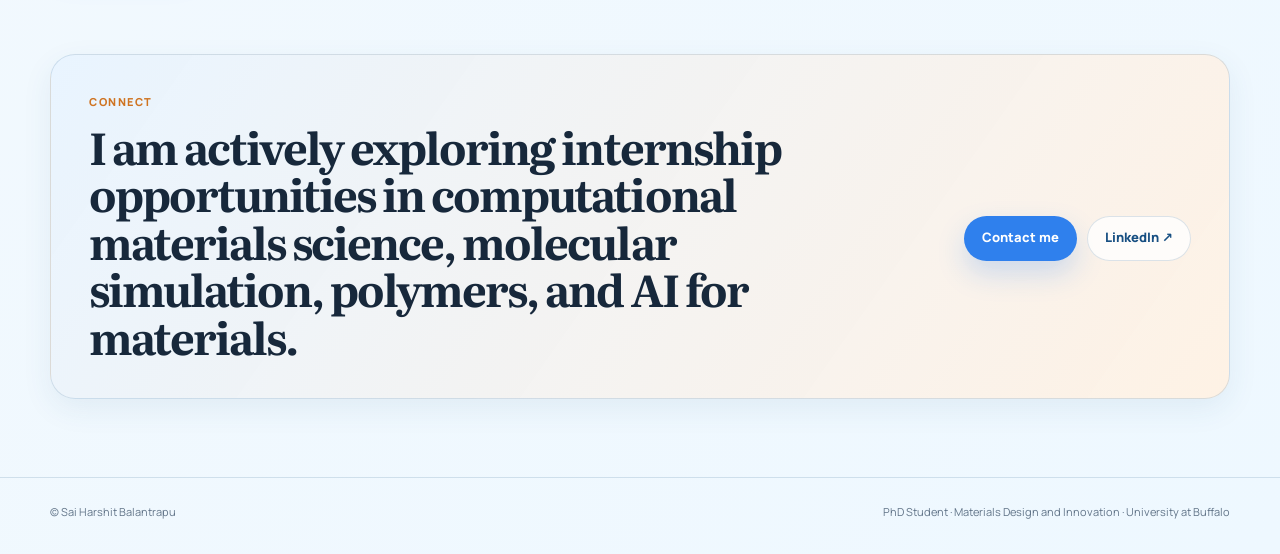
==== commit 578af584: "Update index.html" ====
--- a/index.html
+++ b/index.html
@@ -209,7 +209,7 @@
 <div class="feature-grid">
 <article class="feature-card">
 <div class="feature-image polymer-image">
-<img alt="Illustration of a crosslinked polymer network" src="assets/cured_network.png">
+<img alt="Illustration of a crosslinked polymer network" src="assets/network.png">
 </img></div>
 <div class="feature-copy">
 <p class="card-kicker">Dental polymers · Active learning</p>
